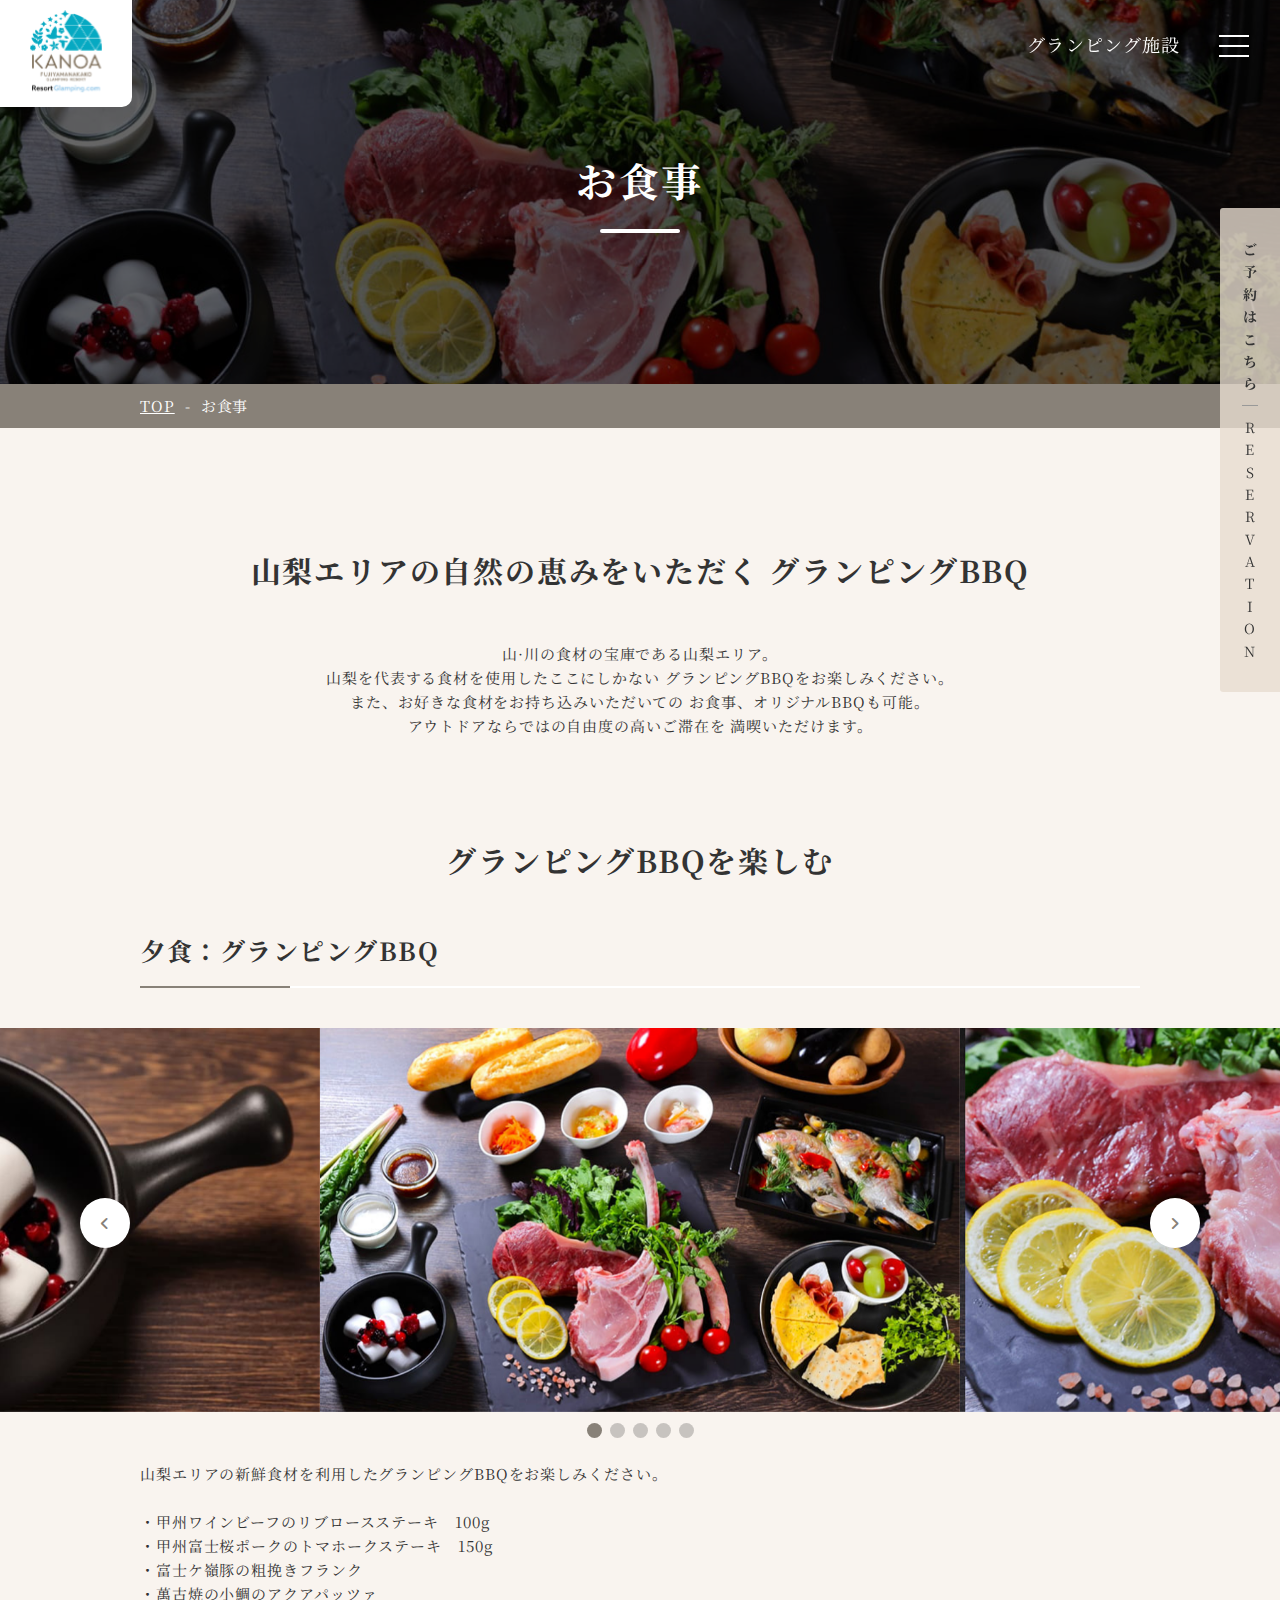
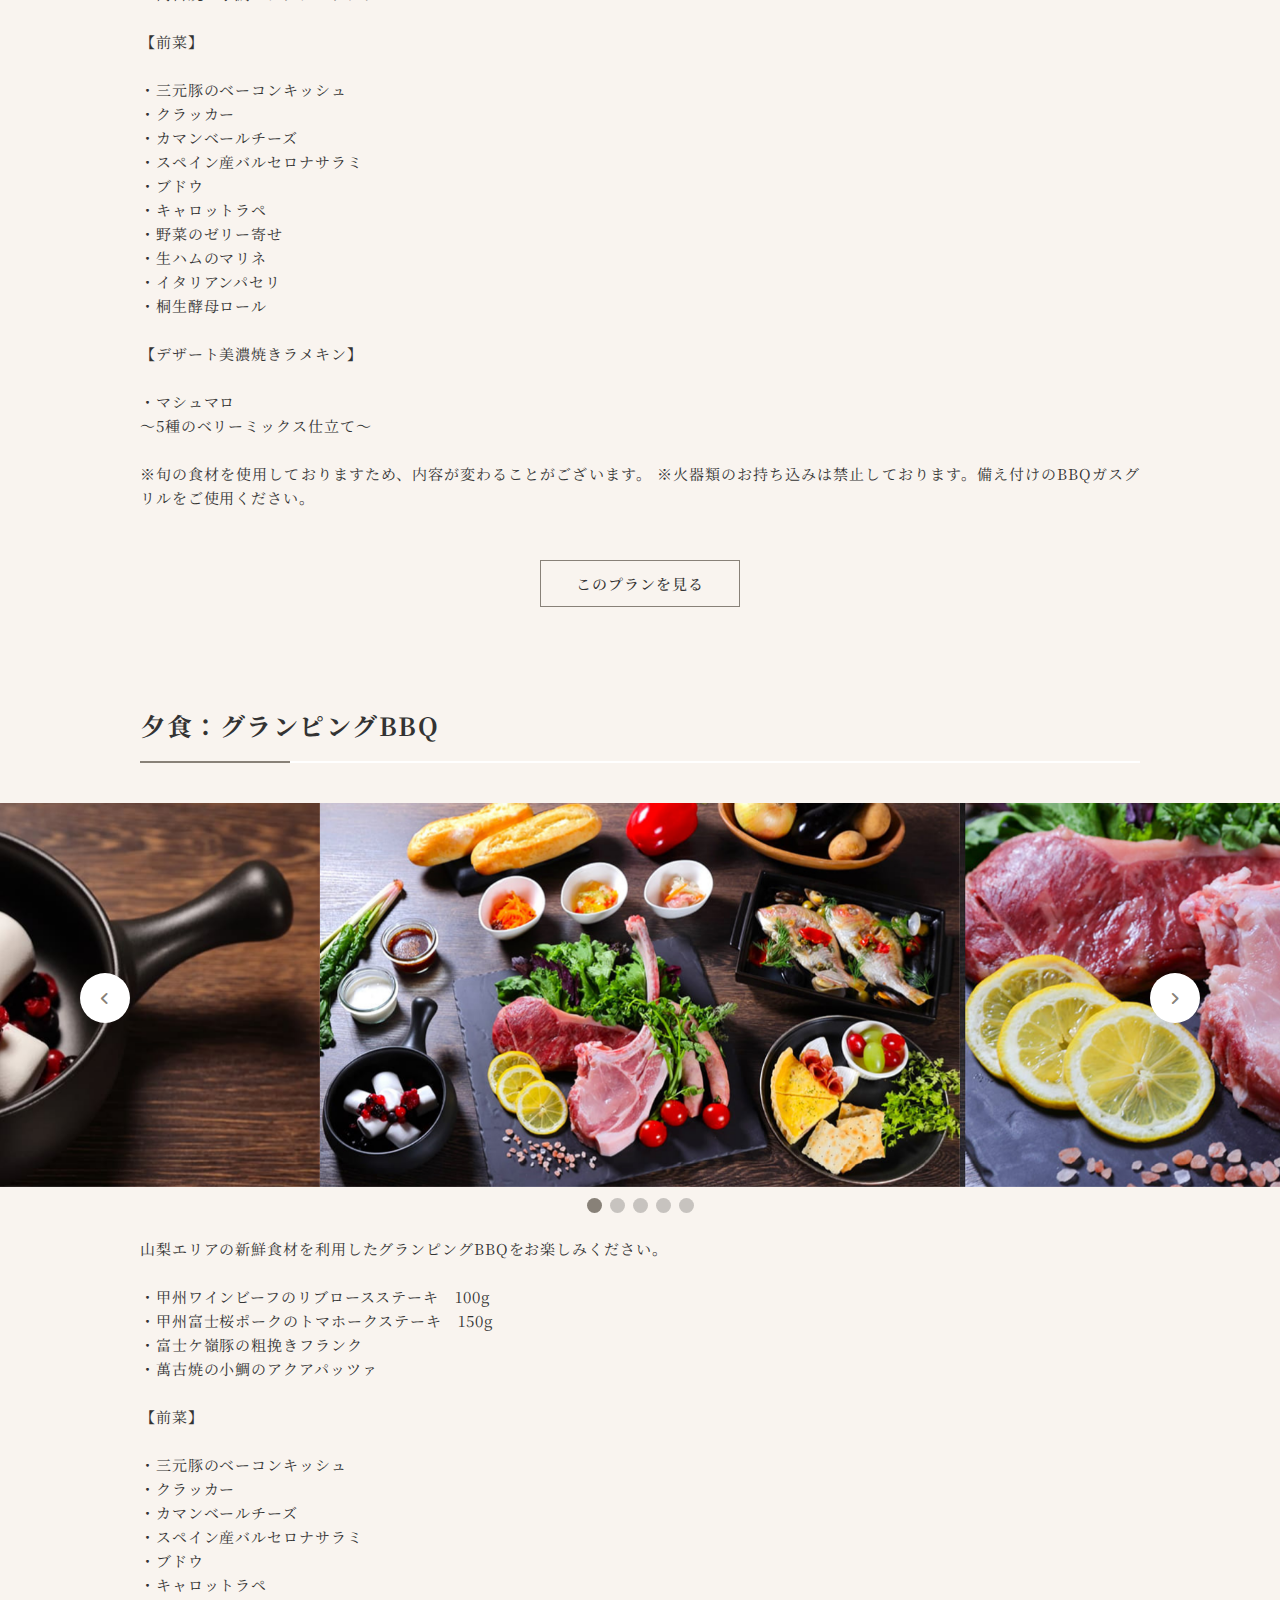
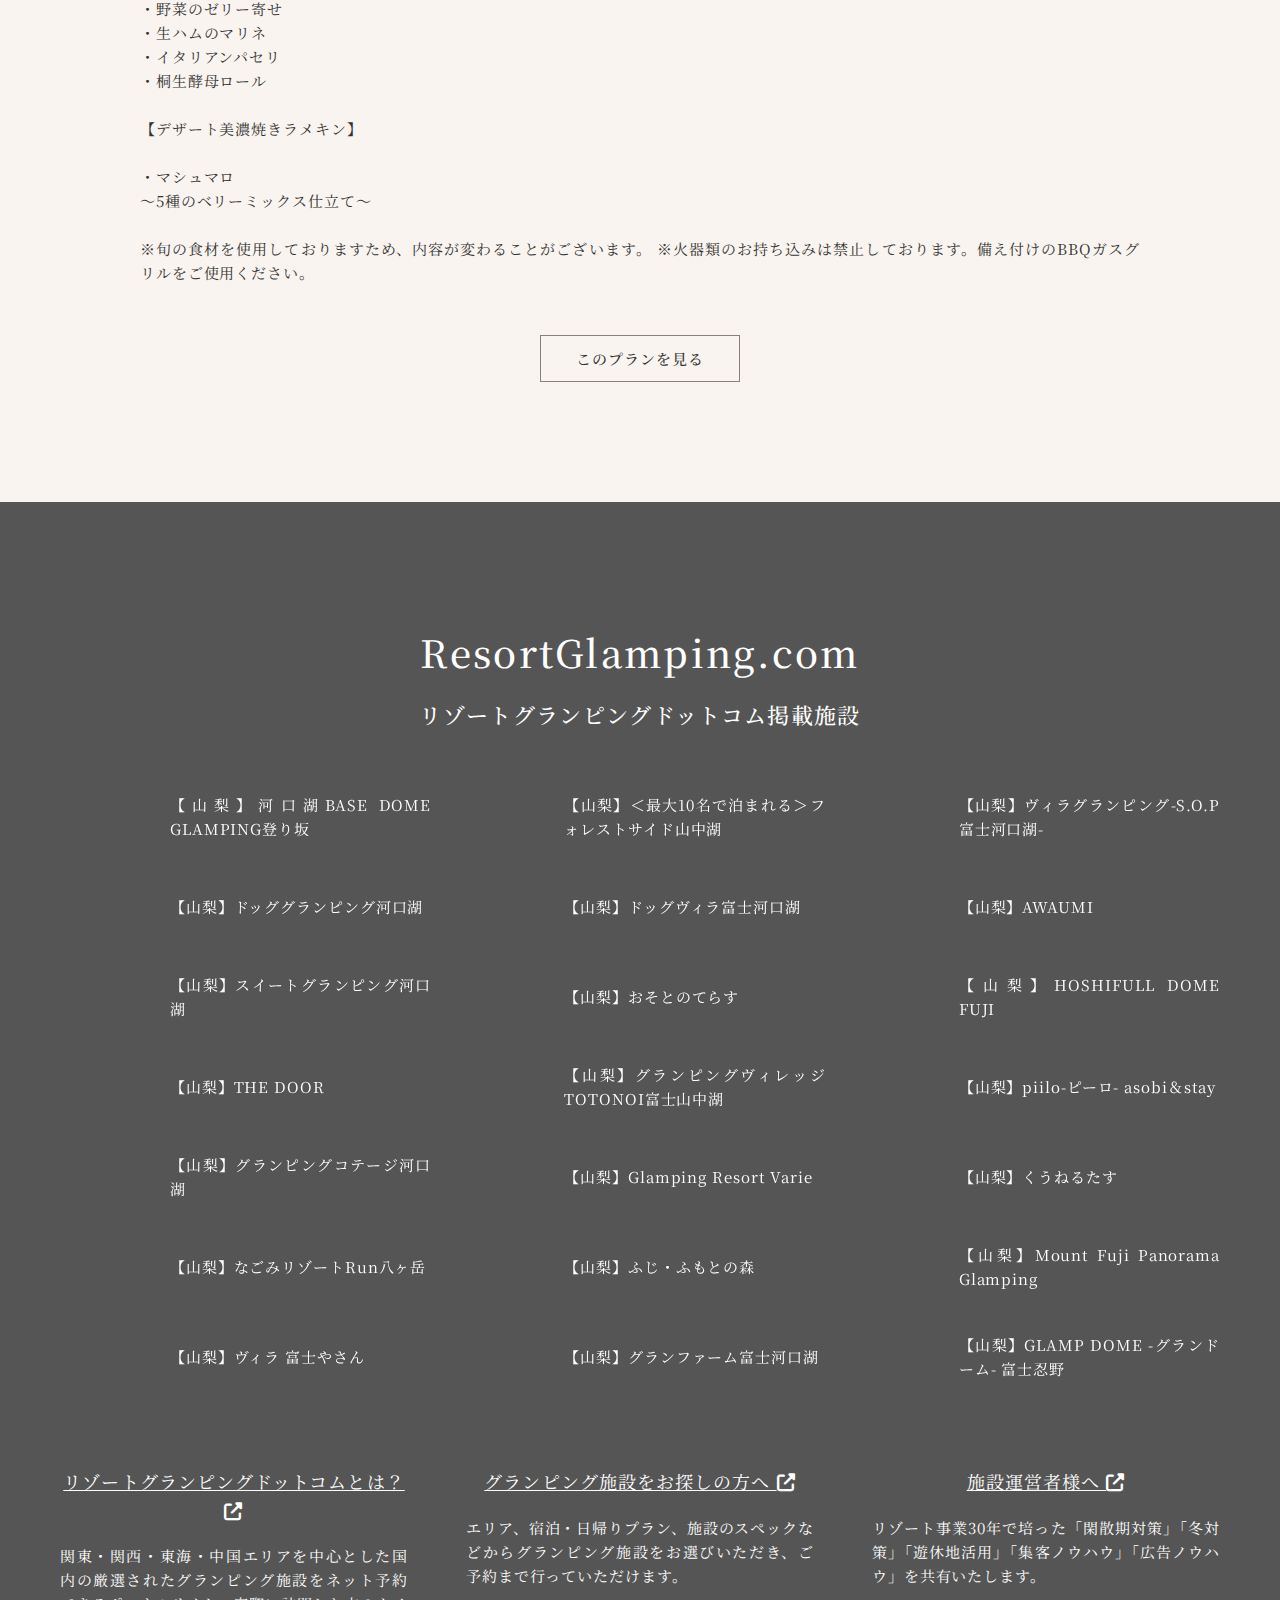
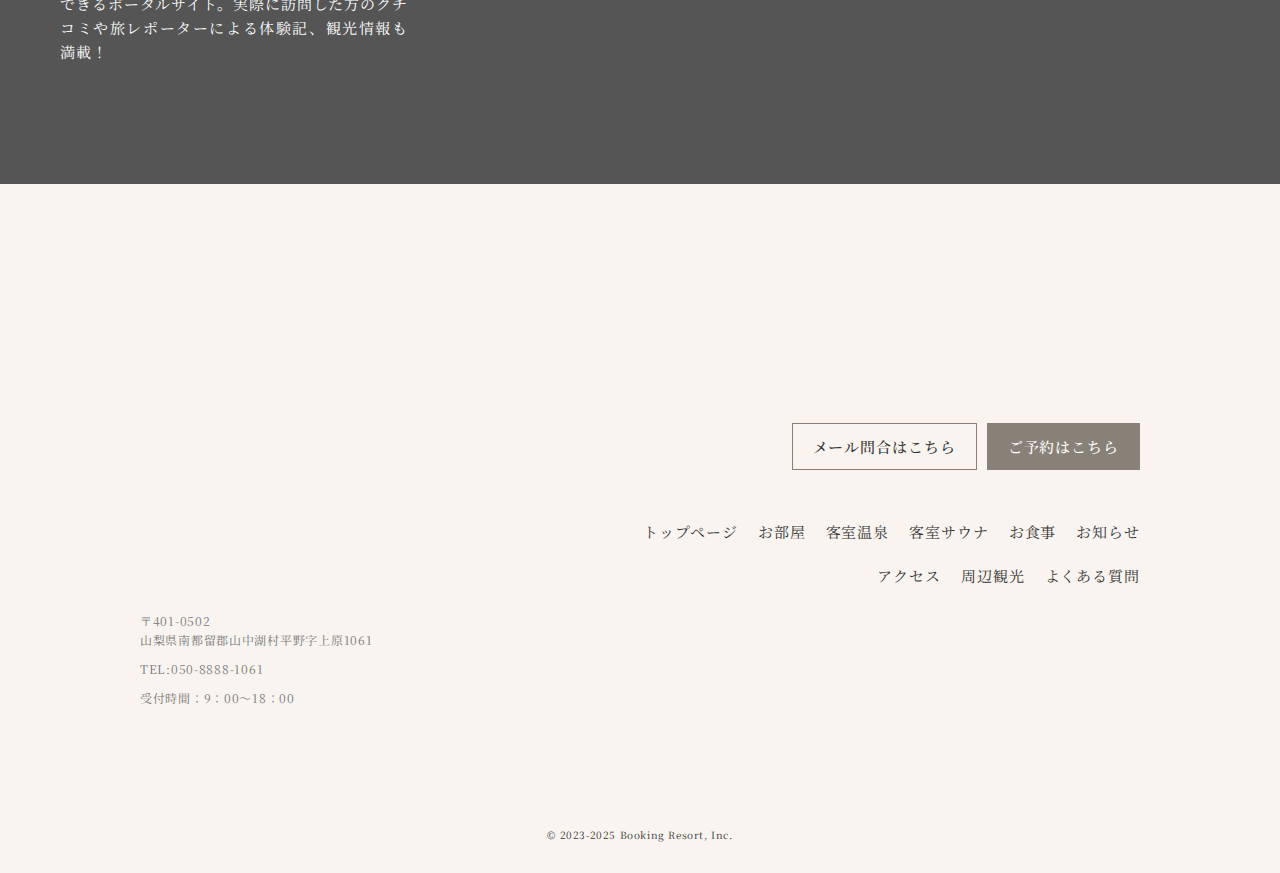
==== meal.html @ 6530b188 "カノアヴィラ" ====
<!DOCTYPE html>
<html lang="ja">
  <head prefix="og: https://ogp.me/ns# fb: https://ogp.me/ns/fb# website: https://ogp.me/ns/website#">
    <meta charset="UTF-8" />
    <title>カノアヴィラ</title>
    <!-- XSS保護 (現代のブラウザでは自動ですが念のため) -->
    <meta http-equiv="X-UA-Compatible" content="IE=edge" />
    <meta name="keywords" content="キーワード" />
    <meta name="viewport" content="width=device-width, initial-scale=1.0, minimum-scale=1.0" />
    <meta name="format-detection" content="email=no,telephone=no,address=no" />

    <link rel="preconnect" href="https://fonts.googleapis.com" />
    <link rel="preconnect" href="https://fonts.gstatic.com" crossorigin />
    <link href="https://fonts.googleapis.com/css2?family=Noto+Serif+JP:wght@200..900&display=swap" rel="stylesheet" />

    <link rel="stylesheet" href="css/aos.css" />
    <link rel="stylesheet" href="css/swiper-bundle.min.css" />
    <link rel="stylesheet" href="css/fontawesome-free/6.4.2/css/all.min.css" />
    <link rel="stylesheet" href="style.css" />
  </head>

  <body>
    <script src="js/jquery.min.js"></script>
    <script src="js/swiper-bundle.min.js"></script>
    <script src="js/aos.js"></script>
    <script src="js/common.js"></script>
    <script>
      AOS.init({
        offset: 200,
        duration: 1000,
        easing: "ease-in-sine",
        delay: 0,
        once: true,
      });
    </script>
    <header>
      <div class="h-wrap">
        <h1 class="logo-box">
          <a href="index.html" class="fade">
            <img src="img/common/logo01.png" alt="カノアヴィラ" />
          </a>
        </h1>
      </div>
      <div class="header-others-btn">
        <a href="https://www.yamanashi-spa-glamping.com/" target="_blank">グランピング施設</a>
      </div>
      <input type="checkbox" id="slide-menu-check" />
      <label for="slide-menu-check" class="slide-menu-btn">
        <div class="bdr-box">
          <span></span>
          <span></span>
          <span></span>
        </div>
      </label>
      <div class="slide-menu">
        <div class="logo-box">
          <div class="img-box">
            <a href="index.html" class="fade">
              <img src="img/common/logo02.png" alt="カノアヴィラ" />
            </a>
          </div>
        </div>
        <div class="lang-btn">
          <input type="checkbox" id="lang-btn" />
          <label for="lang-btn">
            <i class="fa-solid fa-globe"></i>
            <span>日本語</span>
          </label>
          <ul class="lang-list">
            <li><a href="https://en.chichibu-privatevilla-komura.com" lang="en" class="fade">English</a></li>
          </ul>
        </div>
        <div class="btn-box">
          <div class="item">
            <a href="mailto:kanoa.fujiyamanakako@gmail.com?subject=【カノア 富士山中湖 ヴィラ】お問い合わせ&amp;cc=k.tokunaga@kanoagp.com">メール問合はこちら</a>
          </div>
          <div class="item">
            <a href="https://reserve.489ban.net/client/gr-kanoa/0/plan/stay?planTags%5B21498%5D=1&amp;searchTagMode=0&amp;keepTags=2" class="reservation" target="_blank">ご予約はこちら</a>
          </div>
        </div>
        <nav class="nav-list">
          <div>
            <ul class="menu">
              <li>
                <a href="index.html">トップページ</a>
              </li>
              <li>
                <a href="room.html">お部屋</a>
              </li>
              <li>
                <a href="spa.html">客室温泉</a>
              </li>
              <li>
                <a href="sauna.html">客室サウナ</a>
              </li>
              <li>
                <a href="meal.html">お食事</a>
              </li>
              <li>
                <a href="news_index.html">お知らせ</a>
              </li>
              <li>
                <a href="index.html#access">アクセス</a>
              </li>
              <li>
                <a href="surrounding_index.html">周辺観光</a>
              </li>
              <li>
                <a href="qa.html">よくある質問</a>
              </li>
            </ul>
          </div>
        </nav>
      </div>
    </header>

    <div class="right-fixed-btn hover-all fade">
      <a href="https://reserve.489ban.net/client/gr-kanoa/0/plan/stay?planTags%5B21498%5D=1&amp;searchTagMode=0&amp;keepTags=2" target="_blank">ご予約はこちら</a>
      <p class="jp-txt">ご予約はこちら</p>
      <p class="en-txt">RESERVATION</p>
    </div>

    <div class="key-visual" data-aos="fade-zoom-in">
      <div class="key-img">
        <img src="img/page/meal/key.jpg" alt="サウナ" />
      </div>
      <div class="key-txt">
        <h2>お食事</h2>
      </div>
    </div>
    <div class="breadcrumbs" data-aos="fade-zoom-in">
      <div class="container">
        <ul class="breadcrumbs-list">
          <li>
            <a href="index.html">TOP</a>
          </li>
          <li>お食事</li>
        </ul>
      </div>
    </div>
    <main>
      <div class="container">
        <div class="mb100 mb80-tb">
          <h3>山梨エリアの自然の恵みをいただく グランピングBBQ</h3>
          <p class="center-text">
            山·川の食材の宝庫である山梨エリア。<br />
            山梨を代表する食材を使用したここにしかない グランピングBBQをお楽しみください。<br />
            また、お好きな食材をお持ち込みいただいての お食事、オリジナルBBQも可能。<br />
            アウトドアならではの自由度の高いご滞在を 満喫いただけます。
          </p>
        </div>
      </div>
      <div>
        <h3>グランピングBBQを楽しむ</h3>
        <div class="owl100 owl80-tb">
          <div class="meal-box">
            <div class="container">
              <h4>夕食：グランピングBBQ</h4>
            </div>
            <div class="img-content">
              <div class="swiper-wrapper">
                <div class="swiper-slide">
                  <div class="img-box">
                    <img src="img/page/meal/img01.jpg" alt="グランピングBBQを楽しむ1" />
                  </div>
                </div>
                <div class="swiper-slide">
                  <div class="img-box">
                    <img src="img/page/meal/img02.jpg" alt="グランピングBBQを楽しむ2" />
                  </div>
                </div>
                <div class="swiper-slide">
                  <div class="img-box">
                    <img src="img/page/meal/img03.jpg" alt="グランピングBBQを楽しむ3" />
                  </div>
                </div>
                <div class="swiper-slide">
                  <div class="img-box">
                    <img src="img/page/meal/img04.jpg" alt="グランピングBBQを楽しむ4" />
                  </div>
                </div>
                <div class="swiper-slide">
                  <div class="img-box">
                    <img src="img/page/meal/img05.jpg" alt="グランピングBBQを楽しむ5" />
                  </div>
                </div>
              </div>
              <div class="swiper-pagination"></div>

              <div class="swiper-button swiper-button-prev"></div>
              <div class="swiper-button swiper-button-next"></div>
            </div>
            <div class="container">
              <div class="txt-content">
                <p class="mb50 mb30-tb">
                  山梨エリアの新鮮食材を利用したグランピングBBQをお楽しみください。<br /><br />
                  ・甲州ワインビーフのリブロースステーキ　100g<br />
                  ・甲州富士桜ポークのトマホークステーキ　150g<br />
                  ・富士ケ嶺豚の粗挽きフランク<br />
                  ・萬古焼の小鯛のアクアパッツァ<br /><br />
                  【前菜】<br /><br />
                  ・三元豚のベーコンキッシュ<br />
                  ・クラッカー<br />
                  ・カマンベールチーズ<br />
                  ・スペイン産バルセロナサラミ<br />
                  ・ブドウ<br />
                  ・キャロットラペ<br />
                  ・野菜のゼリー寄せ<br />
                  ・生ハムのマリネ<br />
                  ・イタリアンパセリ<br />
                  ・桐生酵母ロール<br /><br />
                  【デザート美濃焼きラメキン】<br /><br />
                  ・マシュマロ<br />
                  ～5種のベリーミックス仕立て～<br /><br />
                  ※旬の食材を使用しておりますため、内容が変わることがございます。 ※火器類のお持ち込みは禁止しております。備え付けのBBQガスグリルをご使用ください。
                </p>
                <div class="center-text">
                  <a href="https://reserve.489ban.net/client/gr-kanoa/0/plan/stay?planTags%5B22670%5D=1&amp;searchTagMode=0&amp;keepTags=2&amp;redirect=0" class="button01" target="_blank"
                    >このプランを見る</a
                  >
                </div>
              </div>
            </div>
          </div>
          <div class="meal-box">
            <div class="container">
              <h4>夕食：グランピングBBQ</h4>
            </div>
            <div class="img-content">
              <div class="swiper-wrapper">
                <div class="swiper-slide">
                  <div class="img-box">
                    <img src="img/page/meal/img01.jpg" alt="グランピングBBQを楽しむ1" />
                  </div>
                </div>
                <div class="swiper-slide">
                  <div class="img-box">
                    <img src="img/page/meal/img02.jpg" alt="グランピングBBQを楽しむ2" />
                  </div>
                </div>
                <div class="swiper-slide">
                  <div class="img-box">
                    <img src="img/page/meal/img03.jpg" alt="グランピングBBQを楽しむ3" />
                  </div>
                </div>
                <div class="swiper-slide">
                  <div class="img-box">
                    <img src="img/page/meal/img04.jpg" alt="グランピングBBQを楽しむ4" />
                  </div>
                </div>
                <div class="swiper-slide">
                  <div class="img-box">
                    <img src="img/page/meal/img05.jpg" alt="グランピングBBQを楽しむ5" />
                  </div>
                </div>
              </div>
              <div class="swiper-pagination"></div>

              <div class="swiper-button swiper-button-prev"></div>
              <div class="swiper-button swiper-button-next"></div>
            </div>
            <div class="container">
              <div class="txt-content">
                <p class="mb50 mb30-tb">
                  山梨エリアの新鮮食材を利用したグランピングBBQをお楽しみください。<br /><br />
                  ・甲州ワインビーフのリブロースステーキ　100g<br />
                  ・甲州富士桜ポークのトマホークステーキ　150g<br />
                  ・富士ケ嶺豚の粗挽きフランク<br />
                  ・萬古焼の小鯛のアクアパッツァ<br /><br />
                  【前菜】<br /><br />
                  ・三元豚のベーコンキッシュ<br />
                  ・クラッカー<br />
                  ・カマンベールチーズ<br />
                  ・スペイン産バルセロナサラミ<br />
                  ・ブドウ<br />
                  ・キャロットラペ<br />
                  ・野菜のゼリー寄せ<br />
                  ・生ハムのマリネ<br />
                  ・イタリアンパセリ<br />
                  ・桐生酵母ロール<br /><br />
                  【デザート美濃焼きラメキン】<br /><br />
                  ・マシュマロ<br />
                  ～5種のベリーミックス仕立て～<br /><br />
                  ※旬の食材を使用しておりますため、内容が変わることがございます。 ※火器類のお持ち込みは禁止しております。備え付けのBBQガスグリルをご使用ください。
                </p>
                <div class="center-text">
                  <a href="https://reserve.489ban.net/client/gr-kanoa/0/plan/stay?planTags%5B22670%5D=1&amp;searchTagMode=0&amp;keepTags=2&amp;redirect=0" class="button01" target="_blank"
                    >このプランを見る</a
                  >
                </div>
              </div>
            </div>
          </div>
        </div>
      </div>
    </main>
    <div id="resort-rg">
      <div class="rg_group">
        <p class="en-ttl white-txt center-text">ResortGlamping.com</p>
        <h4 class="top white-txt center-text">リゾートグランピングドットコム掲載施設</h4>
        <div class="box">
          <ul>
            <li class="hover-all fade">
              <a href="https://www.fuji-kawaguchiko-glamping.com/" target="_blank"></a>
              <div class="photo">
                <section
                  style="width: 90px; height: 60px; background-size: cover; background-image: url('https://www.yamanashi-spa-glamping.com/wp-content/uploads/2024/12/rg-noborizaka.jpg')"
                  class="lazyloaded"
                  data-back="https://www.yamanashi-spa-glamping.com/wp-content/uploads/2024/12/rg-noborizaka.jpg"
                ></section>
              </div>
              <div class="txt">
                <p class="ttl">【山梨】河口湖BASE DOME GLAMPING登り坂</p>
              </div>
            </li>
            <li class="hover-all fade">
              <a href="https://www.forest-side-glamping.com/" target="_blank"></a>
              <div class="photo">
                <section
                  style="width: 90px; height: 60px; background-size: cover; background-image: url('https://www.yamanashi-spa-glamping.com/wp-content/uploads/2024/05/forest_ymnk.jpg')"
                  class="lazyloaded"
                  data-back="https://www.yamanashi-spa-glamping.com/wp-content/uploads/2024/05/forest_ymnk.jpg"
                ></section>
              </div>
              <div class="txt">
                <p class="ttl">【山梨】＜最大10名で泊まれる＞フォレストサイド山中湖</p>
              </div>
            </li>
            <li class="hover-all fade">
              <a href="https://www.kawaguchiko-glampingresort.com/" target="_blank"></a>
              <div class="photo">
                <section
                  style="width: 90px; height: 60px; background-size: cover; background-image: url('https://www.yamanashi-spa-glamping.com/wp-content/uploads/2024/02/sop.jpg')"
                  class="lazyloaded"
                  data-back="https://www.yamanashi-spa-glamping.com/wp-content/uploads/2024/02/sop.jpg"
                ></section>
              </div>
              <div class="txt">
                <p class="ttl">【山梨】ヴィラグランピング-S.O.P富士河口湖-</p>
              </div>
            </li>
            <li class="hover-all fade">
              <a href="https://www.yamanashi-dogglamping.com/" target="_blank"></a>
              <div class="photo">
                <section
                  style="width: 90px; height: 60px; background-size: cover; background-image: url('https://www.yamanashi-spa-glamping.com/wp-content/uploads/2024/02/dog_gl_kawaguchiko.jpg')"
                  class="lazyloaded"
                  data-back="https://www.yamanashi-spa-glamping.com/wp-content/uploads/2024/02/dog_gl_kawaguchiko.jpg"
                ></section>
              </div>
              <div class="txt">
                <p class="ttl">【山梨】ドッググランピング河口湖</p>
              </div>
            </li>
            <li class="hover-all fade">
              <a href="https://www.yamanashi-dogresort.com/" target="_blank"></a>
              <div class="photo">
                <section
                  style="width: 90px; height: 60px; background-size: cover; background-image: url('https://www.yamanashi-spa-glamping.com/wp-content/uploads/2024/02/dog_villa_fujikawaguchiko.jpg')"
                  class="lazyloaded"
                  data-back="https://www.yamanashi-spa-glamping.com/wp-content/uploads/2024/02/dog_villa_fujikawaguchiko.jpg"
                ></section>
              </div>
              <div class="txt">
                <p class="ttl">【山梨】ドッグヴィラ富士河口湖</p>
              </div>
            </li>
            <li class="hover-all fade">
              <a href="https://www.fuji-yamanashi-glamping.com/" target="_blank"></a>
              <div class="photo">
                <section
                  style="width: 90px; height: 60px; background-size: cover; background-image: url('https://www.yamanashi-spa-glamping.com/wp-content/uploads/2023/09/awaumi.jpg')"
                  class="lazyloaded"
                  data-back="https://www.yamanashi-spa-glamping.com/wp-content/uploads/2023/09/awaumi.jpg"
                ></section>
              </div>
              <div class="txt">
                <p class="ttl">【山梨】AWAUMI</p>
              </div>
            </li>
            <li class="hover-all fade">
              <a href="https://www.suiteglamping-kawaguchiko.com/" target="_blank"></a>
              <div class="photo">
                <section
                  style="width: 90px; height: 60px; background-size: cover; background-image: url('https://www.yamanashi-spa-glamping.com/wp-content/uploads/2023/09/suiteglampingkawagutiko.jpg')"
                  class="lazyloaded"
                  data-back="https://www.yamanashi-spa-glamping.com/wp-content/uploads/2023/09/suiteglampingkawagutiko.jpg"
                ></section>
              </div>
              <div class="txt">
                <p class="ttl">【山梨】スイートグランピング河口湖</p>
              </div>
            </li>
            <li class="hover-all fade">
              <a href="https://www.minamialps-glamping.com/" target="_blank"></a>
              <div class="photo">
                <section
                  style="width: 90px; height: 60px; background-size: cover; background-image: url('https://www.yamanashi-spa-glamping.com/wp-content/uploads/2023/09/osotonoterasu.jpg')"
                  class="lazyloaded"
                  data-back="https://www.yamanashi-spa-glamping.com/wp-content/uploads/2023/09/osotonoterasu.jpg"
                ></section>
              </div>
              <div class="txt">
                <p class="ttl">【山梨】おそとのてらす</p>
              </div>
            </li>
            <li class="hover-all fade">
              <a href="https://www.glamping-fujikawaguchiko.com/" target="_blank"></a>
              <div class="photo">
                <section
                  style="width: 90px; height: 60px; background-size: cover; background-image: url('https://www.yamanashi-spa-glamping.com/wp-content/uploads/2023/09/hoshifulldome.jpg')"
                  class="lazyloaded"
                  data-back="https://www.yamanashi-spa-glamping.com/wp-content/uploads/2023/09/hoshifulldome.jpg"
                ></section>
              </div>
              <div class="txt">
                <p class="ttl">【山梨】HOSHIFULL DOME FUJI</p>
              </div>
            </li>
            <li class="hover-all fade">
              <a href="https://www.glamping-fujiyamanashi.com/" target="_blank"></a>
              <div class="photo">
                <section
                  style="width: 90px; height: 60px; background-size: cover; background-image: url('https://www.yamanashi-spa-glamping.com/wp-content/uploads/2023/09/thedoor.jpg')"
                  class="lazyloaded"
                  data-back="https://www.yamanashi-spa-glamping.com/wp-content/uploads/2023/09/thedoor.jpg"
                ></section>
              </div>
              <div class="txt">
                <p class="ttl">【山梨】THE DOOR</p>
              </div>
            </li>
            <li class="hover-all fade">
              <a href="https://www.yamanashi-sauna-glamping.com/" target="_blank"></a>
              <div class="photo">
                <section
                  style="width: 90px; height: 60px; background-size: cover; background-image: url('https://www.yamanashi-spa-glamping.com/wp-content/uploads/2023/09/totonoi.jpg')"
                  class="lazyloaded"
                  data-back="https://www.yamanashi-spa-glamping.com/wp-content/uploads/2023/09/totonoi.jpg"
                ></section>
              </div>
              <div class="txt">
                <p class="ttl">【山梨】グランピングヴィレッジTOTONOI富士山中湖</p>
              </div>
            </li>
            <li class="hover-all fade">
              <a href="https://www.yamanakako-glamping.com/" target="_blank"></a>
              <div class="photo">
                <section
                  style="width: 90px; height: 60px; background-size: cover; background-image: url('https://www.yamanashi-spa-glamping.com/wp-content/uploads/2023/09/piilo.jpg')"
                  class="lazyloaded"
                  data-back="https://www.yamanashi-spa-glamping.com/wp-content/uploads/2023/09/piilo.jpg"
                ></section>
              </div>
              <div class="txt">
                <p class="ttl">【山梨】piilo-ピーロ- asobi＆stay</p>
              </div>
            </li>
            <li class="hover-all fade">
              <a href="https://www.fuji-privatevilla.com/" target="_blank"></a>
              <div class="photo">
                <section
                  style="width: 90px; height: 60px; background-size: cover; background-image: url('https://www.yamanashi-spa-glamping.com/wp-content/uploads/2023/09/suitevillas.jpg')"
                  class="lazyloaded"
                  data-back="https://www.yamanashi-spa-glamping.com/wp-content/uploads/2023/09/suitevillas.jpg"
                ></section>
              </div>
              <div class="txt">
                <p class="ttl">【山梨】グランピングコテージ河口湖</p>
              </div>
            </li>
            <li class="hover-all fade">
              <a href="https://www.fuji-resortglamping.com/" target="_blank"></a>
              <div class="photo">
                <section
                  style="width: 90px; height: 60px; background-size: cover; background-image: url('https://www.yamanashi-spa-glamping.com/wp-content/uploads/2023/09/varie.jpg')"
                  class="lazyloaded"
                  data-back="https://www.yamanashi-spa-glamping.com/wp-content/uploads/2023/09/varie.jpg"
                ></section>
              </div>
              <div class="txt">
                <p class="ttl">【山梨】Glamping Resort Varie</p>
              </div>
            </li>
            <li class="hover-all fade">
              <a href="https://www.fuji-trailer-glamping.com/" target="_blank"></a>
              <div class="photo">
                <section
                  style="width: 90px; height: 60px; background-size: cover; background-image: url('https://www.yamanashi-spa-glamping.com/wp-content/uploads/2023/09/kunerutasu.jpg')"
                  class="lazyloaded"
                  data-back="https://www.yamanashi-spa-glamping.com/wp-content/uploads/2023/09/kunerutasu.jpg"
                ></section>
              </div>
              <div class="txt">
                <p class="ttl">【山梨】くうねるたす</p>
              </div>
            </li>
            <li class="hover-all fade">
              <a href="https://www.glamping-yatsugatake.com/" target="_blank"></a>
              <div class="photo">
                <section
                  style="width: 90px; height: 60px; background-size: cover; background-image: url('https://www.yamanashi-spa-glamping.com/wp-content/uploads/2023/09/runyatsugatake.jpg')"
                  class="lazyloaded"
                  data-back="https://www.yamanashi-spa-glamping.com/wp-content/uploads/2023/09/runyatsugatake.jpg"
                ></section>
              </div>
              <div class="txt">
                <p class="ttl">【山梨】なごみリゾートRun八ヶ岳</p>
              </div>
            </li>
            <li class="hover-all fade">
              <a href="https://www.glamping-fuji-trailer.com/" target="_blank"></a>
              <div class="photo">
                <section
                  style="width: 90px; height: 60px; background-size: cover; background-image: url('https://www.yamanashi-spa-glamping.com/wp-content/uploads/2023/09/fujifumoto.jpg')"
                  class="lazyloaded"
                  data-back="https://www.yamanashi-spa-glamping.com/wp-content/uploads/2023/09/fujifumoto.jpg"
                ></section>
              </div>
              <div class="txt">
                <p class="ttl">【山梨】ふじ・ふもとの森</p>
              </div>
            </li>
            <li class="hover-all fade">
              <a href="https://www.mt-fuji-glamping.com/" target="_blank"></a>
              <div class="photo">
                <section
                  style="width: 90px; height: 60px; background-size: cover; background-image: url('https://www.yamanashi-spa-glamping.com/wp-content/uploads/2023/09/fujipanorama.jpg')"
                  class="lazyloaded"
                  data-back="https://www.yamanashi-spa-glamping.com/wp-content/uploads/2023/09/fujipanorama.jpg"
                ></section>
              </div>
              <div class="txt">
                <p class="ttl">【山梨】Mount Fuji Panorama Glamping</p>
              </div>
            </li>
            <li class="hover-all fade">
              <a href="https://www.privatevilla-fuji.com/" target="_blank"></a>
              <div class="photo">
                <section
                  style="width: 90px; height: 60px; background-size: cover; background-image: url('https://www.yamanashi-spa-glamping.com/wp-content/uploads/2023/09/fujiyasan.jpg')"
                  class="lazyloaded"
                  data-back="https://www.yamanashi-spa-glamping.com/wp-content/uploads/2023/09/fujiyasan.jpg"
                ></section>
              </div>
              <div class="txt">
                <p class="ttl">【山梨】ヴィラ 富士やさん</p>
              </div>
            </li>
            <li class="hover-all fade">
              <a href="https://www.fuji-farm-glamping.com/" target="_blank"></a>
              <div class="photo">
                <section
                  style="width: 90px; height: 60px; background-size: cover; background-image: url('https://www.yamanashi-spa-glamping.com/wp-content/uploads/2023/09/farmfuji.jpg')"
                  class="lazyloaded"
                  data-back="https://www.yamanashi-spa-glamping.com/wp-content/uploads/2023/09/farmfuji.jpg"
                ></section>
              </div>
              <div class="txt">
                <p class="ttl">【山梨】グランファーム富士河口湖</p>
              </div>
            </li>
            <li class="hover-all fade">
              <a href="https://www.glamping-oshino.com/" target="_blank"></a>
              <div class="photo">
                <section
                  style="width: 90px; height: 60px; background-size: cover; background-image: url('https://www.yamanashi-spa-glamping.com/wp-content/uploads/2023/09/oshino.jpg')"
                  class="lazyloaded"
                  data-back="https://www.yamanashi-spa-glamping.com/wp-content/uploads/2023/09/oshino.jpg"
                ></section>
              </div>
              <div class="txt">
                <p class="ttl">【山梨】GLAMP DOME -グランドーム- 富士忍野</p>
              </div>
            </li>
          </ul>
        </div>
        <div class="rg_details">
          <div class="item">
            <p class="ttl">
              <a href="https://www.resort-glamping.com/" target="_blank"> リゾートグランピングドットコムとは？ <i class="fas fa-external-link-alt"></i> </a>
            </p>
            <p class="txt">
              関東・関西・東海・中国エリアを中心とした国内の厳選されたグランピング施設をネット予約できるポータルサイト。実際に訪問した方のクチコミや旅レポーターによる体験記、観光情報も満載！
            </p>
          </div>
          <div class="item">
            <p class="ttl">
              <a href="https://www.resort-glamping.com/" target="_blank">グランピング施設をお探しの方へ <i class="fas fa-external-link-alt"></i> </a>
            </p>
            <p class="txt">エリア、宿泊・日帰りプラン、施設のスペックなどからグランピング施設をお選びいただき、ご予約まで行っていただけます。</p>
          </div>
          <div class="item">
            <p class="ttl">
              <a href="https://www.resort-glamping.com/participation/" target="_blank"> 施設運営者様へ <i class="fas fa-external-link-alt"></i> </a>
            </p>
            <p class="txt">リゾート事業30年で培った「閑散期対策」「冬対策」「遊休地活用」「集客ノウハウ」「広告ノウハウ」を共有いたします。</p>
          </div>
        </div>
      </div>
    </div>
    <footer>
      <div class="container">
        <div class="f-wrap">
          <div class="l-box">
            <div class="logo-box">
              <a href="index.html" class="fade">
                <img src="img/common/logo01.png" alt="カノアヴィラ" />
              </a>
            </div>
            <p class="address-txt">
              〒401-0502<br />
              山梨県南都留郡山中湖村平野字上原1061
            </p>
            <p class="tel-txt">TEL:<a href="tel:05088881061">050-8888-1061</a></p>
            <p class="reception-txt">受付時間：9：00～18：00</p>
          </div>
          <div class="r-box">
            <div class="btn-box">
              <div class="item">
                <a href="mailto:kanoa.fujiyamanakako@gmail.com?subject=【カノア 富士山中湖 ヴィラ】お問い合わせ&amp;cc=k.tokunaga@kanoagp.com" class="button01">メール問合はこちら</a>
              </div>
              <div class="item">
                <a href="https://reserve.489ban.net/client/gr-kanoa/0/plan/stay?planTags%5B21498%5D=1&amp;searchTagMode=0&amp;keepTags=2" class="button02" target="_blank">ご予約はこちら</a>
              </div>
            </div>
            <nav class="nav-list">
              <div>
                <ul class="menu">
                  <li>
                    <a href="index.html">トップページ</a>
                  </li>
                  <li>
                    <a href="room.html">お部屋</a>
                  </li>
                  <li>
                    <a href="spa.html">客室温泉</a>
                  </li>
                  <li>
                    <a href="sauna.html">客室サウナ</a>
                  </li>
                  <li>
                    <a href="meal.html">お食事</a>
                  </li>
                  <li>
                    <a href="news_index.html">お知らせ</a>
                  </li>
                  <li>
                    <a href="index.html#access">アクセス</a>
                  </li>
                  <li>
                    <a href="surrounding_index.html">周辺観光</a>
                  </li>
                  <li>
                    <a href="qa.html">よくある質問</a>
                  </li>
                </ul>
              </div>
            </nav>
          </div>
        </div>
      </div>
      <p class="copy">© 2023-2025 Booking Resort, Inc.</p>
    </footer>
    <script>
      const mySwiper = new Swiper(".img-content", {
        loop: true,
        slidesPerView: 1.3,
        centeredSlides: true,

        autoplay: {
          delay: 8000,
          disableOnInteraction: false,
          waitForTransition: false,
        },

        pagination: {
          el: ".swiper-pagination",
          clickable: true,
        },
        breakpoints: {
          869: {
            slidesPerView: 2,
          },
        },
        navigation: {
          nextEl: ".swiper-button-next",
          prevEl: ".swiper-button-prev",
        },
      });
    </script>
  </body>
</html>
---- style.css ----
/*
Theme Name: kanoa-villa
Author: bookingresort
Description: This is kanoa-villa site original theme.
Version: 1.0
*/
*,
::before,
::after {
  box-sizing: border-box;
  margin: 0;
  padding: 0;
}

* {
  font-size: inherit;
  line-height: inherit;
  letter-spacing: 0.06em;
  scroll-margin-top: 110px;
}
@media only screen and (max-width: 868px) {
  * {
    scroll-margin-top: 85px;
  }
}

::before,
::after {
  display: inline-block;
  text-decoration: inherit;
  vertical-align: inherit;
}

html {
  font-size: 62.5%;
  font-family: sans-serif;
  -ms-text-size-adjust: 100%;
  -webkit-text-size-adjust: 100%;
  scroll-behavior: smooth;
}

body {
  background: #fff;
  margin: 0;
  padding: 0;
  color: #333;
  font-size: 1.5rem;
  font-family: "Noto Serif JP", serif;
  font-weight: 400;
  overflow-x: hidden;
}
@media only screen and (max-width: 868px) {
  body {
    font-size: 1.3rem;
  }
}

.container {
  width: 100%;
  max-width: 1080px;
  margin-right: auto;
  margin-left: auto;
  padding: 0 40px;
}
.container:before, .container:after {
  content: " ";
  display: table;
}
.container:after {
  clear: both;
}

p,
dt,
dd,
li,
th,
td {
  line-height: 1.6;
}

img {
  border: 0;
  vertical-align: bottom;
  max-width: 100%;
}

li {
  list-style-type: none;
}

table {
  border-collapse: collapse;
  border-spacing: 0;
}

button {
  overflow: visible;
  background-color: transparent;
  border-radius: 0;
  border: none;
}

button,
select {
  text-transform: none;
}

button,
input[type=button],
input[type=reset],
input[type=submit] {
  cursor: pointer;
}

button[disabled],
input[disabled] {
  cursor: default;
}

a {
  text-decoration: underline;
  color: #888178;
}
a:hover {
  text-decoration: none;
}
a[href^="tel:"] {
  color: #333;
  text-decoration: underline;
}
@media only screen and (min-width: 869px) {
  a[href^="tel:"] {
    text-decoration: none;
    pointer-events: none;
  }
}

.float:before, .float:after {
  content: " ";
  display: table;
}
.float:after {
  clear: both;
}
.float .left-box,
.float .left-sp {
  float: left !important;
}
.float .right-box,
.float .right-sp {
  float: right !important;
}
@media only screen and (max-width: 868px) {
  .float > .left-box {
    float: none !important;
    width: 100% !important;
  }
  .float > .right-box {
    float: none !important;
    width: 100% !important;
  }
}
@media only screen and (max-width: 480px) {
  .float > .left-sp {
    float: none !important;
    width: 100% !important;
  }
  .float > .right-sp {
    float: none !important;
    width: 100% !important;
  }
}

.w100 {
  width: 100% !important;
}

@media only screen and (max-width: 868px) {
  .pc {
    display: none !important;
  }
}

@media only screen and (max-width: 480px) {
  .pctb {
    display: none !important;
  }
}

@media only screen and (min-width: 869px) {
  .tb {
    display: none !important;
  }
}

@media only screen and (min-width: 481px) {
  .sp {
    display: none !important;
  }
}

.fade {
  transition: opacity 0.3s;
  opacity: 1;
  backface-visibility: hidden;
}
.fade:hover {
  opacity: 0.7;
}

.hover-all {
  position: relative;
}
.hover-all > a {
  display: block;
  height: 100%;
  width: 100%;
  position: absolute;
  z-index: 9;
  top: 0;
  left: 0;
  font-size: 0;
}

.left-text {
  text-align: left !important;
}

.right-text {
  text-align: right !important;
}

.center-text {
  text-align: center !important;
}

.f8px {
  font-size: 8px !important;
}

.f9px {
  font-size: 9px !important;
}

.f10px {
  font-size: 10px !important;
}

.f11px {
  font-size: 11px !important;
}

.f12px {
  font-size: 12px !important;
}

.f13px {
  font-size: 13px !important;
}

.f14px {
  font-size: 14px !important;
}

.f15px {
  font-size: 15px !important;
}

.f16px {
  font-size: 16px !important;
}

.f17px {
  font-size: 17px !important;
}

.f18px {
  font-size: 18px !important;
}

.f19px {
  font-size: 19px !important;
}

.f20px {
  font-size: 20px !important;
}

.f21px {
  font-size: 21px !important;
}

.f22px {
  font-size: 22px !important;
}

.f23px {
  font-size: 23px !important;
}

.f24px {
  font-size: 24px !important;
}

.f25px {
  font-size: 25px !important;
}

.f26px {
  font-size: 26px !important;
}

.f27px {
  font-size: 27px !important;
}

.f28px {
  font-size: 28px !important;
}

.f29px {
  font-size: 29px !important;
}

.f30px {
  font-size: 30px !important;
}

.f31px {
  font-size: 31px !important;
}

.f32px {
  font-size: 32px !important;
}

.f33px {
  font-size: 33px !important;
}

.f34px {
  font-size: 34px !important;
}

.f35px {
  font-size: 35px !important;
}

.f36px {
  font-size: 36px !important;
}

.f37px {
  font-size: 37px !important;
}

.f38px {
  font-size: 38px !important;
}

.f39px {
  font-size: 39px !important;
}

.f40px {
  font-size: 40px !important;
}

.mt0 {
  margin-top: 0px !important;
}

.mr0 {
  margin-right: 0px !important;
}

.mb0 {
  margin-bottom: 0px !important;
}

.ml0 {
  margin-left: 0px !important;
}

.pt0 {
  padding-top: 0px !important;
}

.pr0 {
  padding-right: 0px !important;
}

.pb0 {
  padding-bottom: 0px !important;
}

.pl0 {
  padding-left: 0px !important;
}

.mt1 {
  margin-top: 1px !important;
}

.mr1 {
  margin-right: 1px !important;
}

.mb1 {
  margin-bottom: 1px !important;
}

.ml1 {
  margin-left: 1px !important;
}

.pt1 {
  padding-top: 1px !important;
}

.pr1 {
  padding-right: 1px !important;
}

.pb1 {
  padding-bottom: 1px !important;
}

.pl1 {
  padding-left: 1px !important;
}

.mt2 {
  margin-top: 2px !important;
}

.mr2 {
  margin-right: 2px !important;
}

.mb2 {
  margin-bottom: 2px !important;
}

.ml2 {
  margin-left: 2px !important;
}

.pt2 {
  padding-top: 2px !important;
}

.pr2 {
  padding-right: 2px !important;
}

.pb2 {
  padding-bottom: 2px !important;
}

.pl2 {
  padding-left: 2px !important;
}

.mt3 {
  margin-top: 3px !important;
}

.mr3 {
  margin-right: 3px !important;
}

.mb3 {
  margin-bottom: 3px !important;
}

.ml3 {
  margin-left: 3px !important;
}

.pt3 {
  padding-top: 3px !important;
}

.pr3 {
  padding-right: 3px !important;
}

.pb3 {
  padding-bottom: 3px !important;
}

.pl3 {
  padding-left: 3px !important;
}

.mt4 {
  margin-top: 4px !important;
}

.mr4 {
  margin-right: 4px !important;
}

.mb4 {
  margin-bottom: 4px !important;
}

.ml4 {
  margin-left: 4px !important;
}

.pt4 {
  padding-top: 4px !important;
}

.pr4 {
  padding-right: 4px !important;
}

.pb4 {
  padding-bottom: 4px !important;
}

.pl4 {
  padding-left: 4px !important;
}

.mt5 {
  margin-top: 5px !important;
}

.mr5 {
  margin-right: 5px !important;
}

.mb5 {
  margin-bottom: 5px !important;
}

.ml5 {
  margin-left: 5px !important;
}

.pt5 {
  padding-top: 5px !important;
}

.pr5 {
  padding-right: 5px !important;
}

.pb5 {
  padding-bottom: 5px !important;
}

.pl5 {
  padding-left: 5px !important;
}

.mt6 {
  margin-top: 6px !important;
}

.mr6 {
  margin-right: 6px !important;
}

.mb6 {
  margin-bottom: 6px !important;
}

.ml6 {
  margin-left: 6px !important;
}

.pt6 {
  padding-top: 6px !important;
}

.pr6 {
  padding-right: 6px !important;
}

.pb6 {
  padding-bottom: 6px !important;
}

.pl6 {
  padding-left: 6px !important;
}

.mt7 {
  margin-top: 7px !important;
}

.mr7 {
  margin-right: 7px !important;
}

.mb7 {
  margin-bottom: 7px !important;
}

.ml7 {
  margin-left: 7px !important;
}

.pt7 {
  padding-top: 7px !important;
}

.pr7 {
  padding-right: 7px !important;
}

.pb7 {
  padding-bottom: 7px !important;
}

.pl7 {
  padding-left: 7px !important;
}

.mt8 {
  margin-top: 8px !important;
}

.mr8 {
  margin-right: 8px !important;
}

.mb8 {
  margin-bottom: 8px !important;
}

.ml8 {
  margin-left: 8px !important;
}

.pt8 {
  padding-top: 8px !important;
}

.pr8 {
  padding-right: 8px !important;
}

.pb8 {
  padding-bottom: 8px !important;
}

.pl8 {
  padding-left: 8px !important;
}

.mt9 {
  margin-top: 9px !important;
}

.mr9 {
  margin-right: 9px !important;
}

.mb9 {
  margin-bottom: 9px !important;
}

.ml9 {
  margin-left: 9px !important;
}

.pt9 {
  padding-top: 9px !important;
}

.pr9 {
  padding-right: 9px !important;
}

.pb9 {
  padding-bottom: 9px !important;
}

.pl9 {
  padding-left: 9px !important;
}

.mt10 {
  margin-top: 10px !important;
}

.mr10 {
  margin-right: 10px !important;
}

.mb10 {
  margin-bottom: 10px !important;
}

.ml10 {
  margin-left: 10px !important;
}

.pt10 {
  padding-top: 10px !important;
}

.pr10 {
  padding-right: 10px !important;
}

.pb10 {
  padding-bottom: 10px !important;
}

.pl10 {
  padding-left: 10px !important;
}

.mt11 {
  margin-top: 11px !important;
}

.mr11 {
  margin-right: 11px !important;
}

.mb11 {
  margin-bottom: 11px !important;
}

.ml11 {
  margin-left: 11px !important;
}

.pt11 {
  padding-top: 11px !important;
}

.pr11 {
  padding-right: 11px !important;
}

.pb11 {
  padding-bottom: 11px !important;
}

.pl11 {
  padding-left: 11px !important;
}

.mt12 {
  margin-top: 12px !important;
}

.mr12 {
  margin-right: 12px !important;
}

.mb12 {
  margin-bottom: 12px !important;
}

.ml12 {
  margin-left: 12px !important;
}

.pt12 {
  padding-top: 12px !important;
}

.pr12 {
  padding-right: 12px !important;
}

.pb12 {
  padding-bottom: 12px !important;
}

.pl12 {
  padding-left: 12px !important;
}

.mt13 {
  margin-top: 13px !important;
}

.mr13 {
  margin-right: 13px !important;
}

.mb13 {
  margin-bottom: 13px !important;
}

.ml13 {
  margin-left: 13px !important;
}

.pt13 {
  padding-top: 13px !important;
}

.pr13 {
  padding-right: 13px !important;
}

.pb13 {
  padding-bottom: 13px !important;
}

.pl13 {
  padding-left: 13px !important;
}

.mt14 {
  margin-top: 14px !important;
}

.mr14 {
  margin-right: 14px !important;
}

.mb14 {
  margin-bottom: 14px !important;
}

.ml14 {
  margin-left: 14px !important;
}

.pt14 {
  padding-top: 14px !important;
}

.pr14 {
  padding-right: 14px !important;
}

.pb14 {
  padding-bottom: 14px !important;
}

.pl14 {
  padding-left: 14px !important;
}

.mt15 {
  margin-top: 15px !important;
}

.mr15 {
  margin-right: 15px !important;
}

.mb15 {
  margin-bottom: 15px !important;
}

.ml15 {
  margin-left: 15px !important;
}

.pt15 {
  padding-top: 15px !important;
}

.pr15 {
  padding-right: 15px !important;
}

.pb15 {
  padding-bottom: 15px !important;
}

.pl15 {
  padding-left: 15px !important;
}

.mt16 {
  margin-top: 16px !important;
}

.mr16 {
  margin-right: 16px !important;
}

.mb16 {
  margin-bottom: 16px !important;
}

.ml16 {
  margin-left: 16px !important;
}

.pt16 {
  padding-top: 16px !important;
}

.pr16 {
  padding-right: 16px !important;
}

.pb16 {
  padding-bottom: 16px !important;
}

.pl16 {
  padding-left: 16px !important;
}

.mt17 {
  margin-top: 17px !important;
}

.mr17 {
  margin-right: 17px !important;
}

.mb17 {
  margin-bottom: 17px !important;
}

.ml17 {
  margin-left: 17px !important;
}

.pt17 {
  padding-top: 17px !important;
}

.pr17 {
  padding-right: 17px !important;
}

.pb17 {
  padding-bottom: 17px !important;
}

.pl17 {
  padding-left: 17px !important;
}

.mt18 {
  margin-top: 18px !important;
}

.mr18 {
  margin-right: 18px !important;
}

.mb18 {
  margin-bottom: 18px !important;
}

.ml18 {
  margin-left: 18px !important;
}

.pt18 {
  padding-top: 18px !important;
}

.pr18 {
  padding-right: 18px !important;
}

.pb18 {
  padding-bottom: 18px !important;
}

.pl18 {
  padding-left: 18px !important;
}

.mt19 {
  margin-top: 19px !important;
}

.mr19 {
  margin-right: 19px !important;
}

.mb19 {
  margin-bottom: 19px !important;
}

.ml19 {
  margin-left: 19px !important;
}

.pt19 {
  padding-top: 19px !important;
}

.pr19 {
  padding-right: 19px !important;
}

.pb19 {
  padding-bottom: 19px !important;
}

.pl19 {
  padding-left: 19px !important;
}

.mt20 {
  margin-top: 20px !important;
}

.mr20 {
  margin-right: 20px !important;
}

.mb20 {
  margin-bottom: 20px !important;
}

.ml20 {
  margin-left: 20px !important;
}

.pt20 {
  padding-top: 20px !important;
}

.pr20 {
  padding-right: 20px !important;
}

.pb20 {
  padding-bottom: 20px !important;
}

.pl20 {
  padding-left: 20px !important;
}

.mt25 {
  margin-top: 25px !important;
}

.mr25 {
  margin-right: 25px !important;
}

.mb25 {
  margin-bottom: 25px !important;
}

.ml25 {
  margin-left: 25px !important;
}

.pt25 {
  padding-top: 25px !important;
}

.pr25 {
  padding-right: 25px !important;
}

.pb25 {
  padding-bottom: 25px !important;
}

.pl25 {
  padding-left: 25px !important;
}

.mt30 {
  margin-top: 30px !important;
}

.mr30 {
  margin-right: 30px !important;
}

.mb30 {
  margin-bottom: 30px !important;
}

.ml30 {
  margin-left: 30px !important;
}

.pt30 {
  padding-top: 30px !important;
}

.pr30 {
  padding-right: 30px !important;
}

.pb30 {
  padding-bottom: 30px !important;
}

.pl30 {
  padding-left: 30px !important;
}

.mt35 {
  margin-top: 35px !important;
}

.mr35 {
  margin-right: 35px !important;
}

.mb35 {
  margin-bottom: 35px !important;
}

.ml35 {
  margin-left: 35px !important;
}

.pt35 {
  padding-top: 35px !important;
}

.pr35 {
  padding-right: 35px !important;
}

.pb35 {
  padding-bottom: 35px !important;
}

.pl35 {
  padding-left: 35px !important;
}

.mt40 {
  margin-top: 40px !important;
}

.mr40 {
  margin-right: 40px !important;
}

.mb40 {
  margin-bottom: 40px !important;
}

.ml40 {
  margin-left: 40px !important;
}

.pt40 {
  padding-top: 40px !important;
}

.pr40 {
  padding-right: 40px !important;
}

.pb40 {
  padding-bottom: 40px !important;
}

.pl40 {
  padding-left: 40px !important;
}

.mt45 {
  margin-top: 45px !important;
}

.mr45 {
  margin-right: 45px !important;
}

.mb45 {
  margin-bottom: 45px !important;
}

.ml45 {
  margin-left: 45px !important;
}

.pt45 {
  padding-top: 45px !important;
}

.pr45 {
  padding-right: 45px !important;
}

.pb45 {
  padding-bottom: 45px !important;
}

.pl45 {
  padding-left: 45px !important;
}

.mt50 {
  margin-top: 50px !important;
}

.mr50 {
  margin-right: 50px !important;
}

.mb50 {
  margin-bottom: 50px !important;
}

.ml50 {
  margin-left: 50px !important;
}

.pt50 {
  padding-top: 50px !important;
}

.pr50 {
  padding-right: 50px !important;
}

.pb50 {
  padding-bottom: 50px !important;
}

.pl50 {
  padding-left: 50px !important;
}

.mt55 {
  margin-top: 55px !important;
}

.mr55 {
  margin-right: 55px !important;
}

.mb55 {
  margin-bottom: 55px !important;
}

.ml55 {
  margin-left: 55px !important;
}

.pt55 {
  padding-top: 55px !important;
}

.pr55 {
  padding-right: 55px !important;
}

.pb55 {
  padding-bottom: 55px !important;
}

.pl55 {
  padding-left: 55px !important;
}

.mt60 {
  margin-top: 60px !important;
}

.mr60 {
  margin-right: 60px !important;
}

.mb60 {
  margin-bottom: 60px !important;
}

.ml60 {
  margin-left: 60px !important;
}

.pt60 {
  padding-top: 60px !important;
}

.pr60 {
  padding-right: 60px !important;
}

.pb60 {
  padding-bottom: 60px !important;
}

.pl60 {
  padding-left: 60px !important;
}

.mt65 {
  margin-top: 65px !important;
}

.mr65 {
  margin-right: 65px !important;
}

.mb65 {
  margin-bottom: 65px !important;
}

.ml65 {
  margin-left: 65px !important;
}

.pt65 {
  padding-top: 65px !important;
}

.pr65 {
  padding-right: 65px !important;
}

.pb65 {
  padding-bottom: 65px !important;
}

.pl65 {
  padding-left: 65px !important;
}

.mt70 {
  margin-top: 70px !important;
}

.mr70 {
  margin-right: 70px !important;
}

.mb70 {
  margin-bottom: 70px !important;
}

.ml70 {
  margin-left: 70px !important;
}

.pt70 {
  padding-top: 70px !important;
}

.pr70 {
  padding-right: 70px !important;
}

.pb70 {
  padding-bottom: 70px !important;
}

.pl70 {
  padding-left: 70px !important;
}

.mt75 {
  margin-top: 75px !important;
}

.mr75 {
  margin-right: 75px !important;
}

.mb75 {
  margin-bottom: 75px !important;
}

.ml75 {
  margin-left: 75px !important;
}

.pt75 {
  padding-top: 75px !important;
}

.pr75 {
  padding-right: 75px !important;
}

.pb75 {
  padding-bottom: 75px !important;
}

.pl75 {
  padding-left: 75px !important;
}

.mt80 {
  margin-top: 80px !important;
}

.mr80 {
  margin-right: 80px !important;
}

.mb80 {
  margin-bottom: 80px !important;
}

.ml80 {
  margin-left: 80px !important;
}

.pt80 {
  padding-top: 80px !important;
}

.pr80 {
  padding-right: 80px !important;
}

.pb80 {
  padding-bottom: 80px !important;
}

.pl80 {
  padding-left: 80px !important;
}

.mt85 {
  margin-top: 85px !important;
}

.mr85 {
  margin-right: 85px !important;
}

.mb85 {
  margin-bottom: 85px !important;
}

.ml85 {
  margin-left: 85px !important;
}

.pt85 {
  padding-top: 85px !important;
}

.pr85 {
  padding-right: 85px !important;
}

.pb85 {
  padding-bottom: 85px !important;
}

.pl85 {
  padding-left: 85px !important;
}

.mt90 {
  margin-top: 90px !important;
}

.mr90 {
  margin-right: 90px !important;
}

.mb90 {
  margin-bottom: 90px !important;
}

.ml90 {
  margin-left: 90px !important;
}

.pt90 {
  padding-top: 90px !important;
}

.pr90 {
  padding-right: 90px !important;
}

.pb90 {
  padding-bottom: 90px !important;
}

.pl90 {
  padding-left: 90px !important;
}

.mt95 {
  margin-top: 95px !important;
}

.mr95 {
  margin-right: 95px !important;
}

.mb95 {
  margin-bottom: 95px !important;
}

.ml95 {
  margin-left: 95px !important;
}

.pt95 {
  padding-top: 95px !important;
}

.pr95 {
  padding-right: 95px !important;
}

.pb95 {
  padding-bottom: 95px !important;
}

.pl95 {
  padding-left: 95px !important;
}

.mt100 {
  margin-top: 100px !important;
}

.mr100 {
  margin-right: 100px !important;
}

.mb100 {
  margin-bottom: 100px !important;
}

.ml100 {
  margin-left: 100px !important;
}

.pt100 {
  padding-top: 100px !important;
}

.pr100 {
  padding-right: 100px !important;
}

.pb100 {
  padding-bottom: 100px !important;
}

.pl100 {
  padding-left: 100px !important;
}

.mt105 {
  margin-top: 105px !important;
}

.mr105 {
  margin-right: 105px !important;
}

.mb105 {
  margin-bottom: 105px !important;
}

.ml105 {
  margin-left: 105px !important;
}

.pt105 {
  padding-top: 105px !important;
}

.pr105 {
  padding-right: 105px !important;
}

.pb105 {
  padding-bottom: 105px !important;
}

.pl105 {
  padding-left: 105px !important;
}

.mt110 {
  margin-top: 110px !important;
}

.mr110 {
  margin-right: 110px !important;
}

.mb110 {
  margin-bottom: 110px !important;
}

.ml110 {
  margin-left: 110px !important;
}

.pt110 {
  padding-top: 110px !important;
}

.pr110 {
  padding-right: 110px !important;
}

.pb110 {
  padding-bottom: 110px !important;
}

.pl110 {
  padding-left: 110px !important;
}

.mt115 {
  margin-top: 115px !important;
}

.mr115 {
  margin-right: 115px !important;
}

.mb115 {
  margin-bottom: 115px !important;
}

.ml115 {
  margin-left: 115px !important;
}

.pt115 {
  padding-top: 115px !important;
}

.pr115 {
  padding-right: 115px !important;
}

.pb115 {
  padding-bottom: 115px !important;
}

.pl115 {
  padding-left: 115px !important;
}

.mt120 {
  margin-top: 120px !important;
}

.mr120 {
  margin-right: 120px !important;
}

.mb120 {
  margin-bottom: 120px !important;
}

.ml120 {
  margin-left: 120px !important;
}

.pt120 {
  padding-top: 120px !important;
}

.pr120 {
  padding-right: 120px !important;
}

.pb120 {
  padding-bottom: 120px !important;
}

.pl120 {
  padding-left: 120px !important;
}

.mt125 {
  margin-top: 125px !important;
}

.mr125 {
  margin-right: 125px !important;
}

.mb125 {
  margin-bottom: 125px !important;
}

.ml125 {
  margin-left: 125px !important;
}

.pt125 {
  padding-top: 125px !important;
}

.pr125 {
  padding-right: 125px !important;
}

.pb125 {
  padding-bottom: 125px !important;
}

.pl125 {
  padding-left: 125px !important;
}

.mt130 {
  margin-top: 130px !important;
}

.mr130 {
  margin-right: 130px !important;
}

.mb130 {
  margin-bottom: 130px !important;
}

.ml130 {
  margin-left: 130px !important;
}

.pt130 {
  padding-top: 130px !important;
}

.pr130 {
  padding-right: 130px !important;
}

.pb130 {
  padding-bottom: 130px !important;
}

.pl130 {
  padding-left: 130px !important;
}

.mt135 {
  margin-top: 135px !important;
}

.mr135 {
  margin-right: 135px !important;
}

.mb135 {
  margin-bottom: 135px !important;
}

.ml135 {
  margin-left: 135px !important;
}

.pt135 {
  padding-top: 135px !important;
}

.pr135 {
  padding-right: 135px !important;
}

.pb135 {
  padding-bottom: 135px !important;
}

.pl135 {
  padding-left: 135px !important;
}

.mt140 {
  margin-top: 140px !important;
}

.mr140 {
  margin-right: 140px !important;
}

.mb140 {
  margin-bottom: 140px !important;
}

.ml140 {
  margin-left: 140px !important;
}

.pt140 {
  padding-top: 140px !important;
}

.pr140 {
  padding-right: 140px !important;
}

.pb140 {
  padding-bottom: 140px !important;
}

.pl140 {
  padding-left: 140px !important;
}

.mt145 {
  margin-top: 145px !important;
}

.mr145 {
  margin-right: 145px !important;
}

.mb145 {
  margin-bottom: 145px !important;
}

.ml145 {
  margin-left: 145px !important;
}

.pt145 {
  padding-top: 145px !important;
}

.pr145 {
  padding-right: 145px !important;
}

.pb145 {
  padding-bottom: 145px !important;
}

.pl145 {
  padding-left: 145px !important;
}

.mt150 {
  margin-top: 150px !important;
}

.mr150 {
  margin-right: 150px !important;
}

.mb150 {
  margin-bottom: 150px !important;
}

.ml150 {
  margin-left: 150px !important;
}

.pt150 {
  padding-top: 150px !important;
}

.pr150 {
  padding-right: 150px !important;
}

.pb150 {
  padding-bottom: 150px !important;
}

.pl150 {
  padding-left: 150px !important;
}

.mt155 {
  margin-top: 155px !important;
}

.mr155 {
  margin-right: 155px !important;
}

.mb155 {
  margin-bottom: 155px !important;
}

.ml155 {
  margin-left: 155px !important;
}

.pt155 {
  padding-top: 155px !important;
}

.pr155 {
  padding-right: 155px !important;
}

.pb155 {
  padding-bottom: 155px !important;
}

.pl155 {
  padding-left: 155px !important;
}

.mt160 {
  margin-top: 160px !important;
}

.mr160 {
  margin-right: 160px !important;
}

.mb160 {
  margin-bottom: 160px !important;
}

.ml160 {
  margin-left: 160px !important;
}

.pt160 {
  padding-top: 160px !important;
}

.pr160 {
  padding-right: 160px !important;
}

.pb160 {
  padding-bottom: 160px !important;
}

.pl160 {
  padding-left: 160px !important;
}

.mt165 {
  margin-top: 165px !important;
}

.mr165 {
  margin-right: 165px !important;
}

.mb165 {
  margin-bottom: 165px !important;
}

.ml165 {
  margin-left: 165px !important;
}

.pt165 {
  padding-top: 165px !important;
}

.pr165 {
  padding-right: 165px !important;
}

.pb165 {
  padding-bottom: 165px !important;
}

.pl165 {
  padding-left: 165px !important;
}

.mt170 {
  margin-top: 170px !important;
}

.mr170 {
  margin-right: 170px !important;
}

.mb170 {
  margin-bottom: 170px !important;
}

.ml170 {
  margin-left: 170px !important;
}

.pt170 {
  padding-top: 170px !important;
}

.pr170 {
  padding-right: 170px !important;
}

.pb170 {
  padding-bottom: 170px !important;
}

.pl170 {
  padding-left: 170px !important;
}

.mt175 {
  margin-top: 175px !important;
}

.mr175 {
  margin-right: 175px !important;
}

.mb175 {
  margin-bottom: 175px !important;
}

.ml175 {
  margin-left: 175px !important;
}

.pt175 {
  padding-top: 175px !important;
}

.pr175 {
  padding-right: 175px !important;
}

.pb175 {
  padding-bottom: 175px !important;
}

.pl175 {
  padding-left: 175px !important;
}

.mt180 {
  margin-top: 180px !important;
}

.mr180 {
  margin-right: 180px !important;
}

.mb180 {
  margin-bottom: 180px !important;
}

.ml180 {
  margin-left: 180px !important;
}

.pt180 {
  padding-top: 180px !important;
}

.pr180 {
  padding-right: 180px !important;
}

.pb180 {
  padding-bottom: 180px !important;
}

.pl180 {
  padding-left: 180px !important;
}

.mt185 {
  margin-top: 185px !important;
}

.mr185 {
  margin-right: 185px !important;
}

.mb185 {
  margin-bottom: 185px !important;
}

.ml185 {
  margin-left: 185px !important;
}

.pt185 {
  padding-top: 185px !important;
}

.pr185 {
  padding-right: 185px !important;
}

.pb185 {
  padding-bottom: 185px !important;
}

.pl185 {
  padding-left: 185px !important;
}

.mt190 {
  margin-top: 190px !important;
}

.mr190 {
  margin-right: 190px !important;
}

.mb190 {
  margin-bottom: 190px !important;
}

.ml190 {
  margin-left: 190px !important;
}

.pt190 {
  padding-top: 190px !important;
}

.pr190 {
  padding-right: 190px !important;
}

.pb190 {
  padding-bottom: 190px !important;
}

.pl190 {
  padding-left: 190px !important;
}

.mt195 {
  margin-top: 195px !important;
}

.mr195 {
  margin-right: 195px !important;
}

.mb195 {
  margin-bottom: 195px !important;
}

.ml195 {
  margin-left: 195px !important;
}

.pt195 {
  padding-top: 195px !important;
}

.pr195 {
  padding-right: 195px !important;
}

.pb195 {
  padding-bottom: 195px !important;
}

.pl195 {
  padding-left: 195px !important;
}

.mt200 {
  margin-top: 200px !important;
}

.mr200 {
  margin-right: 200px !important;
}

.mb200 {
  margin-bottom: 200px !important;
}

.ml200 {
  margin-left: 200px !important;
}

.pt200 {
  padding-top: 200px !important;
}

.pr200 {
  padding-right: 200px !important;
}

.pb200 {
  padding-bottom: 200px !important;
}

.pl200 {
  padding-left: 200px !important;
}

.owl5 > * + * {
  margin-top: 5px;
}

.owl10 > * + * {
  margin-top: 10px;
}

.owl15 > * + * {
  margin-top: 15px;
}

.owl20 > * + * {
  margin-top: 20px;
}

.owl25 > * + * {
  margin-top: 25px;
}

.owl30 > * + * {
  margin-top: 30px;
}

.owl35 > * + * {
  margin-top: 35px;
}

.owl40 > * + * {
  margin-top: 40px;
}

.owl45 > * + * {
  margin-top: 45px;
}

.owl50 > * + * {
  margin-top: 50px;
}

.owl55 > * + * {
  margin-top: 55px;
}

.owl60 > * + * {
  margin-top: 60px;
}

.owl65 > * + * {
  margin-top: 65px;
}

.owl70 > * + * {
  margin-top: 70px;
}

.owl75 > * + * {
  margin-top: 75px;
}

.owl80 > * + * {
  margin-top: 80px;
}

.owl85 > * + * {
  margin-top: 85px;
}

.owl90 > * + * {
  margin-top: 90px;
}

.owl95 > * + * {
  margin-top: 95px;
}

.owl100 > * + * {
  margin-top: 100px;
}

@media only screen and (max-width: 868px) {
  .left-text-tb {
    text-align: left !important;
  }
  .right-text-tb {
    text-align: right !important;
  }
  .center-text-tb {
    text-align: center !important;
  }
  .mt0-tb {
    margin-top: 0px !important;
  }
  .mr0-tb {
    margin-right: 0px !important;
  }
  .mb0-tb {
    margin-bottom: 0px !important;
  }
  .ml0-tb {
    margin-left: 0px !important;
  }
  .pt0-tb {
    padding-top: 0px !important;
  }
  .pr0-tb {
    padding-right: 0px !important;
  }
  .pb0-tb {
    padding-bottom: 0px !important;
  }
  .pl0-tb {
    padding-left: 0px !important;
  }
  .mt1-tb {
    margin-top: 1px !important;
  }
  .mr1-tb {
    margin-right: 1px !important;
  }
  .mb1-tb {
    margin-bottom: 1px !important;
  }
  .ml1-tb {
    margin-left: 1px !important;
  }
  .pt1-tb {
    padding-top: 1px !important;
  }
  .pr1-tb {
    padding-right: 1px !important;
  }
  .pb1-tb {
    padding-bottom: 1px !important;
  }
  .pl1-tb {
    padding-left: 1px !important;
  }
  .mt2-tb {
    margin-top: 2px !important;
  }
  .mr2-tb {
    margin-right: 2px !important;
  }
  .mb2-tb {
    margin-bottom: 2px !important;
  }
  .ml2-tb {
    margin-left: 2px !important;
  }
  .pt2-tb {
    padding-top: 2px !important;
  }
  .pr2-tb {
    padding-right: 2px !important;
  }
  .pb2-tb {
    padding-bottom: 2px !important;
  }
  .pl2-tb {
    padding-left: 2px !important;
  }
  .mt3-tb {
    margin-top: 3px !important;
  }
  .mr3-tb {
    margin-right: 3px !important;
  }
  .mb3-tb {
    margin-bottom: 3px !important;
  }
  .ml3-tb {
    margin-left: 3px !important;
  }
  .pt3-tb {
    padding-top: 3px !important;
  }
  .pr3-tb {
    padding-right: 3px !important;
  }
  .pb3-tb {
    padding-bottom: 3px !important;
  }
  .pl3-tb {
    padding-left: 3px !important;
  }
  .mt4-tb {
    margin-top: 4px !important;
  }
  .mr4-tb {
    margin-right: 4px !important;
  }
  .mb4-tb {
    margin-bottom: 4px !important;
  }
  .ml4-tb {
    margin-left: 4px !important;
  }
  .pt4-tb {
    padding-top: 4px !important;
  }
  .pr4-tb {
    padding-right: 4px !important;
  }
  .pb4-tb {
    padding-bottom: 4px !important;
  }
  .pl4-tb {
    padding-left: 4px !important;
  }
  .mt5-tb {
    margin-top: 5px !important;
  }
  .mr5-tb {
    margin-right: 5px !important;
  }
  .mb5-tb {
    margin-bottom: 5px !important;
  }
  .ml5-tb {
    margin-left: 5px !important;
  }
  .pt5-tb {
    padding-top: 5px !important;
  }
  .pr5-tb {
    padding-right: 5px !important;
  }
  .pb5-tb {
    padding-bottom: 5px !important;
  }
  .pl5-tb {
    padding-left: 5px !important;
  }
  .mt6-tb {
    margin-top: 6px !important;
  }
  .mr6-tb {
    margin-right: 6px !important;
  }
  .mb6-tb {
    margin-bottom: 6px !important;
  }
  .ml6-tb {
    margin-left: 6px !important;
  }
  .pt6-tb {
    padding-top: 6px !important;
  }
  .pr6-tb {
    padding-right: 6px !important;
  }
  .pb6-tb {
    padding-bottom: 6px !important;
  }
  .pl6-tb {
    padding-left: 6px !important;
  }
  .mt7-tb {
    margin-top: 7px !important;
  }
  .mr7-tb {
    margin-right: 7px !important;
  }
  .mb7-tb {
    margin-bottom: 7px !important;
  }
  .ml7-tb {
    margin-left: 7px !important;
  }
  .pt7-tb {
    padding-top: 7px !important;
  }
  .pr7-tb {
    padding-right: 7px !important;
  }
  .pb7-tb {
    padding-bottom: 7px !important;
  }
  .pl7-tb {
    padding-left: 7px !important;
  }
  .mt8-tb {
    margin-top: 8px !important;
  }
  .mr8-tb {
    margin-right: 8px !important;
  }
  .mb8-tb {
    margin-bottom: 8px !important;
  }
  .ml8-tb {
    margin-left: 8px !important;
  }
  .pt8-tb {
    padding-top: 8px !important;
  }
  .pr8-tb {
    padding-right: 8px !important;
  }
  .pb8-tb {
    padding-bottom: 8px !important;
  }
  .pl8-tb {
    padding-left: 8px !important;
  }
  .mt9-tb {
    margin-top: 9px !important;
  }
  .mr9-tb {
    margin-right: 9px !important;
  }
  .mb9-tb {
    margin-bottom: 9px !important;
  }
  .ml9-tb {
    margin-left: 9px !important;
  }
  .pt9-tb {
    padding-top: 9px !important;
  }
  .pr9-tb {
    padding-right: 9px !important;
  }
  .pb9-tb {
    padding-bottom: 9px !important;
  }
  .pl9-tb {
    padding-left: 9px !important;
  }
  .mt10-tb {
    margin-top: 10px !important;
  }
  .mr10-tb {
    margin-right: 10px !important;
  }
  .mb10-tb {
    margin-bottom: 10px !important;
  }
  .ml10-tb {
    margin-left: 10px !important;
  }
  .pt10-tb {
    padding-top: 10px !important;
  }
  .pr10-tb {
    padding-right: 10px !important;
  }
  .pb10-tb {
    padding-bottom: 10px !important;
  }
  .pl10-tb {
    padding-left: 10px !important;
  }
  .mt11-tb {
    margin-top: 11px !important;
  }
  .mr11-tb {
    margin-right: 11px !important;
  }
  .mb11-tb {
    margin-bottom: 11px !important;
  }
  .ml11-tb {
    margin-left: 11px !important;
  }
  .pt11-tb {
    padding-top: 11px !important;
  }
  .pr11-tb {
    padding-right: 11px !important;
  }
  .pb11-tb {
    padding-bottom: 11px !important;
  }
  .pl11-tb {
    padding-left: 11px !important;
  }
  .mt12-tb {
    margin-top: 12px !important;
  }
  .mr12-tb {
    margin-right: 12px !important;
  }
  .mb12-tb {
    margin-bottom: 12px !important;
  }
  .ml12-tb {
    margin-left: 12px !important;
  }
  .pt12-tb {
    padding-top: 12px !important;
  }
  .pr12-tb {
    padding-right: 12px !important;
  }
  .pb12-tb {
    padding-bottom: 12px !important;
  }
  .pl12-tb {
    padding-left: 12px !important;
  }
  .mt13-tb {
    margin-top: 13px !important;
  }
  .mr13-tb {
    margin-right: 13px !important;
  }
  .mb13-tb {
    margin-bottom: 13px !important;
  }
  .ml13-tb {
    margin-left: 13px !important;
  }
  .pt13-tb {
    padding-top: 13px !important;
  }
  .pr13-tb {
    padding-right: 13px !important;
  }
  .pb13-tb {
    padding-bottom: 13px !important;
  }
  .pl13-tb {
    padding-left: 13px !important;
  }
  .mt14-tb {
    margin-top: 14px !important;
  }
  .mr14-tb {
    margin-right: 14px !important;
  }
  .mb14-tb {
    margin-bottom: 14px !important;
  }
  .ml14-tb {
    margin-left: 14px !important;
  }
  .pt14-tb {
    padding-top: 14px !important;
  }
  .pr14-tb {
    padding-right: 14px !important;
  }
  .pb14-tb {
    padding-bottom: 14px !important;
  }
  .pl14-tb {
    padding-left: 14px !important;
  }
  .mt15-tb {
    margin-top: 15px !important;
  }
  .mr15-tb {
    margin-right: 15px !important;
  }
  .mb15-tb {
    margin-bottom: 15px !important;
  }
  .ml15-tb {
    margin-left: 15px !important;
  }
  .pt15-tb {
    padding-top: 15px !important;
  }
  .pr15-tb {
    padding-right: 15px !important;
  }
  .pb15-tb {
    padding-bottom: 15px !important;
  }
  .pl15-tb {
    padding-left: 15px !important;
  }
  .mt16-tb {
    margin-top: 16px !important;
  }
  .mr16-tb {
    margin-right: 16px !important;
  }
  .mb16-tb {
    margin-bottom: 16px !important;
  }
  .ml16-tb {
    margin-left: 16px !important;
  }
  .pt16-tb {
    padding-top: 16px !important;
  }
  .pr16-tb {
    padding-right: 16px !important;
  }
  .pb16-tb {
    padding-bottom: 16px !important;
  }
  .pl16-tb {
    padding-left: 16px !important;
  }
  .mt17-tb {
    margin-top: 17px !important;
  }
  .mr17-tb {
    margin-right: 17px !important;
  }
  .mb17-tb {
    margin-bottom: 17px !important;
  }
  .ml17-tb {
    margin-left: 17px !important;
  }
  .pt17-tb {
    padding-top: 17px !important;
  }
  .pr17-tb {
    padding-right: 17px !important;
  }
  .pb17-tb {
    padding-bottom: 17px !important;
  }
  .pl17-tb {
    padding-left: 17px !important;
  }
  .mt18-tb {
    margin-top: 18px !important;
  }
  .mr18-tb {
    margin-right: 18px !important;
  }
  .mb18-tb {
    margin-bottom: 18px !important;
  }
  .ml18-tb {
    margin-left: 18px !important;
  }
  .pt18-tb {
    padding-top: 18px !important;
  }
  .pr18-tb {
    padding-right: 18px !important;
  }
  .pb18-tb {
    padding-bottom: 18px !important;
  }
  .pl18-tb {
    padding-left: 18px !important;
  }
  .mt19-tb {
    margin-top: 19px !important;
  }
  .mr19-tb {
    margin-right: 19px !important;
  }
  .mb19-tb {
    margin-bottom: 19px !important;
  }
  .ml19-tb {
    margin-left: 19px !important;
  }
  .pt19-tb {
    padding-top: 19px !important;
  }
  .pr19-tb {
    padding-right: 19px !important;
  }
  .pb19-tb {
    padding-bottom: 19px !important;
  }
  .pl19-tb {
    padding-left: 19px !important;
  }
  .mt20-tb {
    margin-top: 20px !important;
  }
  .mr20-tb {
    margin-right: 20px !important;
  }
  .mb20-tb {
    margin-bottom: 20px !important;
  }
  .ml20-tb {
    margin-left: 20px !important;
  }
  .pt20-tb {
    padding-top: 20px !important;
  }
  .pr20-tb {
    padding-right: 20px !important;
  }
  .pb20-tb {
    padding-bottom: 20px !important;
  }
  .pl20-tb {
    padding-left: 20px !important;
  }
  .mt25-tb {
    margin-top: 25px !important;
  }
  .mr25-tb {
    margin-right: 25px !important;
  }
  .mb25-tb {
    margin-bottom: 25px !important;
  }
  .ml25-tb {
    margin-left: 25px !important;
  }
  .pt25-tb {
    padding-top: 25px !important;
  }
  .pr25-tb {
    padding-right: 25px !important;
  }
  .pb25-tb {
    padding-bottom: 25px !important;
  }
  .pl25-tb {
    padding-left: 25px !important;
  }
  .mt30-tb {
    margin-top: 30px !important;
  }
  .mr30-tb {
    margin-right: 30px !important;
  }
  .mb30-tb {
    margin-bottom: 30px !important;
  }
  .ml30-tb {
    margin-left: 30px !important;
  }
  .pt30-tb {
    padding-top: 30px !important;
  }
  .pr30-tb {
    padding-right: 30px !important;
  }
  .pb30-tb {
    padding-bottom: 30px !important;
  }
  .pl30-tb {
    padding-left: 30px !important;
  }
  .mt35-tb {
    margin-top: 35px !important;
  }
  .mr35-tb {
    margin-right: 35px !important;
  }
  .mb35-tb {
    margin-bottom: 35px !important;
  }
  .ml35-tb {
    margin-left: 35px !important;
  }
  .pt35-tb {
    padding-top: 35px !important;
  }
  .pr35-tb {
    padding-right: 35px !important;
  }
  .pb35-tb {
    padding-bottom: 35px !important;
  }
  .pl35-tb {
    padding-left: 35px !important;
  }
  .mt40-tb {
    margin-top: 40px !important;
  }
  .mr40-tb {
    margin-right: 40px !important;
  }
  .mb40-tb {
    margin-bottom: 40px !important;
  }
  .ml40-tb {
    margin-left: 40px !important;
  }
  .pt40-tb {
    padding-top: 40px !important;
  }
  .pr40-tb {
    padding-right: 40px !important;
  }
  .pb40-tb {
    padding-bottom: 40px !important;
  }
  .pl40-tb {
    padding-left: 40px !important;
  }
  .mt45-tb {
    margin-top: 45px !important;
  }
  .mr45-tb {
    margin-right: 45px !important;
  }
  .mb45-tb {
    margin-bottom: 45px !important;
  }
  .ml45-tb {
    margin-left: 45px !important;
  }
  .pt45-tb {
    padding-top: 45px !important;
  }
  .pr45-tb {
    padding-right: 45px !important;
  }
  .pb45-tb {
    padding-bottom: 45px !important;
  }
  .pl45-tb {
    padding-left: 45px !important;
  }
  .mt50-tb {
    margin-top: 50px !important;
  }
  .mr50-tb {
    margin-right: 50px !important;
  }
  .mb50-tb {
    margin-bottom: 50px !important;
  }
  .ml50-tb {
    margin-left: 50px !important;
  }
  .pt50-tb {
    padding-top: 50px !important;
  }
  .pr50-tb {
    padding-right: 50px !important;
  }
  .pb50-tb {
    padding-bottom: 50px !important;
  }
  .pl50-tb {
    padding-left: 50px !important;
  }
  .mt55-tb {
    margin-top: 55px !important;
  }
  .mr55-tb {
    margin-right: 55px !important;
  }
  .mb55-tb {
    margin-bottom: 55px !important;
  }
  .ml55-tb {
    margin-left: 55px !important;
  }
  .pt55-tb {
    padding-top: 55px !important;
  }
  .pr55-tb {
    padding-right: 55px !important;
  }
  .pb55-tb {
    padding-bottom: 55px !important;
  }
  .pl55-tb {
    padding-left: 55px !important;
  }
  .mt60-tb {
    margin-top: 60px !important;
  }
  .mr60-tb {
    margin-right: 60px !important;
  }
  .mb60-tb {
    margin-bottom: 60px !important;
  }
  .ml60-tb {
    margin-left: 60px !important;
  }
  .pt60-tb {
    padding-top: 60px !important;
  }
  .pr60-tb {
    padding-right: 60px !important;
  }
  .pb60-tb {
    padding-bottom: 60px !important;
  }
  .pl60-tb {
    padding-left: 60px !important;
  }
  .mt65-tb {
    margin-top: 65px !important;
  }
  .mr65-tb {
    margin-right: 65px !important;
  }
  .mb65-tb {
    margin-bottom: 65px !important;
  }
  .ml65-tb {
    margin-left: 65px !important;
  }
  .pt65-tb {
    padding-top: 65px !important;
  }
  .pr65-tb {
    padding-right: 65px !important;
  }
  .pb65-tb {
    padding-bottom: 65px !important;
  }
  .pl65-tb {
    padding-left: 65px !important;
  }
  .mt70-tb {
    margin-top: 70px !important;
  }
  .mr70-tb {
    margin-right: 70px !important;
  }
  .mb70-tb {
    margin-bottom: 70px !important;
  }
  .ml70-tb {
    margin-left: 70px !important;
  }
  .pt70-tb {
    padding-top: 70px !important;
  }
  .pr70-tb {
    padding-right: 70px !important;
  }
  .pb70-tb {
    padding-bottom: 70px !important;
  }
  .pl70-tb {
    padding-left: 70px !important;
  }
  .mt75-tb {
    margin-top: 75px !important;
  }
  .mr75-tb {
    margin-right: 75px !important;
  }
  .mb75-tb {
    margin-bottom: 75px !important;
  }
  .ml75-tb {
    margin-left: 75px !important;
  }
  .pt75-tb {
    padding-top: 75px !important;
  }
  .pr75-tb {
    padding-right: 75px !important;
  }
  .pb75-tb {
    padding-bottom: 75px !important;
  }
  .pl75-tb {
    padding-left: 75px !important;
  }
  .mt80-tb {
    margin-top: 80px !important;
  }
  .mr80-tb {
    margin-right: 80px !important;
  }
  .mb80-tb {
    margin-bottom: 80px !important;
  }
  .ml80-tb {
    margin-left: 80px !important;
  }
  .pt80-tb {
    padding-top: 80px !important;
  }
  .pr80-tb {
    padding-right: 80px !important;
  }
  .pb80-tb {
    padding-bottom: 80px !important;
  }
  .pl80-tb {
    padding-left: 80px !important;
  }
  .mt85-tb {
    margin-top: 85px !important;
  }
  .mr85-tb {
    margin-right: 85px !important;
  }
  .mb85-tb {
    margin-bottom: 85px !important;
  }
  .ml85-tb {
    margin-left: 85px !important;
  }
  .pt85-tb {
    padding-top: 85px !important;
  }
  .pr85-tb {
    padding-right: 85px !important;
  }
  .pb85-tb {
    padding-bottom: 85px !important;
  }
  .pl85-tb {
    padding-left: 85px !important;
  }
  .mt90-tb {
    margin-top: 90px !important;
  }
  .mr90-tb {
    margin-right: 90px !important;
  }
  .mb90-tb {
    margin-bottom: 90px !important;
  }
  .ml90-tb {
    margin-left: 90px !important;
  }
  .pt90-tb {
    padding-top: 90px !important;
  }
  .pr90-tb {
    padding-right: 90px !important;
  }
  .pb90-tb {
    padding-bottom: 90px !important;
  }
  .pl90-tb {
    padding-left: 90px !important;
  }
  .mt95-tb {
    margin-top: 95px !important;
  }
  .mr95-tb {
    margin-right: 95px !important;
  }
  .mb95-tb {
    margin-bottom: 95px !important;
  }
  .ml95-tb {
    margin-left: 95px !important;
  }
  .pt95-tb {
    padding-top: 95px !important;
  }
  .pr95-tb {
    padding-right: 95px !important;
  }
  .pb95-tb {
    padding-bottom: 95px !important;
  }
  .pl95-tb {
    padding-left: 95px !important;
  }
  .mt100-tb {
    margin-top: 100px !important;
  }
  .mr100-tb {
    margin-right: 100px !important;
  }
  .mb100-tb {
    margin-bottom: 100px !important;
  }
  .ml100-tb {
    margin-left: 100px !important;
  }
  .pt100-tb {
    padding-top: 100px !important;
  }
  .pr100-tb {
    padding-right: 100px !important;
  }
  .pb100-tb {
    padding-bottom: 100px !important;
  }
  .pl100-tb {
    padding-left: 100px !important;
  }
  .mt105-tb {
    margin-top: 105px !important;
  }
  .mr105-tb {
    margin-right: 105px !important;
  }
  .mb105-tb {
    margin-bottom: 105px !important;
  }
  .ml105-tb {
    margin-left: 105px !important;
  }
  .pt105-tb {
    padding-top: 105px !important;
  }
  .pr105-tb {
    padding-right: 105px !important;
  }
  .pb105-tb {
    padding-bottom: 105px !important;
  }
  .pl105-tb {
    padding-left: 105px !important;
  }
  .mt110-tb {
    margin-top: 110px !important;
  }
  .mr110-tb {
    margin-right: 110px !important;
  }
  .mb110-tb {
    margin-bottom: 110px !important;
  }
  .ml110-tb {
    margin-left: 110px !important;
  }
  .pt110-tb {
    padding-top: 110px !important;
  }
  .pr110-tb {
    padding-right: 110px !important;
  }
  .pb110-tb {
    padding-bottom: 110px !important;
  }
  .pl110-tb {
    padding-left: 110px !important;
  }
  .mt115-tb {
    margin-top: 115px !important;
  }
  .mr115-tb {
    margin-right: 115px !important;
  }
  .mb115-tb {
    margin-bottom: 115px !important;
  }
  .ml115-tb {
    margin-left: 115px !important;
  }
  .pt115-tb {
    padding-top: 115px !important;
  }
  .pr115-tb {
    padding-right: 115px !important;
  }
  .pb115-tb {
    padding-bottom: 115px !important;
  }
  .pl115-tb {
    padding-left: 115px !important;
  }
  .mt120-tb {
    margin-top: 120px !important;
  }
  .mr120-tb {
    margin-right: 120px !important;
  }
  .mb120-tb {
    margin-bottom: 120px !important;
  }
  .ml120-tb {
    margin-left: 120px !important;
  }
  .pt120-tb {
    padding-top: 120px !important;
  }
  .pr120-tb {
    padding-right: 120px !important;
  }
  .pb120-tb {
    padding-bottom: 120px !important;
  }
  .pl120-tb {
    padding-left: 120px !important;
  }
  .mt125-tb {
    margin-top: 125px !important;
  }
  .mr125-tb {
    margin-right: 125px !important;
  }
  .mb125-tb {
    margin-bottom: 125px !important;
  }
  .ml125-tb {
    margin-left: 125px !important;
  }
  .pt125-tb {
    padding-top: 125px !important;
  }
  .pr125-tb {
    padding-right: 125px !important;
  }
  .pb125-tb {
    padding-bottom: 125px !important;
  }
  .pl125-tb {
    padding-left: 125px !important;
  }
  .mt130-tb {
    margin-top: 130px !important;
  }
  .mr130-tb {
    margin-right: 130px !important;
  }
  .mb130-tb {
    margin-bottom: 130px !important;
  }
  .ml130-tb {
    margin-left: 130px !important;
  }
  .pt130-tb {
    padding-top: 130px !important;
  }
  .pr130-tb {
    padding-right: 130px !important;
  }
  .pb130-tb {
    padding-bottom: 130px !important;
  }
  .pl130-tb {
    padding-left: 130px !important;
  }
  .mt135-tb {
    margin-top: 135px !important;
  }
  .mr135-tb {
    margin-right: 135px !important;
  }
  .mb135-tb {
    margin-bottom: 135px !important;
  }
  .ml135-tb {
    margin-left: 135px !important;
  }
  .pt135-tb {
    padding-top: 135px !important;
  }
  .pr135-tb {
    padding-right: 135px !important;
  }
  .pb135-tb {
    padding-bottom: 135px !important;
  }
  .pl135-tb {
    padding-left: 135px !important;
  }
  .mt140-tb {
    margin-top: 140px !important;
  }
  .mr140-tb {
    margin-right: 140px !important;
  }
  .mb140-tb {
    margin-bottom: 140px !important;
  }
  .ml140-tb {
    margin-left: 140px !important;
  }
  .pt140-tb {
    padding-top: 140px !important;
  }
  .pr140-tb {
    padding-right: 140px !important;
  }
  .pb140-tb {
    padding-bottom: 140px !important;
  }
  .pl140-tb {
    padding-left: 140px !important;
  }
  .mt145-tb {
    margin-top: 145px !important;
  }
  .mr145-tb {
    margin-right: 145px !important;
  }
  .mb145-tb {
    margin-bottom: 145px !important;
  }
  .ml145-tb {
    margin-left: 145px !important;
  }
  .pt145-tb {
    padding-top: 145px !important;
  }
  .pr145-tb {
    padding-right: 145px !important;
  }
  .pb145-tb {
    padding-bottom: 145px !important;
  }
  .pl145-tb {
    padding-left: 145px !important;
  }
  .mt150-tb {
    margin-top: 150px !important;
  }
  .mr150-tb {
    margin-right: 150px !important;
  }
  .mb150-tb {
    margin-bottom: 150px !important;
  }
  .ml150-tb {
    margin-left: 150px !important;
  }
  .pt150-tb {
    padding-top: 150px !important;
  }
  .pr150-tb {
    padding-right: 150px !important;
  }
  .pb150-tb {
    padding-bottom: 150px !important;
  }
  .pl150-tb {
    padding-left: 150px !important;
  }
  .mt155-tb {
    margin-top: 155px !important;
  }
  .mr155-tb {
    margin-right: 155px !important;
  }
  .mb155-tb {
    margin-bottom: 155px !important;
  }
  .ml155-tb {
    margin-left: 155px !important;
  }
  .pt155-tb {
    padding-top: 155px !important;
  }
  .pr155-tb {
    padding-right: 155px !important;
  }
  .pb155-tb {
    padding-bottom: 155px !important;
  }
  .pl155-tb {
    padding-left: 155px !important;
  }
  .mt160-tb {
    margin-top: 160px !important;
  }
  .mr160-tb {
    margin-right: 160px !important;
  }
  .mb160-tb {
    margin-bottom: 160px !important;
  }
  .ml160-tb {
    margin-left: 160px !important;
  }
  .pt160-tb {
    padding-top: 160px !important;
  }
  .pr160-tb {
    padding-right: 160px !important;
  }
  .pb160-tb {
    padding-bottom: 160px !important;
  }
  .pl160-tb {
    padding-left: 160px !important;
  }
  .mt165-tb {
    margin-top: 165px !important;
  }
  .mr165-tb {
    margin-right: 165px !important;
  }
  .mb165-tb {
    margin-bottom: 165px !important;
  }
  .ml165-tb {
    margin-left: 165px !important;
  }
  .pt165-tb {
    padding-top: 165px !important;
  }
  .pr165-tb {
    padding-right: 165px !important;
  }
  .pb165-tb {
    padding-bottom: 165px !important;
  }
  .pl165-tb {
    padding-left: 165px !important;
  }
  .mt170-tb {
    margin-top: 170px !important;
  }
  .mr170-tb {
    margin-right: 170px !important;
  }
  .mb170-tb {
    margin-bottom: 170px !important;
  }
  .ml170-tb {
    margin-left: 170px !important;
  }
  .pt170-tb {
    padding-top: 170px !important;
  }
  .pr170-tb {
    padding-right: 170px !important;
  }
  .pb170-tb {
    padding-bottom: 170px !important;
  }
  .pl170-tb {
    padding-left: 170px !important;
  }
  .mt175-tb {
    margin-top: 175px !important;
  }
  .mr175-tb {
    margin-right: 175px !important;
  }
  .mb175-tb {
    margin-bottom: 175px !important;
  }
  .ml175-tb {
    margin-left: 175px !important;
  }
  .pt175-tb {
    padding-top: 175px !important;
  }
  .pr175-tb {
    padding-right: 175px !important;
  }
  .pb175-tb {
    padding-bottom: 175px !important;
  }
  .pl175-tb {
    padding-left: 175px !important;
  }
  .mt180-tb {
    margin-top: 180px !important;
  }
  .mr180-tb {
    margin-right: 180px !important;
  }
  .mb180-tb {
    margin-bottom: 180px !important;
  }
  .ml180-tb {
    margin-left: 180px !important;
  }
  .pt180-tb {
    padding-top: 180px !important;
  }
  .pr180-tb {
    padding-right: 180px !important;
  }
  .pb180-tb {
    padding-bottom: 180px !important;
  }
  .pl180-tb {
    padding-left: 180px !important;
  }
  .mt185-tb {
    margin-top: 185px !important;
  }
  .mr185-tb {
    margin-right: 185px !important;
  }
  .mb185-tb {
    margin-bottom: 185px !important;
  }
  .ml185-tb {
    margin-left: 185px !important;
  }
  .pt185-tb {
    padding-top: 185px !important;
  }
  .pr185-tb {
    padding-right: 185px !important;
  }
  .pb185-tb {
    padding-bottom: 185px !important;
  }
  .pl185-tb {
    padding-left: 185px !important;
  }
  .mt190-tb {
    margin-top: 190px !important;
  }
  .mr190-tb {
    margin-right: 190px !important;
  }
  .mb190-tb {
    margin-bottom: 190px !important;
  }
  .ml190-tb {
    margin-left: 190px !important;
  }
  .pt190-tb {
    padding-top: 190px !important;
  }
  .pr190-tb {
    padding-right: 190px !important;
  }
  .pb190-tb {
    padding-bottom: 190px !important;
  }
  .pl190-tb {
    padding-left: 190px !important;
  }
  .mt195-tb {
    margin-top: 195px !important;
  }
  .mr195-tb {
    margin-right: 195px !important;
  }
  .mb195-tb {
    margin-bottom: 195px !important;
  }
  .ml195-tb {
    margin-left: 195px !important;
  }
  .pt195-tb {
    padding-top: 195px !important;
  }
  .pr195-tb {
    padding-right: 195px !important;
  }
  .pb195-tb {
    padding-bottom: 195px !important;
  }
  .pl195-tb {
    padding-left: 195px !important;
  }
  .mt200-tb {
    margin-top: 200px !important;
  }
  .mr200-tb {
    margin-right: 200px !important;
  }
  .mb200-tb {
    margin-bottom: 200px !important;
  }
  .ml200-tb {
    margin-left: 200px !important;
  }
  .pt200-tb {
    padding-top: 200px !important;
  }
  .pr200-tb {
    padding-right: 200px !important;
  }
  .pb200-tb {
    padding-bottom: 200px !important;
  }
  .pl200-tb {
    padding-left: 200px !important;
  }
  .f8px-tb {
    font-size: 8px !important;
  }
  .f9px-tb {
    font-size: 9px !important;
  }
  .f10px-tb {
    font-size: 10px !important;
  }
  .f11px-tb {
    font-size: 11px !important;
  }
  .f12px-tb {
    font-size: 12px !important;
  }
  .f13px-tb {
    font-size: 13px !important;
  }
  .f14px-tb {
    font-size: 14px !important;
  }
  .f15px-tb {
    font-size: 15px !important;
  }
  .f16px-tb {
    font-size: 16px !important;
  }
  .f17px-tb {
    font-size: 17px !important;
  }
  .f18px-tb {
    font-size: 18px !important;
  }
  .f19px-tb {
    font-size: 19px !important;
  }
  .f20px-tb {
    font-size: 20px !important;
  }
  .f21px-tb {
    font-size: 21px !important;
  }
  .f22px-tb {
    font-size: 22px !important;
  }
  .f23px-tb {
    font-size: 23px !important;
  }
  .f24px-tb {
    font-size: 24px !important;
  }
  .f25px-tb {
    font-size: 25px !important;
  }
  .f26px-tb {
    font-size: 26px !important;
  }
  .f27px-tb {
    font-size: 27px !important;
  }
  .f28px-tb {
    font-size: 28px !important;
  }
  .f29px-tb {
    font-size: 29px !important;
  }
  .f30px-tb {
    font-size: 30px !important;
  }
  .f31px-tb {
    font-size: 31px !important;
  }
  .f32px-tb {
    font-size: 32px !important;
  }
  .f33px-tb {
    font-size: 33px !important;
  }
  .f34px-tb {
    font-size: 34px !important;
  }
  .f35px-tb {
    font-size: 35px !important;
  }
  .f36px-tb {
    font-size: 36px !important;
  }
  .f37px-tb {
    font-size: 37px !important;
  }
  .f38px-tb {
    font-size: 38px !important;
  }
  .f39px-tb {
    font-size: 39px !important;
  }
  .f40px-tb {
    font-size: 40px !important;
  }
  .owl5-tb > * + * {
    margin-top: 5px;
  }
  .owl10-tb > * + * {
    margin-top: 10px;
  }
  .owl15-tb > * + * {
    margin-top: 15px;
  }
  .owl20-tb > * + * {
    margin-top: 20px;
  }
  .owl25-tb > * + * {
    margin-top: 25px;
  }
  .owl30-tb > * + * {
    margin-top: 30px;
  }
  .owl35-tb > * + * {
    margin-top: 35px;
  }
  .owl40-tb > * + * {
    margin-top: 40px;
  }
  .owl45-tb > * + * {
    margin-top: 45px;
  }
  .owl50-tb > * + * {
    margin-top: 50px;
  }
  .owl55-tb > * + * {
    margin-top: 55px;
  }
  .owl60-tb > * + * {
    margin-top: 60px;
  }
  .owl65-tb > * + * {
    margin-top: 65px;
  }
  .owl70-tb > * + * {
    margin-top: 70px;
  }
  .owl75-tb > * + * {
    margin-top: 75px;
  }
  .owl80-tb > * + * {
    margin-top: 80px;
  }
  .owl85-tb > * + * {
    margin-top: 85px;
  }
  .owl90-tb > * + * {
    margin-top: 90px;
  }
  .owl95-tb > * + * {
    margin-top: 95px;
  }
  .owl100-tb > * + * {
    margin-top: 100px;
  }
}
@media only screen and (max-width: 480px) {
  .left-text-sp {
    text-align: left !important;
  }
  .right-text-sp {
    text-align: right !important;
  }
  .center-text-sp {
    text-align: center !important;
  }
  .mt0-sp {
    margin-top: 0px !important;
  }
  .mr0-sp {
    margin-right: 0px !important;
  }
  .mb0-sp {
    margin-bottom: 0px !important;
  }
  .ml0-sp {
    margin-left: 0px !important;
  }
  .pt0-sp {
    padding-top: 0px !important;
  }
  .pr0-sp {
    padding-right: 0px !important;
  }
  .pb0-sp {
    padding-bottom: 0px !important;
  }
  .pl0-sp {
    padding-left: 0px !important;
  }
  .mt1-sp {
    margin-top: 1px !important;
  }
  .mr1-sp {
    margin-right: 1px !important;
  }
  .mb1-sp {
    margin-bottom: 1px !important;
  }
  .ml1-sp {
    margin-left: 1px !important;
  }
  .pt1-sp {
    padding-top: 1px !important;
  }
  .pr1-sp {
    padding-right: 1px !important;
  }
  .pb1-sp {
    padding-bottom: 1px !important;
  }
  .pl1-sp {
    padding-left: 1px !important;
  }
  .mt2-sp {
    margin-top: 2px !important;
  }
  .mr2-sp {
    margin-right: 2px !important;
  }
  .mb2-sp {
    margin-bottom: 2px !important;
  }
  .ml2-sp {
    margin-left: 2px !important;
  }
  .pt2-sp {
    padding-top: 2px !important;
  }
  .pr2-sp {
    padding-right: 2px !important;
  }
  .pb2-sp {
    padding-bottom: 2px !important;
  }
  .pl2-sp {
    padding-left: 2px !important;
  }
  .mt3-sp {
    margin-top: 3px !important;
  }
  .mr3-sp {
    margin-right: 3px !important;
  }
  .mb3-sp {
    margin-bottom: 3px !important;
  }
  .ml3-sp {
    margin-left: 3px !important;
  }
  .pt3-sp {
    padding-top: 3px !important;
  }
  .pr3-sp {
    padding-right: 3px !important;
  }
  .pb3-sp {
    padding-bottom: 3px !important;
  }
  .pl3-sp {
    padding-left: 3px !important;
  }
  .mt4-sp {
    margin-top: 4px !important;
  }
  .mr4-sp {
    margin-right: 4px !important;
  }
  .mb4-sp {
    margin-bottom: 4px !important;
  }
  .ml4-sp {
    margin-left: 4px !important;
  }
  .pt4-sp {
    padding-top: 4px !important;
  }
  .pr4-sp {
    padding-right: 4px !important;
  }
  .pb4-sp {
    padding-bottom: 4px !important;
  }
  .pl4-sp {
    padding-left: 4px !important;
  }
  .mt5-sp {
    margin-top: 5px !important;
  }
  .mr5-sp {
    margin-right: 5px !important;
  }
  .mb5-sp {
    margin-bottom: 5px !important;
  }
  .ml5-sp {
    margin-left: 5px !important;
  }
  .pt5-sp {
    padding-top: 5px !important;
  }
  .pr5-sp {
    padding-right: 5px !important;
  }
  .pb5-sp {
    padding-bottom: 5px !important;
  }
  .pl5-sp {
    padding-left: 5px !important;
  }
  .mt6-sp {
    margin-top: 6px !important;
  }
  .mr6-sp {
    margin-right: 6px !important;
  }
  .mb6-sp {
    margin-bottom: 6px !important;
  }
  .ml6-sp {
    margin-left: 6px !important;
  }
  .pt6-sp {
    padding-top: 6px !important;
  }
  .pr6-sp {
    padding-right: 6px !important;
  }
  .pb6-sp {
    padding-bottom: 6px !important;
  }
  .pl6-sp {
    padding-left: 6px !important;
  }
  .mt7-sp {
    margin-top: 7px !important;
  }
  .mr7-sp {
    margin-right: 7px !important;
  }
  .mb7-sp {
    margin-bottom: 7px !important;
  }
  .ml7-sp {
    margin-left: 7px !important;
  }
  .pt7-sp {
    padding-top: 7px !important;
  }
  .pr7-sp {
    padding-right: 7px !important;
  }
  .pb7-sp {
    padding-bottom: 7px !important;
  }
  .pl7-sp {
    padding-left: 7px !important;
  }
  .mt8-sp {
    margin-top: 8px !important;
  }
  .mr8-sp {
    margin-right: 8px !important;
  }
  .mb8-sp {
    margin-bottom: 8px !important;
  }
  .ml8-sp {
    margin-left: 8px !important;
  }
  .pt8-sp {
    padding-top: 8px !important;
  }
  .pr8-sp {
    padding-right: 8px !important;
  }
  .pb8-sp {
    padding-bottom: 8px !important;
  }
  .pl8-sp {
    padding-left: 8px !important;
  }
  .mt9-sp {
    margin-top: 9px !important;
  }
  .mr9-sp {
    margin-right: 9px !important;
  }
  .mb9-sp {
    margin-bottom: 9px !important;
  }
  .ml9-sp {
    margin-left: 9px !important;
  }
  .pt9-sp {
    padding-top: 9px !important;
  }
  .pr9-sp {
    padding-right: 9px !important;
  }
  .pb9-sp {
    padding-bottom: 9px !important;
  }
  .pl9-sp {
    padding-left: 9px !important;
  }
  .mt10-sp {
    margin-top: 10px !important;
  }
  .mr10-sp {
    margin-right: 10px !important;
  }
  .mb10-sp {
    margin-bottom: 10px !important;
  }
  .ml10-sp {
    margin-left: 10px !important;
  }
  .pt10-sp {
    padding-top: 10px !important;
  }
  .pr10-sp {
    padding-right: 10px !important;
  }
  .pb10-sp {
    padding-bottom: 10px !important;
  }
  .pl10-sp {
    padding-left: 10px !important;
  }
  .mt11-sp {
    margin-top: 11px !important;
  }
  .mr11-sp {
    margin-right: 11px !important;
  }
  .mb11-sp {
    margin-bottom: 11px !important;
  }
  .ml11-sp {
    margin-left: 11px !important;
  }
  .pt11-sp {
    padding-top: 11px !important;
  }
  .pr11-sp {
    padding-right: 11px !important;
  }
  .pb11-sp {
    padding-bottom: 11px !important;
  }
  .pl11-sp {
    padding-left: 11px !important;
  }
  .mt12-sp {
    margin-top: 12px !important;
  }
  .mr12-sp {
    margin-right: 12px !important;
  }
  .mb12-sp {
    margin-bottom: 12px !important;
  }
  .ml12-sp {
    margin-left: 12px !important;
  }
  .pt12-sp {
    padding-top: 12px !important;
  }
  .pr12-sp {
    padding-right: 12px !important;
  }
  .pb12-sp {
    padding-bottom: 12px !important;
  }
  .pl12-sp {
    padding-left: 12px !important;
  }
  .mt13-sp {
    margin-top: 13px !important;
  }
  .mr13-sp {
    margin-right: 13px !important;
  }
  .mb13-sp {
    margin-bottom: 13px !important;
  }
  .ml13-sp {
    margin-left: 13px !important;
  }
  .pt13-sp {
    padding-top: 13px !important;
  }
  .pr13-sp {
    padding-right: 13px !important;
  }
  .pb13-sp {
    padding-bottom: 13px !important;
  }
  .pl13-sp {
    padding-left: 13px !important;
  }
  .mt14-sp {
    margin-top: 14px !important;
  }
  .mr14-sp {
    margin-right: 14px !important;
  }
  .mb14-sp {
    margin-bottom: 14px !important;
  }
  .ml14-sp {
    margin-left: 14px !important;
  }
  .pt14-sp {
    padding-top: 14px !important;
  }
  .pr14-sp {
    padding-right: 14px !important;
  }
  .pb14-sp {
    padding-bottom: 14px !important;
  }
  .pl14-sp {
    padding-left: 14px !important;
  }
  .mt15-sp {
    margin-top: 15px !important;
  }
  .mr15-sp {
    margin-right: 15px !important;
  }
  .mb15-sp {
    margin-bottom: 15px !important;
  }
  .ml15-sp {
    margin-left: 15px !important;
  }
  .pt15-sp {
    padding-top: 15px !important;
  }
  .pr15-sp {
    padding-right: 15px !important;
  }
  .pb15-sp {
    padding-bottom: 15px !important;
  }
  .pl15-sp {
    padding-left: 15px !important;
  }
  .mt16-sp {
    margin-top: 16px !important;
  }
  .mr16-sp {
    margin-right: 16px !important;
  }
  .mb16-sp {
    margin-bottom: 16px !important;
  }
  .ml16-sp {
    margin-left: 16px !important;
  }
  .pt16-sp {
    padding-top: 16px !important;
  }
  .pr16-sp {
    padding-right: 16px !important;
  }
  .pb16-sp {
    padding-bottom: 16px !important;
  }
  .pl16-sp {
    padding-left: 16px !important;
  }
  .mt17-sp {
    margin-top: 17px !important;
  }
  .mr17-sp {
    margin-right: 17px !important;
  }
  .mb17-sp {
    margin-bottom: 17px !important;
  }
  .ml17-sp {
    margin-left: 17px !important;
  }
  .pt17-sp {
    padding-top: 17px !important;
  }
  .pr17-sp {
    padding-right: 17px !important;
  }
  .pb17-sp {
    padding-bottom: 17px !important;
  }
  .pl17-sp {
    padding-left: 17px !important;
  }
  .mt18-sp {
    margin-top: 18px !important;
  }
  .mr18-sp {
    margin-right: 18px !important;
  }
  .mb18-sp {
    margin-bottom: 18px !important;
  }
  .ml18-sp {
    margin-left: 18px !important;
  }
  .pt18-sp {
    padding-top: 18px !important;
  }
  .pr18-sp {
    padding-right: 18px !important;
  }
  .pb18-sp {
    padding-bottom: 18px !important;
  }
  .pl18-sp {
    padding-left: 18px !important;
  }
  .mt19-sp {
    margin-top: 19px !important;
  }
  .mr19-sp {
    margin-right: 19px !important;
  }
  .mb19-sp {
    margin-bottom: 19px !important;
  }
  .ml19-sp {
    margin-left: 19px !important;
  }
  .pt19-sp {
    padding-top: 19px !important;
  }
  .pr19-sp {
    padding-right: 19px !important;
  }
  .pb19-sp {
    padding-bottom: 19px !important;
  }
  .pl19-sp {
    padding-left: 19px !important;
  }
  .mt20-sp {
    margin-top: 20px !important;
  }
  .mr20-sp {
    margin-right: 20px !important;
  }
  .mb20-sp {
    margin-bottom: 20px !important;
  }
  .ml20-sp {
    margin-left: 20px !important;
  }
  .pt20-sp {
    padding-top: 20px !important;
  }
  .pr20-sp {
    padding-right: 20px !important;
  }
  .pb20-sp {
    padding-bottom: 20px !important;
  }
  .pl20-sp {
    padding-left: 20px !important;
  }
  .mt25-sp {
    margin-top: 25px !important;
  }
  .mr25-sp {
    margin-right: 25px !important;
  }
  .mb25-sp {
    margin-bottom: 25px !important;
  }
  .ml25-sp {
    margin-left: 25px !important;
  }
  .pt25-sp {
    padding-top: 25px !important;
  }
  .pr25-sp {
    padding-right: 25px !important;
  }
  .pb25-sp {
    padding-bottom: 25px !important;
  }
  .pl25-sp {
    padding-left: 25px !important;
  }
  .mt30-sp {
    margin-top: 30px !important;
  }
  .mr30-sp {
    margin-right: 30px !important;
  }
  .mb30-sp {
    margin-bottom: 30px !important;
  }
  .ml30-sp {
    margin-left: 30px !important;
  }
  .pt30-sp {
    padding-top: 30px !important;
  }
  .pr30-sp {
    padding-right: 30px !important;
  }
  .pb30-sp {
    padding-bottom: 30px !important;
  }
  .pl30-sp {
    padding-left: 30px !important;
  }
  .mt35-sp {
    margin-top: 35px !important;
  }
  .mr35-sp {
    margin-right: 35px !important;
  }
  .mb35-sp {
    margin-bottom: 35px !important;
  }
  .ml35-sp {
    margin-left: 35px !important;
  }
  .pt35-sp {
    padding-top: 35px !important;
  }
  .pr35-sp {
    padding-right: 35px !important;
  }
  .pb35-sp {
    padding-bottom: 35px !important;
  }
  .pl35-sp {
    padding-left: 35px !important;
  }
  .mt40-sp {
    margin-top: 40px !important;
  }
  .mr40-sp {
    margin-right: 40px !important;
  }
  .mb40-sp {
    margin-bottom: 40px !important;
  }
  .ml40-sp {
    margin-left: 40px !important;
  }
  .pt40-sp {
    padding-top: 40px !important;
  }
  .pr40-sp {
    padding-right: 40px !important;
  }
  .pb40-sp {
    padding-bottom: 40px !important;
  }
  .pl40-sp {
    padding-left: 40px !important;
  }
  .mt45-sp {
    margin-top: 45px !important;
  }
  .mr45-sp {
    margin-right: 45px !important;
  }
  .mb45-sp {
    margin-bottom: 45px !important;
  }
  .ml45-sp {
    margin-left: 45px !important;
  }
  .pt45-sp {
    padding-top: 45px !important;
  }
  .pr45-sp {
    padding-right: 45px !important;
  }
  .pb45-sp {
    padding-bottom: 45px !important;
  }
  .pl45-sp {
    padding-left: 45px !important;
  }
  .mt50-sp {
    margin-top: 50px !important;
  }
  .mr50-sp {
    margin-right: 50px !important;
  }
  .mb50-sp {
    margin-bottom: 50px !important;
  }
  .ml50-sp {
    margin-left: 50px !important;
  }
  .pt50-sp {
    padding-top: 50px !important;
  }
  .pr50-sp {
    padding-right: 50px !important;
  }
  .pb50-sp {
    padding-bottom: 50px !important;
  }
  .pl50-sp {
    padding-left: 50px !important;
  }
  .mt55-sp {
    margin-top: 55px !important;
  }
  .mr55-sp {
    margin-right: 55px !important;
  }
  .mb55-sp {
    margin-bottom: 55px !important;
  }
  .ml55-sp {
    margin-left: 55px !important;
  }
  .pt55-sp {
    padding-top: 55px !important;
  }
  .pr55-sp {
    padding-right: 55px !important;
  }
  .pb55-sp {
    padding-bottom: 55px !important;
  }
  .pl55-sp {
    padding-left: 55px !important;
  }
  .mt60-sp {
    margin-top: 60px !important;
  }
  .mr60-sp {
    margin-right: 60px !important;
  }
  .mb60-sp {
    margin-bottom: 60px !important;
  }
  .ml60-sp {
    margin-left: 60px !important;
  }
  .pt60-sp {
    padding-top: 60px !important;
  }
  .pr60-sp {
    padding-right: 60px !important;
  }
  .pb60-sp {
    padding-bottom: 60px !important;
  }
  .pl60-sp {
    padding-left: 60px !important;
  }
  .mt65-sp {
    margin-top: 65px !important;
  }
  .mr65-sp {
    margin-right: 65px !important;
  }
  .mb65-sp {
    margin-bottom: 65px !important;
  }
  .ml65-sp {
    margin-left: 65px !important;
  }
  .pt65-sp {
    padding-top: 65px !important;
  }
  .pr65-sp {
    padding-right: 65px !important;
  }
  .pb65-sp {
    padding-bottom: 65px !important;
  }
  .pl65-sp {
    padding-left: 65px !important;
  }
  .mt70-sp {
    margin-top: 70px !important;
  }
  .mr70-sp {
    margin-right: 70px !important;
  }
  .mb70-sp {
    margin-bottom: 70px !important;
  }
  .ml70-sp {
    margin-left: 70px !important;
  }
  .pt70-sp {
    padding-top: 70px !important;
  }
  .pr70-sp {
    padding-right: 70px !important;
  }
  .pb70-sp {
    padding-bottom: 70px !important;
  }
  .pl70-sp {
    padding-left: 70px !important;
  }
  .mt75-sp {
    margin-top: 75px !important;
  }
  .mr75-sp {
    margin-right: 75px !important;
  }
  .mb75-sp {
    margin-bottom: 75px !important;
  }
  .ml75-sp {
    margin-left: 75px !important;
  }
  .pt75-sp {
    padding-top: 75px !important;
  }
  .pr75-sp {
    padding-right: 75px !important;
  }
  .pb75-sp {
    padding-bottom: 75px !important;
  }
  .pl75-sp {
    padding-left: 75px !important;
  }
  .mt80-sp {
    margin-top: 80px !important;
  }
  .mr80-sp {
    margin-right: 80px !important;
  }
  .mb80-sp {
    margin-bottom: 80px !important;
  }
  .ml80-sp {
    margin-left: 80px !important;
  }
  .pt80-sp {
    padding-top: 80px !important;
  }
  .pr80-sp {
    padding-right: 80px !important;
  }
  .pb80-sp {
    padding-bottom: 80px !important;
  }
  .pl80-sp {
    padding-left: 80px !important;
  }
  .mt85-sp {
    margin-top: 85px !important;
  }
  .mr85-sp {
    margin-right: 85px !important;
  }
  .mb85-sp {
    margin-bottom: 85px !important;
  }
  .ml85-sp {
    margin-left: 85px !important;
  }
  .pt85-sp {
    padding-top: 85px !important;
  }
  .pr85-sp {
    padding-right: 85px !important;
  }
  .pb85-sp {
    padding-bottom: 85px !important;
  }
  .pl85-sp {
    padding-left: 85px !important;
  }
  .mt90-sp {
    margin-top: 90px !important;
  }
  .mr90-sp {
    margin-right: 90px !important;
  }
  .mb90-sp {
    margin-bottom: 90px !important;
  }
  .ml90-sp {
    margin-left: 90px !important;
  }
  .pt90-sp {
    padding-top: 90px !important;
  }
  .pr90-sp {
    padding-right: 90px !important;
  }
  .pb90-sp {
    padding-bottom: 90px !important;
  }
  .pl90-sp {
    padding-left: 90px !important;
  }
  .mt95-sp {
    margin-top: 95px !important;
  }
  .mr95-sp {
    margin-right: 95px !important;
  }
  .mb95-sp {
    margin-bottom: 95px !important;
  }
  .ml95-sp {
    margin-left: 95px !important;
  }
  .pt95-sp {
    padding-top: 95px !important;
  }
  .pr95-sp {
    padding-right: 95px !important;
  }
  .pb95-sp {
    padding-bottom: 95px !important;
  }
  .pl95-sp {
    padding-left: 95px !important;
  }
  .mt100-sp {
    margin-top: 100px !important;
  }
  .mr100-sp {
    margin-right: 100px !important;
  }
  .mb100-sp {
    margin-bottom: 100px !important;
  }
  .ml100-sp {
    margin-left: 100px !important;
  }
  .pt100-sp {
    padding-top: 100px !important;
  }
  .pr100-sp {
    padding-right: 100px !important;
  }
  .pb100-sp {
    padding-bottom: 100px !important;
  }
  .pl100-sp {
    padding-left: 100px !important;
  }
  .mt105-sp {
    margin-top: 105px !important;
  }
  .mr105-sp {
    margin-right: 105px !important;
  }
  .mb105-sp {
    margin-bottom: 105px !important;
  }
  .ml105-sp {
    margin-left: 105px !important;
  }
  .pt105-sp {
    padding-top: 105px !important;
  }
  .pr105-sp {
    padding-right: 105px !important;
  }
  .pb105-sp {
    padding-bottom: 105px !important;
  }
  .pl105-sp {
    padding-left: 105px !important;
  }
  .mt110-sp {
    margin-top: 110px !important;
  }
  .mr110-sp {
    margin-right: 110px !important;
  }
  .mb110-sp {
    margin-bottom: 110px !important;
  }
  .ml110-sp {
    margin-left: 110px !important;
  }
  .pt110-sp {
    padding-top: 110px !important;
  }
  .pr110-sp {
    padding-right: 110px !important;
  }
  .pb110-sp {
    padding-bottom: 110px !important;
  }
  .pl110-sp {
    padding-left: 110px !important;
  }
  .mt115-sp {
    margin-top: 115px !important;
  }
  .mr115-sp {
    margin-right: 115px !important;
  }
  .mb115-sp {
    margin-bottom: 115px !important;
  }
  .ml115-sp {
    margin-left: 115px !important;
  }
  .pt115-sp {
    padding-top: 115px !important;
  }
  .pr115-sp {
    padding-right: 115px !important;
  }
  .pb115-sp {
    padding-bottom: 115px !important;
  }
  .pl115-sp {
    padding-left: 115px !important;
  }
  .mt120-sp {
    margin-top: 120px !important;
  }
  .mr120-sp {
    margin-right: 120px !important;
  }
  .mb120-sp {
    margin-bottom: 120px !important;
  }
  .ml120-sp {
    margin-left: 120px !important;
  }
  .pt120-sp {
    padding-top: 120px !important;
  }
  .pr120-sp {
    padding-right: 120px !important;
  }
  .pb120-sp {
    padding-bottom: 120px !important;
  }
  .pl120-sp {
    padding-left: 120px !important;
  }
  .mt125-sp {
    margin-top: 125px !important;
  }
  .mr125-sp {
    margin-right: 125px !important;
  }
  .mb125-sp {
    margin-bottom: 125px !important;
  }
  .ml125-sp {
    margin-left: 125px !important;
  }
  .pt125-sp {
    padding-top: 125px !important;
  }
  .pr125-sp {
    padding-right: 125px !important;
  }
  .pb125-sp {
    padding-bottom: 125px !important;
  }
  .pl125-sp {
    padding-left: 125px !important;
  }
  .mt130-sp {
    margin-top: 130px !important;
  }
  .mr130-sp {
    margin-right: 130px !important;
  }
  .mb130-sp {
    margin-bottom: 130px !important;
  }
  .ml130-sp {
    margin-left: 130px !important;
  }
  .pt130-sp {
    padding-top: 130px !important;
  }
  .pr130-sp {
    padding-right: 130px !important;
  }
  .pb130-sp {
    padding-bottom: 130px !important;
  }
  .pl130-sp {
    padding-left: 130px !important;
  }
  .mt135-sp {
    margin-top: 135px !important;
  }
  .mr135-sp {
    margin-right: 135px !important;
  }
  .mb135-sp {
    margin-bottom: 135px !important;
  }
  .ml135-sp {
    margin-left: 135px !important;
  }
  .pt135-sp {
    padding-top: 135px !important;
  }
  .pr135-sp {
    padding-right: 135px !important;
  }
  .pb135-sp {
    padding-bottom: 135px !important;
  }
  .pl135-sp {
    padding-left: 135px !important;
  }
  .mt140-sp {
    margin-top: 140px !important;
  }
  .mr140-sp {
    margin-right: 140px !important;
  }
  .mb140-sp {
    margin-bottom: 140px !important;
  }
  .ml140-sp {
    margin-left: 140px !important;
  }
  .pt140-sp {
    padding-top: 140px !important;
  }
  .pr140-sp {
    padding-right: 140px !important;
  }
  .pb140-sp {
    padding-bottom: 140px !important;
  }
  .pl140-sp {
    padding-left: 140px !important;
  }
  .mt145-sp {
    margin-top: 145px !important;
  }
  .mr145-sp {
    margin-right: 145px !important;
  }
  .mb145-sp {
    margin-bottom: 145px !important;
  }
  .ml145-sp {
    margin-left: 145px !important;
  }
  .pt145-sp {
    padding-top: 145px !important;
  }
  .pr145-sp {
    padding-right: 145px !important;
  }
  .pb145-sp {
    padding-bottom: 145px !important;
  }
  .pl145-sp {
    padding-left: 145px !important;
  }
  .mt150-sp {
    margin-top: 150px !important;
  }
  .mr150-sp {
    margin-right: 150px !important;
  }
  .mb150-sp {
    margin-bottom: 150px !important;
  }
  .ml150-sp {
    margin-left: 150px !important;
  }
  .pt150-sp {
    padding-top: 150px !important;
  }
  .pr150-sp {
    padding-right: 150px !important;
  }
  .pb150-sp {
    padding-bottom: 150px !important;
  }
  .pl150-sp {
    padding-left: 150px !important;
  }
  .mt155-sp {
    margin-top: 155px !important;
  }
  .mr155-sp {
    margin-right: 155px !important;
  }
  .mb155-sp {
    margin-bottom: 155px !important;
  }
  .ml155-sp {
    margin-left: 155px !important;
  }
  .pt155-sp {
    padding-top: 155px !important;
  }
  .pr155-sp {
    padding-right: 155px !important;
  }
  .pb155-sp {
    padding-bottom: 155px !important;
  }
  .pl155-sp {
    padding-left: 155px !important;
  }
  .mt160-sp {
    margin-top: 160px !important;
  }
  .mr160-sp {
    margin-right: 160px !important;
  }
  .mb160-sp {
    margin-bottom: 160px !important;
  }
  .ml160-sp {
    margin-left: 160px !important;
  }
  .pt160-sp {
    padding-top: 160px !important;
  }
  .pr160-sp {
    padding-right: 160px !important;
  }
  .pb160-sp {
    padding-bottom: 160px !important;
  }
  .pl160-sp {
    padding-left: 160px !important;
  }
  .mt165-sp {
    margin-top: 165px !important;
  }
  .mr165-sp {
    margin-right: 165px !important;
  }
  .mb165-sp {
    margin-bottom: 165px !important;
  }
  .ml165-sp {
    margin-left: 165px !important;
  }
  .pt165-sp {
    padding-top: 165px !important;
  }
  .pr165-sp {
    padding-right: 165px !important;
  }
  .pb165-sp {
    padding-bottom: 165px !important;
  }
  .pl165-sp {
    padding-left: 165px !important;
  }
  .mt170-sp {
    margin-top: 170px !important;
  }
  .mr170-sp {
    margin-right: 170px !important;
  }
  .mb170-sp {
    margin-bottom: 170px !important;
  }
  .ml170-sp {
    margin-left: 170px !important;
  }
  .pt170-sp {
    padding-top: 170px !important;
  }
  .pr170-sp {
    padding-right: 170px !important;
  }
  .pb170-sp {
    padding-bottom: 170px !important;
  }
  .pl170-sp {
    padding-left: 170px !important;
  }
  .mt175-sp {
    margin-top: 175px !important;
  }
  .mr175-sp {
    margin-right: 175px !important;
  }
  .mb175-sp {
    margin-bottom: 175px !important;
  }
  .ml175-sp {
    margin-left: 175px !important;
  }
  .pt175-sp {
    padding-top: 175px !important;
  }
  .pr175-sp {
    padding-right: 175px !important;
  }
  .pb175-sp {
    padding-bottom: 175px !important;
  }
  .pl175-sp {
    padding-left: 175px !important;
  }
  .mt180-sp {
    margin-top: 180px !important;
  }
  .mr180-sp {
    margin-right: 180px !important;
  }
  .mb180-sp {
    margin-bottom: 180px !important;
  }
  .ml180-sp {
    margin-left: 180px !important;
  }
  .pt180-sp {
    padding-top: 180px !important;
  }
  .pr180-sp {
    padding-right: 180px !important;
  }
  .pb180-sp {
    padding-bottom: 180px !important;
  }
  .pl180-sp {
    padding-left: 180px !important;
  }
  .mt185-sp {
    margin-top: 185px !important;
  }
  .mr185-sp {
    margin-right: 185px !important;
  }
  .mb185-sp {
    margin-bottom: 185px !important;
  }
  .ml185-sp {
    margin-left: 185px !important;
  }
  .pt185-sp {
    padding-top: 185px !important;
  }
  .pr185-sp {
    padding-right: 185px !important;
  }
  .pb185-sp {
    padding-bottom: 185px !important;
  }
  .pl185-sp {
    padding-left: 185px !important;
  }
  .mt190-sp {
    margin-top: 190px !important;
  }
  .mr190-sp {
    margin-right: 190px !important;
  }
  .mb190-sp {
    margin-bottom: 190px !important;
  }
  .ml190-sp {
    margin-left: 190px !important;
  }
  .pt190-sp {
    padding-top: 190px !important;
  }
  .pr190-sp {
    padding-right: 190px !important;
  }
  .pb190-sp {
    padding-bottom: 190px !important;
  }
  .pl190-sp {
    padding-left: 190px !important;
  }
  .mt195-sp {
    margin-top: 195px !important;
  }
  .mr195-sp {
    margin-right: 195px !important;
  }
  .mb195-sp {
    margin-bottom: 195px !important;
  }
  .ml195-sp {
    margin-left: 195px !important;
  }
  .pt195-sp {
    padding-top: 195px !important;
  }
  .pr195-sp {
    padding-right: 195px !important;
  }
  .pb195-sp {
    padding-bottom: 195px !important;
  }
  .pl195-sp {
    padding-left: 195px !important;
  }
  .mt200-sp {
    margin-top: 200px !important;
  }
  .mr200-sp {
    margin-right: 200px !important;
  }
  .mb200-sp {
    margin-bottom: 200px !important;
  }
  .ml200-sp {
    margin-left: 200px !important;
  }
  .pt200-sp {
    padding-top: 200px !important;
  }
  .pr200-sp {
    padding-right: 200px !important;
  }
  .pb200-sp {
    padding-bottom: 200px !important;
  }
  .pl200-sp {
    padding-left: 200px !important;
  }
  .f8px-sp {
    font-size: 8px !important;
  }
  .f9px-sp {
    font-size: 9px !important;
  }
  .f10px-sp {
    font-size: 10px !important;
  }
  .f11px-sp {
    font-size: 11px !important;
  }
  .f12px-sp {
    font-size: 12px !important;
  }
  .f13px-sp {
    font-size: 13px !important;
  }
  .f14px-sp {
    font-size: 14px !important;
  }
  .f15px-sp {
    font-size: 15px !important;
  }
  .f16px-sp {
    font-size: 16px !important;
  }
  .f17px-sp {
    font-size: 17px !important;
  }
  .f18px-sp {
    font-size: 18px !important;
  }
  .f19px-sp {
    font-size: 19px !important;
  }
  .f20px-sp {
    font-size: 20px !important;
  }
  .f21px-sp {
    font-size: 21px !important;
  }
  .f22px-sp {
    font-size: 22px !important;
  }
  .f23px-sp {
    font-size: 23px !important;
  }
  .f24px-sp {
    font-size: 24px !important;
  }
  .f25px-sp {
    font-size: 25px !important;
  }
  .f26px-sp {
    font-size: 26px !important;
  }
  .f27px-sp {
    font-size: 27px !important;
  }
  .f28px-sp {
    font-size: 28px !important;
  }
  .f29px-sp {
    font-size: 29px !important;
  }
  .f30px-sp {
    font-size: 30px !important;
  }
  .f31px-sp {
    font-size: 31px !important;
  }
  .f32px-sp {
    font-size: 32px !important;
  }
  .f33px-sp {
    font-size: 33px !important;
  }
  .f34px-sp {
    font-size: 34px !important;
  }
  .f35px-sp {
    font-size: 35px !important;
  }
  .f36px-sp {
    font-size: 36px !important;
  }
  .f37px-sp {
    font-size: 37px !important;
  }
  .f38px-sp {
    font-size: 38px !important;
  }
  .f39px-sp {
    font-size: 39px !important;
  }
  .f40px-sp {
    font-size: 40px !important;
  }
  .owl5-sp > * + * {
    margin-top: 5px;
  }
  .owl10-sp > * + * {
    margin-top: 10px;
  }
  .owl15-sp > * + * {
    margin-top: 15px;
  }
  .owl20-sp > * + * {
    margin-top: 20px;
  }
  .owl25-sp > * + * {
    margin-top: 25px;
  }
  .owl30-sp > * + * {
    margin-top: 30px;
  }
  .owl35-sp > * + * {
    margin-top: 35px;
  }
  .owl40-sp > * + * {
    margin-top: 40px;
  }
  .owl45-sp > * + * {
    margin-top: 45px;
  }
  .owl50-sp > * + * {
    margin-top: 50px;
  }
  .owl55-sp > * + * {
    margin-top: 55px;
  }
  .owl60-sp > * + * {
    margin-top: 60px;
  }
  .owl65-sp > * + * {
    margin-top: 65px;
  }
  .owl70-sp > * + * {
    margin-top: 70px;
  }
  .owl75-sp > * + * {
    margin-top: 75px;
  }
  .owl80-sp > * + * {
    margin-top: 80px;
  }
  .owl85-sp > * + * {
    margin-top: 85px;
  }
  .owl90-sp > * + * {
    margin-top: 90px;
  }
  .owl95-sp > * + * {
    margin-top: 95px;
  }
  .owl100-sp > * + * {
    margin-top: 100px;
  }
}
.button01, .button02,
.wp-block-button.is-style-outline > .wp-block-button__link,
.wp-block-button .wp-block-button__link {
  font-weight: 500;
  text-align: center;
  text-decoration: none;
  color: #333;
  display: inline-block;
  width: 100%;
  max-width: 200px;
  border: 1px solid #888178;
  padding: 12px 20px;
  transition: 0.3s;
}
.button01:hover, .button02:hover,
.wp-block-button .wp-block-button__link:hover {
  background: #888178;
  color: #fff;
}
.button01.-white, .-white.button02,
.wp-block-button .wp-block-button__link.-white {
  color: #fff;
  border-color: #fff;
}
.button01.-white:hover, .-white.button02:hover,
.wp-block-button .wp-block-button__link.-white:hover {
  color: #888178;
  background: #fff;
}

.button02,
.wp-block-button.is-style-outline > .wp-block-button__link {
  background: #888178;
  color: #fff;
}
.button02:hover,
.wp-block-button.is-style-outline > .wp-block-button__link:hover {
  color: #888178;
  background: rgba(136, 129, 120, 0);
}

.button03 {
  text-decoration: none;
  color: #333;
  display: inline-block;
  padding: 15px 60px 15px 0;
  position: relative;
}
.button03:after {
  content: "\f105";
  font-weight: 900;
  font-family: "Font Awesome 6 Free";
  text-align: center;
  line-height: 50px;
  color: #888178;
  width: 50px;
  height: 50px;
  background: #fff;
  position: absolute;
  top: 50%;
  right: 0;
  transform: translateY(-50%);
  border-radius: 50%;
  transition: 0.3s;
}
.button03:hover:after {
  transform: translateY(-50%) scale(1.1);
}

.table01,
.wp-block-table > .has-fixed-layout {
  width: 100%;
}
.table01 tbody tr th,
.table01 tbody tr td,
.wp-block-table > .has-fixed-layout tbody tr th,
.wp-block-table > .has-fixed-layout tbody tr td {
  vertical-align: top;
  border: 1px solid #fff;
  padding: 20px 20px;
}
.table01 tbody tr th,
.wp-block-table > .has-fixed-layout tbody tr th {
  font-weight: 500;
  background: #888178;
  color: #fff;
}
@media only screen and (max-width: 868px) {
  .table01,
  .wp-block-table > .has-fixed-layout {
    border-bottom: 1px solid #fff;
  }
  .table01 tbody tr th,
  .table01 tbody tr td,
  .wp-block-table > .has-fixed-layout tbody tr th,
  .wp-block-table > .has-fixed-layout tbody tr td {
    display: block;
    width: 100% !important;
    border-bottom: 0;
    padding: 10px 15px;
  }
}

.table02,
.wp-block-table.is-style-stripes > .has-fixed-layout {
  width: 100%;
}
.table02 tbody tr th,
.table02 tbody tr td,
.wp-block-table.is-style-stripes > .has-fixed-layout tbody tr th,
.wp-block-table.is-style-stripes > .has-fixed-layout tbody tr td {
  vertical-align: top;
  border-top: 1px solid #ccc;
  border-bottom: 1px solid #ccc;
  padding: 30px 10px;
}
@media only screen and (max-width: 868px) {
  .table02,
  .wp-block-table.is-style-stripes > .has-fixed-layout {
    border-bottom: 1px solid #ccc;
  }
  .table02 tbody tr th,
  .table02 tbody tr td,
  .wp-block-table.is-style-stripes > .has-fixed-layout tbody tr th,
  .wp-block-table.is-style-stripes > .has-fixed-layout tbody tr td {
    width: 100% !important;
    display: block;
    border-bottom: 0;
    padding: 20px 10px;
  }
  .table02 tbody tr th,
  .wp-block-table.is-style-stripes > .has-fixed-layout tbody tr th {
    padding-bottom: 3px;
  }
  .table02 tbody tr td,
  .wp-block-table.is-style-stripes > .has-fixed-layout tbody tr td {
    border-top: 0;
    padding-top: 3px;
  }
}

h3.top {
  font-size: 2.6rem;
  font-weight: 500;
  line-height: 2;
  writing-mode: vertical-rl;
}
@media only screen and (max-width: 868px) {
  h3.top {
    font-size: 2rem;
    writing-mode: unset;
  }
}
h3:not(.top) {
  font-size: 3rem;
  text-align: center;
  margin-bottom: 50px;
}
@media only screen and (max-width: 868px) {
  h3:not(.top) {
    font-size: 2.7rem;
    margin-bottom: 30px;
  }
}

h4.top {
  font-size: 2.2rem;
  font-weight: 500;
  margin-bottom: 50px;
  line-height: 2;
}
@media only screen and (max-width: 868px) {
  h4.top {
    font-size: 1.9rem;
    margin-bottom: 20px;
  }
}
h4:not(.top) {
  font-size: 2.5rem;
  padding-bottom: 20px;
  position: relative;
  margin-bottom: 40px;
}
h4:not(.top):before, h4:not(.top):after {
  content: "";
  height: 2px;
  position: absolute;
  bottom: 0;
}
h4:not(.top):before {
  width: 150px;
  background: #888178;
  left: 0;
}
h4:not(.top):after {
  width: calc(100% - 150px);
  background: #fff;
  right: 0;
}
@media only screen and (max-width: 868px) {
  h4:not(.top) {
    font-size: 2.2rem;
    margin-bottom: 20px;
  }
  h4:not(.top):before {
    width: 100px;
  }
  h4:not(.top):after {
    width: calc(100% - 100px);
  }
}

h5 {
  font-size: 2rem;
  margin-bottom: 20px;
}
@media only screen and (max-width: 868px) {
  h5 {
    font-size: 1.8rem;
    margin-bottom: 15px;
  }
}

.en-ttl {
  font-size: 3.8rem;
  font-weight: 500;
  margin-bottom: 10px;
}
@media only screen and (max-width: 868px) {
  .en-ttl {
    font-size: 2rem;
  }
}

.dot-list > * + *,
ul.wp-block-list > * + * {
  margin-top: 10px;
}
.dot-list > li,
ul.wp-block-list > li {
  padding-left: 25px;
  position: relative;
}
.dot-list > li:before,
ul.wp-block-list > li:before {
  content: "\f111";
  font-weight: 900;
  font-family: "Font Awesome 6 Free";
  position: absolute;
  top: 1px;
  left: 0;
  color: #888178;
}

.num-list,
ol.wp-block-list {
  counter-reset: section;
}
.num-list > * + *,
ol.wp-block-list > * + * {
  margin-top: 10px;
}
.num-list > li,
ol.wp-block-list > li {
  padding-left: 35px;
  position: relative;
}
.num-list > li:before,
ol.wp-block-list > li:before {
  counter-increment: section;
  content: counter(section) ".";
  position: absolute;
  top: 0;
  left: 0;
  color: #888178;
}

.news-list {
  border-top: 1px solid #ccc;
}
.news-list > li {
  border-bottom: 1px solid #ccc;
  padding: 25px 0;
}
.news-list > li > time {
  width: 100px;
  display: inline-block;
}
.news-list > li > a {
  color: #333;
  display: inline-block;
}
@media only screen and (max-width: 868px) {
  .news-list > li > time {
    margin-bottom: 5px;
  }
  .news-list > li > a {
    display: block;
  }
}

.sightseeing-list {
  display: flex;
  flex-wrap: wrap;
  gap: 20px 2%;
}
.sightseeing-list > li {
  width: 32%;
  background: #fff;
  box-shadow: 0 3px 6px rgba(0, 0, 0, 0.16);
}
.sightseeing-list > li .img-box {
  width: 100%;
  padding-bottom: 66%;
  position: relative;
}
.sightseeing-list > li .img-box > img {
  position: absolute;
  width: 100%;
  height: 100%;
  top: 0;
  left: 0;
}
.sightseeing-list > li .txt-box {
  padding: 20px;
}
.sightseeing-list > li .txt-box > .ttl {
  font-size: 1.8rem;
  font-weight: 700;
  margin-bottom: 10px;
}
@media only screen and (max-width: 868px) {
  .sightseeing-list > li {
    width: 49%;
  }
}
@media only screen and (max-width: 480px) {
  .sightseeing-list > li {
    width: 100%;
  }
}

.qa-list > * + * {
  margin-top: 50px;
}
.qa-list > li > p {
  padding-left: 40px;
  position: relative;
}
.qa-list > li > p:before {
  font-size: 2.2rem;
  line-height: 1;
  font-weight: 700;
  position: absolute;
  top: 0;
  left: 0;
}
@media only screen and (max-width: 868px) {
  .qa-list > li > p:before {
    font-size: 2rem;
  }
}
.qa-list > li > p.q-txt {
  font-weight: 700;
  margin-bottom: 15px;
}
.qa-list > li > p.q-txt:before {
  content: "Q";
  color: #888178;
}
.qa-list > li > p.a-txt:before {
  content: "A";
}

.anchor-list {
  display: flex;
  flex-wrap: wrap;
  gap: 20px 4%;
  margin-bottom: 80px;
}
.anchor-list > li {
  width: 22%;
  display: table;
}
.anchor-list > li > a {
  text-align: center;
  text-decoration: none;
  color: #fff;
  display: table-cell;
  vertical-align: middle;
  background: #888178;
  border-radius: 35px;
  position: relative;
  padding: 12px 30px;
  border: 1px solid #888178;
  transition: 0.3s;
}
.anchor-list > li > a:after {
  content: "\f107";
  font-weight: 900;
  font-family: "Font Awesome 6 Free";
  margin-left: 10px;
  position: absolute;
  top: 50%;
  right: 10px;
  transform: translateY(-50%);
}
.anchor-list > li > a:hover {
  color: #888178;
  background: #fff;
}
@media only screen and (max-width: 868px) {
  .anchor-list {
    gap: 10px 2%;
  }
  .anchor-list > li {
    width: 100%;
  }
}

.page-numbers {
  display: flex;
  justify-content: center;
  align-items: center;
  gap: 0 10px;
}
.page-numbers > li > .page-numbers {
  font-weight: 700;
  text-decoration: none;
  text-align: center;
  line-height: 28px;
  color: #888178;
  display: block;
  width: 30px;
  height: 30px;
  border: 1px solid #888178;
  border-radius: 3px;
  transition: 0.3s;
}
.page-numbers > li > .page-numbers.dots {
  border: unset;
  margin: 0 -5px;
}
.page-numbers > li > .page-numbers.current, .page-numbers > li > .page-numbers:hover {
  background: #888178;
  color: #fff;
}
.page-numbers > li > .page-numbers.next, .page-numbers > li > .page-numbers.prev {
  line-height: 40px;
  width: 40px;
  height: 40px;
  border-radius: 50%;
}

.g-map {
  position: relative;
  width: 100%;
  padding-bottom: 50%;
}
.g-map > iframe {
  position: absolute;
  width: 100%;
  height: 100%;
  top: 0;
  left: 0;
}
@media only screen and (max-width: 868px) {
  .g-map {
    padding-bottom: 70%;
  }
}

.white-txt {
  color: #fff;
}

header {
  position: fixed;
  top: 0;
  left: 0;
  z-index: 100;
  background: #fff;
  padding: 10px 30px 15px;
  border-radius: 0 0 10px 0;
}
header .logo-box > a {
  display: inline-block;
}
header .logo-box > a img {
  width: 72px;
}
@media only screen and (max-width: 868px) {
  header {
    left: 0;
    padding: 5px 20px 10px;
  }
  header .logo-box > a > img {
    width: 60px;
  }
}

.header-others-btn {
  position: fixed;
  top: 31px;
  right: 100px;
  z-index: 100;
}
.header-others-btn > a {
  font-size: 1.8rem;
  text-decoration: none;
  color: #fff;
  display: inline-block;
  position: relative;
  transition: 0.3s;
}
.header-others-btn > a:before {
  content: "";
  width: 0;
  height: 1px;
  background: #fff;
  position: absolute;
  right: 0;
  bottom: 0;
  transition: 0.3s;
}
.header-others-btn > a:hover:before {
  width: 100%;
  left: 0;
}
.header-others-btn.-scroll > a {
  color: #333;
}
@media only screen and (max-width: 868px) {
  .header-others-btn {
    top: 26px;
    right: 80px;
  }
  .header-others-btn > a {
    font-size: 1.4rem;
  }
}

#slide-menu-check {
  display: none;
}
#slide-menu-check:checked + .slide-menu-btn .bdr-box > span:nth-of-type(1) {
  transform: rotate(45deg);
}
#slide-menu-check:checked + .slide-menu-btn .bdr-box > span:nth-of-type(2) {
  opacity: 0;
}
#slide-menu-check:checked + .slide-menu-btn .bdr-box > span:nth-of-type(3) {
  transform: rotate(-45deg);
}
#slide-menu-check:checked + .slide-menu-btn + .slide-menu {
  opacity: 1;
  visibility: visible;
}

.slide-menu-btn {
  position: fixed;
  width: 52px;
  height: 52px;
  top: 20px;
  right: 20px;
  cursor: pointer;
  z-index: 100;
}
.slide-menu-btn .bdr-box {
  width: 30px;
  height: 30px;
  position: absolute;
  top: 50%;
  left: 50%;
  transform: translate(-50%, -50%);
}
.slide-menu-btn .bdr-box > span {
  display: block;
  width: 100%;
  height: 2px;
  background: #fff;
  position: absolute;
  top: 0;
  left: 0;
  bottom: 0;
  right: 0;
  margin: auto;
  transition: 0.3s;
}
.slide-menu-btn .bdr-box > span:nth-of-type(1) {
  transform: translateY(-10px);
}
.slide-menu-btn .bdr-box > span:nth-of-type(3) {
  transform: translateY(10px);
}
.slide-menu-btn.-scroll .bdr-box > span {
  background: #333;
}
@media only screen and (max-width: 868px) {
  .slide-menu-btn {
    top: 10px;
    right: 10px;
  }
}

.right-fixed-btn {
  font-size: 1.4rem;
  text-align: center;
  position: fixed;
  top: 50%;
  right: 0;
  transform: translateY(-50%);
  z-index: 10;
  width: 60px;
  background: rgba(231, 220, 208, 0.8);
  padding: 30px 22px;
  border-radius: 3px 0 0 3px;
  z-index: 30;
}
.right-fixed-btn > .jp-txt {
  font-weight: 700;
  margin-bottom: 10px;
  padding-bottom: 10px;
  border-bottom: 1px solid #999;
}
.right-fixed-btn > .en-txt {
  word-wrap: break-word;
}
@media only screen and (max-width: 868px) {
  .right-fixed-btn {
    width: 30px;
    padding: 25px 10px;
    top: 100px;
    transform: translateY(0);
  }
  .right-fixed-btn > .jp-txt {
    margin-bottom: 0;
    padding-bottom: 0;
    border-bottom: 0;
  }
  .right-fixed-btn > .en-txt {
    display: none;
  }
}

.slide-menu {
  position: fixed;
  top: 0;
  right: 0;
  bottom: 0;
  opacity: 0;
  visibility: hidden;
  transition: 0.3s;
  width: 50%;
  background: rgba(0, 0, 0, 0.6);
  -webkit-backdrop-filter: blur(10px);
          backdrop-filter: blur(10px);
  overflow: auto;
  padding: 92px 40px;
  z-index: 99;
}
.slide-menu .logo-box {
  width: 100%;
  max-width: 130px;
  margin: 0 auto 30px;
}
.slide-menu .lang-btn {
  top: 25px;
  left: 20px;
  position: absolute;
}
.slide-menu .lang-btn #lang-btn {
  display: none;
}
.slide-menu .lang-btn #lang-btn:checked + label:after {
  content: "\f106";
}
.slide-menu .lang-btn #lang-btn:checked + label + .lang-list {
  opacity: 1;
  visibility: visible;
}
.slide-menu .lang-btn > label {
  font-size: 1.6rem;
  color: #333;
  background: #fff;
  width: 125px;
  display: inline-block;
  border-radius: 2px;
  padding: 5px 10px;
  cursor: pointer;
  position: relative;
}
.slide-menu .lang-btn > label:after {
  content: "\f107";
  font-size: 1.2rem;
  font-weight: 900;
  font-family: "Font Awesome 6 Free";
  position: absolute;
  top: 50%;
  right: 5px;
  transform: translateY(-50%);
  transition: 0.3s;
}
.slide-menu .lang-btn .lang-list {
  position: absolute;
  top: 34px;
  background: #fff;
  width: 100%;
  border-radius: 0 0 2px 2px;
  padding: 15px 10px;
  visibility: hidden;
  opacity: 0;
  transition: 0.3s;
}
.slide-menu .lang-btn .lang-list > li > a {
  font-size: 1.4rem;
  text-decoration: none;
  color: #000;
  display: inline-block;
}
.slide-menu .lang-btn .lang-list > li > a:before {
  content: "\f105";
  font-weight: 900;
  font-family: "Font Awesome 6 Free";
  margin-right: 5px;
}
.slide-menu .btn-box {
  display: flex;
  width: 100%;
  max-width: 400px;
  gap: 0 4%;
  margin: 0 auto 20px;
}
.slide-menu .btn-box > .item {
  width: 48%;
}
.slide-menu .btn-box > .item > a {
  font-weight: 500;
  text-align: center;
  text-decoration: none;
  color: #fff;
  display: block;
  border: 1px solid #fff;
  border-radius: 2px;
  padding: 12px 10px;
  transition: 0.3s;
}
.slide-menu .btn-box > .item > a:hover {
  background: #fff;
  color: #333;
}
.slide-menu .btn-box > .item > a.reservation {
  color: #333;
  background: #fff;
}
.slide-menu .btn-box > .item > a.reservation:hover {
  background: rgba(0, 0, 0, 0);
  color: #fff;
}
.slide-menu .nav-list > div > .menu {
  display: flex;
  flex-wrap: wrap;
}
.slide-menu .nav-list > div > .menu > li {
  width: 50%;
}
.slide-menu .nav-list > div > .menu > li > a {
  font-size: 1.6rem;
  text-align: center;
  text-decoration: none;
  color: #fff;
  display: block;
  padding: 40px 0;
  position: relative;
  transition: 0.3s;
}
.slide-menu .nav-list > div > .menu > li > a:before {
  content: "";
  width: 20px;
  height: 1px;
  background: #fff;
  position: absolute;
  left: 50%;
  bottom: 0;
  transform: translateX(-50%);
}
.slide-menu .nav-list > div > .menu > li > a:hover {
  background: rgba(255, 255, 255, 0.4);
}
.slide-menu .nav-list > div > .menu > li:nth-of-type(2n - 1) > a:after {
  content: "";
  width: 1px;
  height: 20px;
  background: #fff;
  position: absolute;
  top: 50%;
  right: 0;
  transform: translateY(-50%);
}
.slide-menu .nav-list > div > .menu > li:nth-last-of-type(1) > a:before {
  display: none;
}
@media only screen and (max-width: 868px) {
  .slide-menu {
    width: 100%;
    padding: 92px 20px 30px;
  }
  .slide-menu .lang-btn {
    top: 20px;
    left: 10px;
  }
}

@keyframes zoomUp {
  0% {
    transform: scale(1);
  }
  100% {
    transform: scale(1.15);
  }
}
.key-visual.-top {
  width: 100%;
  height: 100svh;
  overflow: hidden;
  position: relative;
  background: #000;
}
.key-visual.-top:before {
  content: "";
  width: 100%;
  height: 100%;
  background: rgba(0, 0, 0, 0.2);
  position: absolute;
  top: 0;
  left: 0;
  z-index: 2;
}
.key-visual.-top .key-img .swiper-slide-active .img-box,
.key-visual.-top .key-img .swiper-slide-duplicate-active .img-box,
.key-visual.-top .key-img .swiper-slide-prev .img-box {
  animation: zoomUp 7s linear 0s normal both;
}
.key-visual.-top .key-img .swiper-slide img {
  height: 100svh;
  width: 100%;
  -o-object-fit: cover;
     object-fit: cover;
}
.key-visual.-top .key-txt {
  position: absolute;
  width: 100%;
  top: 50%;
  left: 50%;
  transform: translate(-50%, -50%);
  z-index: 3;
}
.key-visual.-top .key-txt .logo-box {
  text-align: center;
  margin-bottom: 20px;
}
.key-visual.-top .key-txt .logo-box > img {
  width: 220px;
}
.key-visual.-top .key-txt h2 {
  font-size: 3.5rem;
  line-height: 1.8;
  text-align: center;
  color: #fff;
  text-shadow: #4d4d4d 1px 1px 6px, #4d4d4d -1px 1px 6px;
}
@media only screen and (max-width: 868px) {
  .key-visual.-top .key-txt .logo-box {
    margin-bottom: 15px;
  }
  .key-visual.-top .key-txt .logo-box > img {
    width: 130px;
  }
  .key-visual.-top .key-txt h2 {
    font-size: 2.2rem;
  }
}
.key-visual:not(.-top) {
  position: relative;
}
.key-visual:not(.-top) .key-img {
  width: 100%;
  padding-bottom: 30%;
  position: relative;
}
.key-visual:not(.-top) .key-img:after {
  content: "";
  width: 100%;
  height: 100%;
  position: absolute;
  left: 0;
  top: 0;
  background: rgba(0, 0, 0, 0.6);
}
.key-visual:not(.-top) .key-img > img {
  position: absolute;
  width: 100%;
  height: 100%;
  top: 0;
  left: 0;
  -o-object-fit: cover;
     object-fit: cover;
}
.key-visual:not(.-top) .key-txt {
  text-align: center;
  position: absolute;
  top: 50%;
  left: 50%;
  transform: translate(-50%, -50%);
  width: 100%;
  z-index: 2;
}
.key-visual:not(.-top) .key-txt h2 {
  font-size: 4rem;
  color: #fff;
  position: relative;
  padding-bottom: 25px;
}
.key-visual:not(.-top) .key-txt h2:before {
  content: "";
  width: 80px;
  height: 4px;
  border-radius: 2px;
  position: absolute;
  left: 50%;
  bottom: 0;
  transform: translateX(-50%);
  background: #fff;
}
@media only screen and (max-width: 868px) {
  .key-visual:not(.-top) .key-img {
    padding-bottom: 66%;
  }
  .key-visual:not(.-top) .key-txt {
    top: 60%;
  }
  .key-visual:not(.-top) .key-txt h2 {
    font-size: 2.2rem;
    padding-bottom: 15px;
  }
  .key-visual:not(.-top) .key-txt h2:before {
    width: 50px;
    height: 3px;
  }
}

.breadcrumbs {
  background: #888178;
  padding: 10px 0;
}
.breadcrumbs .breadcrumbs-list {
  display: flex;
}
.breadcrumbs .breadcrumbs-list > * + *:before {
  content: "-";
  margin: 0 10px;
}
.breadcrumbs .breadcrumbs-list > li {
  color: #fff;
}
.breadcrumbs .breadcrumbs-list > li > a {
  color: #fff;
}

body {
  width: 100%;
  text-align: justify;
  background: #000;
}

main {
  background: #f9f4ef;
  padding: 120px 0;
  overflow: hidden;
}
@media only screen and (max-width: 868px) {
  main {
    padding: 80px 0;
  }
}

#resort-rg {
  padding: 120px 0;
  background: #555;
}
#resort-rg .box,
#resort-rg .rg_details {
  width: 100%;
  max-width: 1520px;
  padding: 0 60px;
  margin: 0 auto;
}
#resort-rg .box {
  margin-bottom: 80px;
}
#resort-rg .box > ul {
  display: flex;
  flex-wrap: wrap;
  gap: 30px 2%;
}
#resort-rg .box > ul > li {
  display: flex;
  width: 32%;
  align-items: center;
}
#resort-rg .box > ul > li .photo {
  width: 90px;
}
#resort-rg .box > ul > li .txt {
  padding-left: 20px;
}
#resort-rg .box > ul > li .txt > .ttl {
  color: #fff;
}
#resort-rg .rg_details {
  display: flex;
  flex-wrap: wrap;
  gap: 20px 5%;
}
#resort-rg .rg_details .item {
  width: 30%;
}
#resort-rg .rg_details .item .ttl {
  font-size: 1.8rem;
  text-align: center;
  margin-bottom: 20px;
}
#resort-rg .rg_details .item .ttl > a {
  color: #fff;
}
#resort-rg .rg_details .item .txt {
  color: #fff;
}
@media only screen and (max-width: 868px) {
  #resort-rg {
    padding: 60px 0;
  }
  #resort-rg .box,
  #resort-rg .rg-details {
    padding: 0 40px;
  }
  #resort-rg .box > ul {
    gap: 20px 2%;
  }
  #resort-rg .box > ul > li {
    width: 100%;
  }
  #resort-rg .rg_details {
    padding: 0 40px;
    gap: 50px 0;
  }
  #resort-rg .rg_details .item {
    width: 100%;
  }
  #resort-rg .rg_details .item .ttl {
    font-size: 1.4rem;
  }
}

footer {
  background: #f9f4ef;
}
footer .f-wrap {
  display: flex;
  justify-content: space-between;
  align-items: center;
  padding: 120px 0;
}
footer .f-wrap .l-box {
  width: 250px;
}
footer .f-wrap .l-box .logo-box {
  margin-bottom: 20px;
}
footer .f-wrap .l-box .address-txt {
  font-size: 1.2rem;
  color: #777;
  margin-bottom: 10px;
}
footer .f-wrap .l-box .tel-txt {
  font-size: 1.2rem;
  color: #777;
  margin-bottom: 10px;
}
footer .f-wrap .l-box .tel-txt > a {
  color: #777;
}
footer .f-wrap .l-box .reception-txt {
  font-size: 1.2rem;
  color: #777;
}
footer .f-wrap .r-box {
  width: calc(100% - 500px);
}
footer .f-wrap .r-box .btn-box {
  display: flex;
  justify-content: flex-end;
  flex-wrap: wrap;
  gap: 10px;
  margin-bottom: 50px;
}
footer .f-wrap .r-box .nav-list .menu {
  display: flex;
  flex-wrap: wrap;
  justify-content: flex-end;
  gap: 20px;
}
footer .f-wrap .r-box .nav-list .menu > li > a {
  text-decoration: none;
  color: #333;
  display: inline-block;
  position: relative;
}
footer .f-wrap .r-box .nav-list .menu > li > a:before {
  content: "";
  width: 0;
  height: 1px;
  background: #333;
  position: absolute;
  right: 0;
  bottom: 0;
  transition: 0.3s;
}
footer .f-wrap .r-box .nav-list .menu > li > a:hover:before {
  width: 100%;
  left: 0;
}
footer .copy {
  font-size: 1rem;
  text-align: center;
  padding-bottom: 30px;
}
@media only screen and (max-width: 868px) {
  footer .f-wrap {
    flex-wrap: wrap;
    padding: 60px 0;
  }
  footer .f-wrap .l-box {
    width: 100%;
    text-align: center;
    margin-bottom: 30px;
  }
  footer .f-wrap .l-box .logo-box {
    width: 150px;
    margin: 0 auto 30px;
  }
  footer .f-wrap .r-box {
    width: 100%;
  }
  footer .f-wrap .r-box .btn-box {
    margin-bottom: 20px;
  }
  footer .f-wrap .r-box .btn-box .item {
    width: 100%;
  }
  footer .f-wrap .r-box .btn-box .item > a {
    max-width: unset;
  }
  footer .f-wrap .r-box .nav-list div .menu {
    justify-content: center;
  }
}

.top-first {
  padding: 0 120px;
}
.top-first .txt-box {
  display: flex;
  justify-content: space-between;
  flex-direction: row-reverse;
}
.top-first .txt-box .txt {
  font-size: 2rem;
  writing-mode: vertical-rl;
  padding-top: 100px;
}
.top-first .txt-box .txt > p {
  line-height: 2;
  margin-left: 50px;
}
.top-first .txt-box .txt > p:last-child {
  margin-left: 0;
}
@media only screen and (max-width: 868px) {
  .top-first {
    padding: 80px 0;
  }
  .top-first .txt-box {
    display: block;
  }
  .top-first .txt-box .txt {
    width: 100%;
    font-size: 1.5rem;
    padding-top: 40px;
    line-height: 1.6;
    display: flex;
    flex-direction: column;
    justify-content: center;
    gap: 20px 0;
  }
  .top-first .txt-box .txt > p {
    margin-left: 0;
  }
}

.next-content {
  max-width: 1440px;
  width: calc(100% - 120px);
  margin: 0 auto 120px;
  position: relative;
}
.next-content .img-box {
  width: 100%;
  opacity: 0.6;
}
.next-content .img-box > img {
  width: 100%;
}
.next-content > h3 {
  font-size: 4rem;
  position: absolute;
  top: 50px;
  right: 50px;
}
.next-content > .txt-box {
  position: absolute;
  left: 0;
  bottom: 0;
  width: 100%;
  padding: 20px;
}
.next-content > .txt-box .txt {
  font-size: 2.2rem;
  line-height: 2;
}
@media only screen and (max-width: 868px) {
  .next-content {
    width: calc(100% - 60px);
  }
  .next-content .img-box {
    position: relative;
    width: 100%;
    padding-bottom: 66%;
  }
  .next-content .img-box > img {
    position: absolute;
    width: 100%;
    height: 100%;
    top: 0;
    left: 0;
    -o-object-fit: cover;
       object-fit: cover;
  }
  .next-content > h3 {
    font-size: 2rem;
    line-height: 1.6;
    top: 20px;
    right: 20px;
  }
  .next-content > .txt-box .txt {
    font-size: 1.3rem;
  }
}
@media only screen and (max-width: 480px) {
  .next-content .img-box {
    padding-bottom: 100%;
  }
}

.top-charm-box {
  margin-bottom: 120px;
}
.top-charm-box .charm-box > * + * {
  margin-top: 100px;
}
.top-charm-box .charm-box .item-box {
  display: flex;
  align-items: center;
}
.top-charm-box .charm-box .item-box .img-box,
.top-charm-box .charm-box .item-box .txt-box {
  width: 50%;
}
.top-charm-box .charm-box .item-box .img-box {
  position: relative;
  padding-bottom: 40%;
}
.top-charm-box .charm-box .item-box .img-box > img {
  position: absolute;
  width: 100%;
  height: 100%;
  -o-object-fit: cover;
     object-fit: cover;
  top: 0;
  left: 0;
}
.top-charm-box .charm-box .item-box .txt-box {
  padding: 60px 80px;
}
.top-charm-box .charm-box .item-box .txt-box .txt {
  font-size: 1.7rem;
  line-height: 2;
}
.top-charm-box .charm-box .item-box:nth-of-type(2n) {
  flex-direction: row-reverse;
}
@media only screen and (max-width: 868px) {
  .top-charm-box {
    margin-bottom: 80px;
  }
  .top-charm-box .charm-box > * + * {
    margin-top: 60px;
  }
  .top-charm-box .charm-box .item-box {
    display: block;
  }
  .top-charm-box .charm-box .item-box .img-box {
    width: 100%;
    padding-bottom: 50%;
    margin-bottom: 30px;
  }
  .top-charm-box .charm-box .item-box .txt-box {
    width: 100%;
    padding: 0 40px;
  }
  .top-charm-box .charm-box .item-box .txt-box .txt {
    font-size: 1.3rem;
  }
}

.top-meal-box {
  position: relative;
  margin-bottom: 120px;
}
.top-meal-box .txt-box {
  color: #fff;
  width: 60%;
  padding: 60px 60px 80px 120px;
  background: #888178;
}
.top-meal-box .img-box {
  width: 40%;
  height: 100%;
  position: absolute;
  top: 0;
  right: 0;
  bottom: 0;
}
.top-meal-box .img-box > img {
  width: 100%;
  height: 100%;
  -o-object-fit: cover;
     object-fit: cover;
}
@media only screen and (max-width: 868px) {
  .top-meal-box {
    display: flex;
    flex-direction: column-reverse;
    margin-bottom: 80px;
  }
  .top-meal-box .txt-box {
    width: 100%;
    padding: 50px;
  }
  .top-meal-box .img-box {
    width: 100%;
    padding-bottom: 66%;
    position: relative;
  }
  .top-meal-box .img-box > img {
    position: absolute;
    top: 0;
    left: 0;
  }
}

.top-news {
  display: flex;
  justify-content: space-between;
}
.top-news .r-box {
  width: 76%;
}
@media only screen and (max-width: 868px) {
  .top-news {
    flex-wrap: wrap;
    position: relative;
    padding-bottom: 70px;
  }
  .top-news .l-box .btn-box {
    position: absolute;
    right: 0;
    bottom: 0;
  }
  .top-news .r-box {
    width: 100%;
  }
}

.top-access {
  margin-bottom: 120px;
}
.top-access .g-map {
  margin-bottom: 60px;
}
.top-access .txt-box {
  text-align: center;
}
.top-access .txt-box .ttl {
  font-size: 1.8rem;
  display: inline-block;
  border: 1px solid #888178;
  padding: 10px 30px;
  margin-bottom: 20px;
}
@media only screen and (max-width: 868px) {
  .top-access {
    margin-bottom: 80px;
  }
  .top-access .g-map {
    margin-bottom: 40px;
  }
}

.room-content > * + * {
  margin-top: 80px;
}
.room-content .room-detail {
  margin-bottom: 80px;
}
@media only screen and (max-width: 868px) {
  .room-content > * + * {
    margin-top: 50px;
  }
}

.room-swiper,
.meal-box .img-content {
  position: relative;
  margin-bottom: 50px;
}
.room-swiper .img-box,
.meal-box .img-content .img-box {
  width: 100%;
  padding-bottom: 60%;
  position: relative;
}
.room-swiper .img-box > img,
.meal-box .img-content .img-box > img {
  position: absolute;
  width: 100%;
  height: 100%;
  top: 0;
  left: 0;
  -o-object-fit: cover;
     object-fit: cover;
}
.room-swiper .swiper-pagination,
.meal-box .img-content .swiper-pagination {
  transform: translate(0);
  margin-top: 20px;
  top: unset;
  bottom: -30px;
}
.room-swiper .swiper-pagination > span,
.meal-box .img-content .swiper-pagination > span {
  width: 15px;
  height: 15px;
  cursor: pointer;
}
.room-swiper .swiper-pagination > span.swiper-pagination-bullet-active,
.meal-box .img-content .swiper-pagination > span.swiper-pagination-bullet-active {
  background: #888178;
}
.room-swiper .swiper-button,
.meal-box .img-content .swiper-button {
  width: 50px;
  height: 50px;
  background: #fff;
  border-radius: 50%;
}
.room-swiper .swiper-button:before,
.meal-box .img-content .swiper-button:before {
  font-weight: 900;
  font-family: "Font Awesome 6 Free";
  color: #888178;
}
.room-swiper .swiper-button:after,
.meal-box .img-content .swiper-button:after {
  display: none;
}
.room-swiper .swiper-button.swiper-button-prev,
.meal-box .img-content .swiper-button.swiper-button-prev {
  left: 80px;
}
.room-swiper .swiper-button.swiper-button-prev:before,
.meal-box .img-content .swiper-button.swiper-button-prev:before {
  content: "\f104";
}
.room-swiper .swiper-button.swiper-button-next,
.meal-box .img-content .swiper-button.swiper-button-next {
  right: 80px;
}
.room-swiper .swiper-button.swiper-button-next:before,
.meal-box .img-content .swiper-button.swiper-button-next:before {
  content: "\f105";
}
@media only screen and (max-width: 868px) {
  .room-swiper .swiper-button,
  .meal-box .img-content .swiper-button {
    width: 30px;
    height: 30px;
  }
  .room-swiper .swiper-button.swiper-button-prev,
  .meal-box .img-content .swiper-button.swiper-button-prev {
    left: 35px;
  }
  .room-swiper .swiper-button.swiper-button-next,
  .meal-box .img-content .swiper-button.swiper-button-next {
    right: 35px;
  }
}

.spa-list > * + * {
  margin-top: 25%;
}
.spa-list .spa-content {
  display: flex;
  justify-content: space-between;
  align-items: flex-start;
}
.spa-list .spa-content .img-box {
  width: 50%;
  padding-bottom: 38%;
  position: relative;
}
.spa-list .spa-content .img-box > img {
  position: absolute;
  width: 100%;
  height: 100%;
  top: 0;
  left: 0;
  -o-object-fit: cover;
     object-fit: cover;
}
.spa-list .spa-content .img-box > .small-img {
  width: 50%;
  position: absolute;
  right: -5%;
  bottom: -40%;
}
.spa-list .spa-content .txt-box {
  width: 45%;
}
.spa-list .spa-content:nth-of-type(2n) {
  flex-direction: row-reverse;
}
@media only screen and (max-width: 868px) {
  .spa-list .spa-content {
    flex-wrap: wrap;
  }
  .spa-list .spa-content .img-box {
    width: 100%;
    padding-bottom: 66%;
    margin-bottom: 40%;
  }
  .spa-list .spa-content .txt-box {
    width: 100%;
  }
}/*# sourceMappingURL=style.css.map */
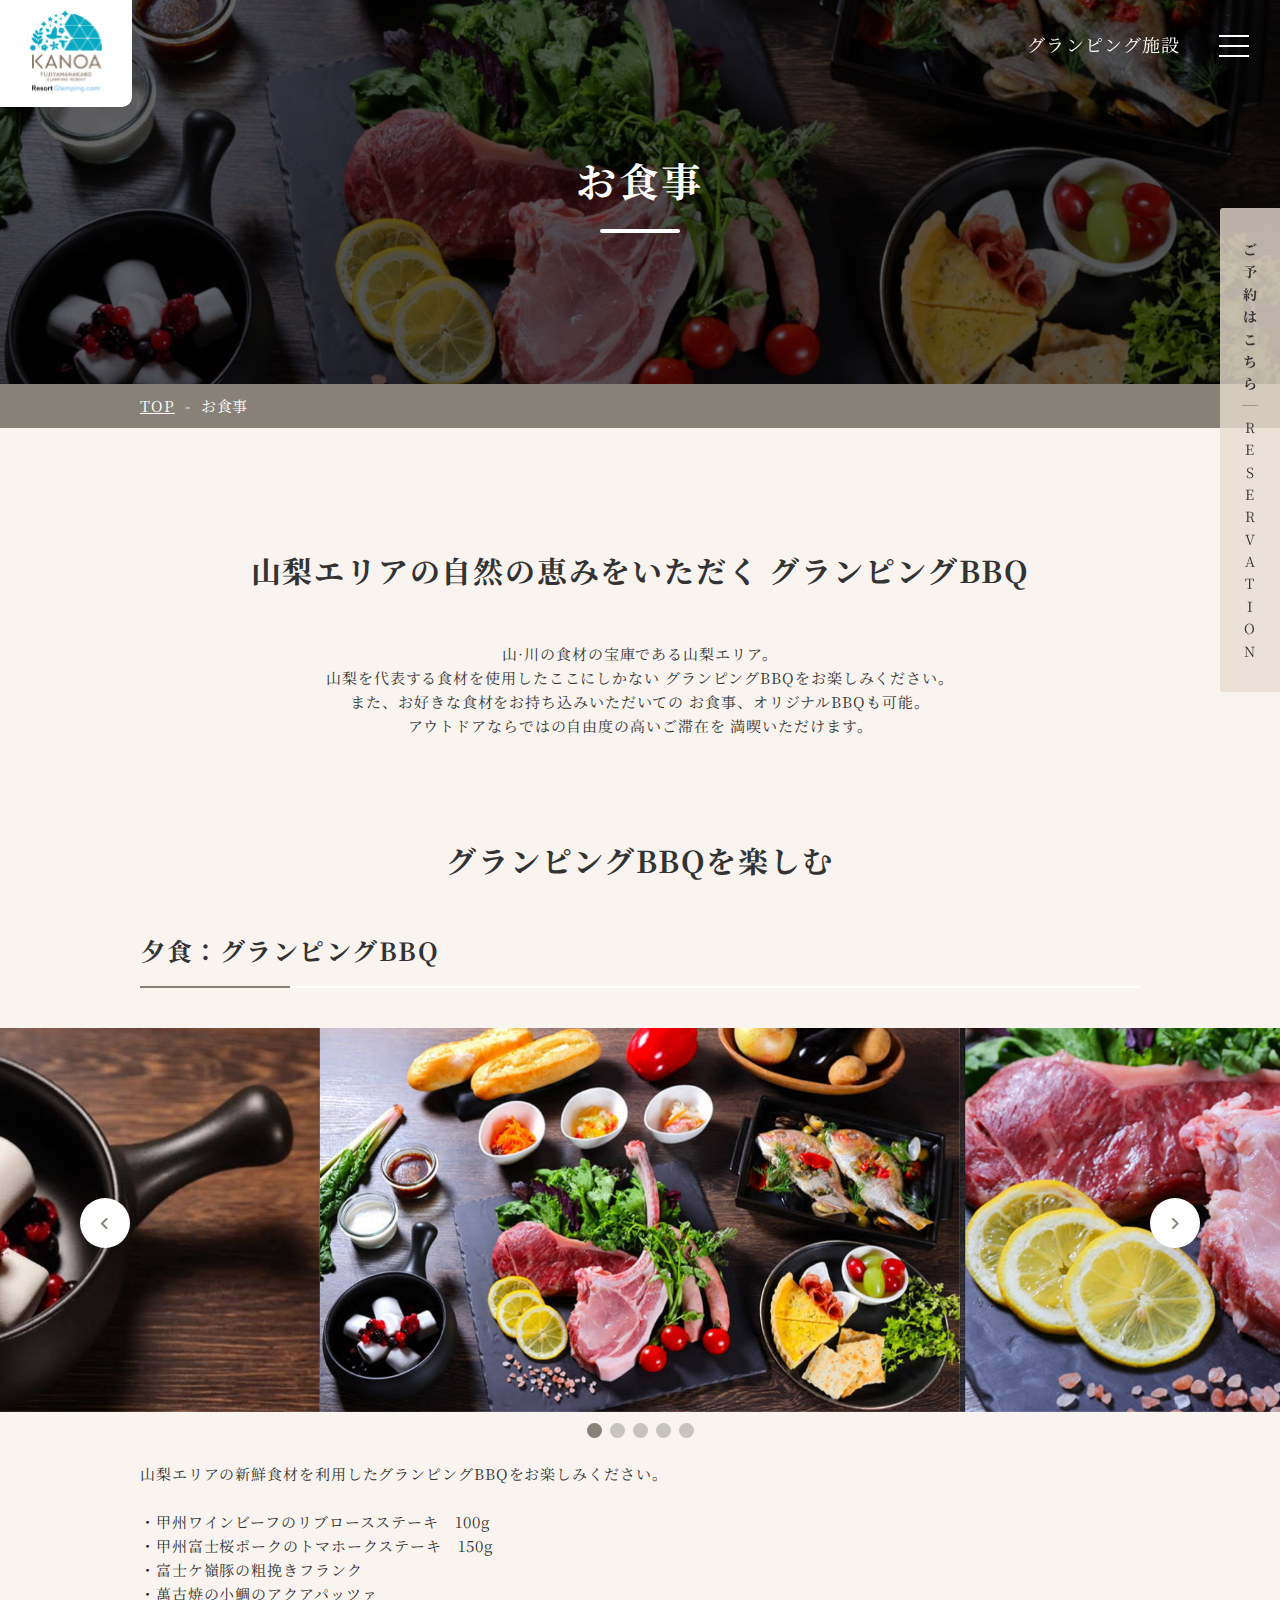
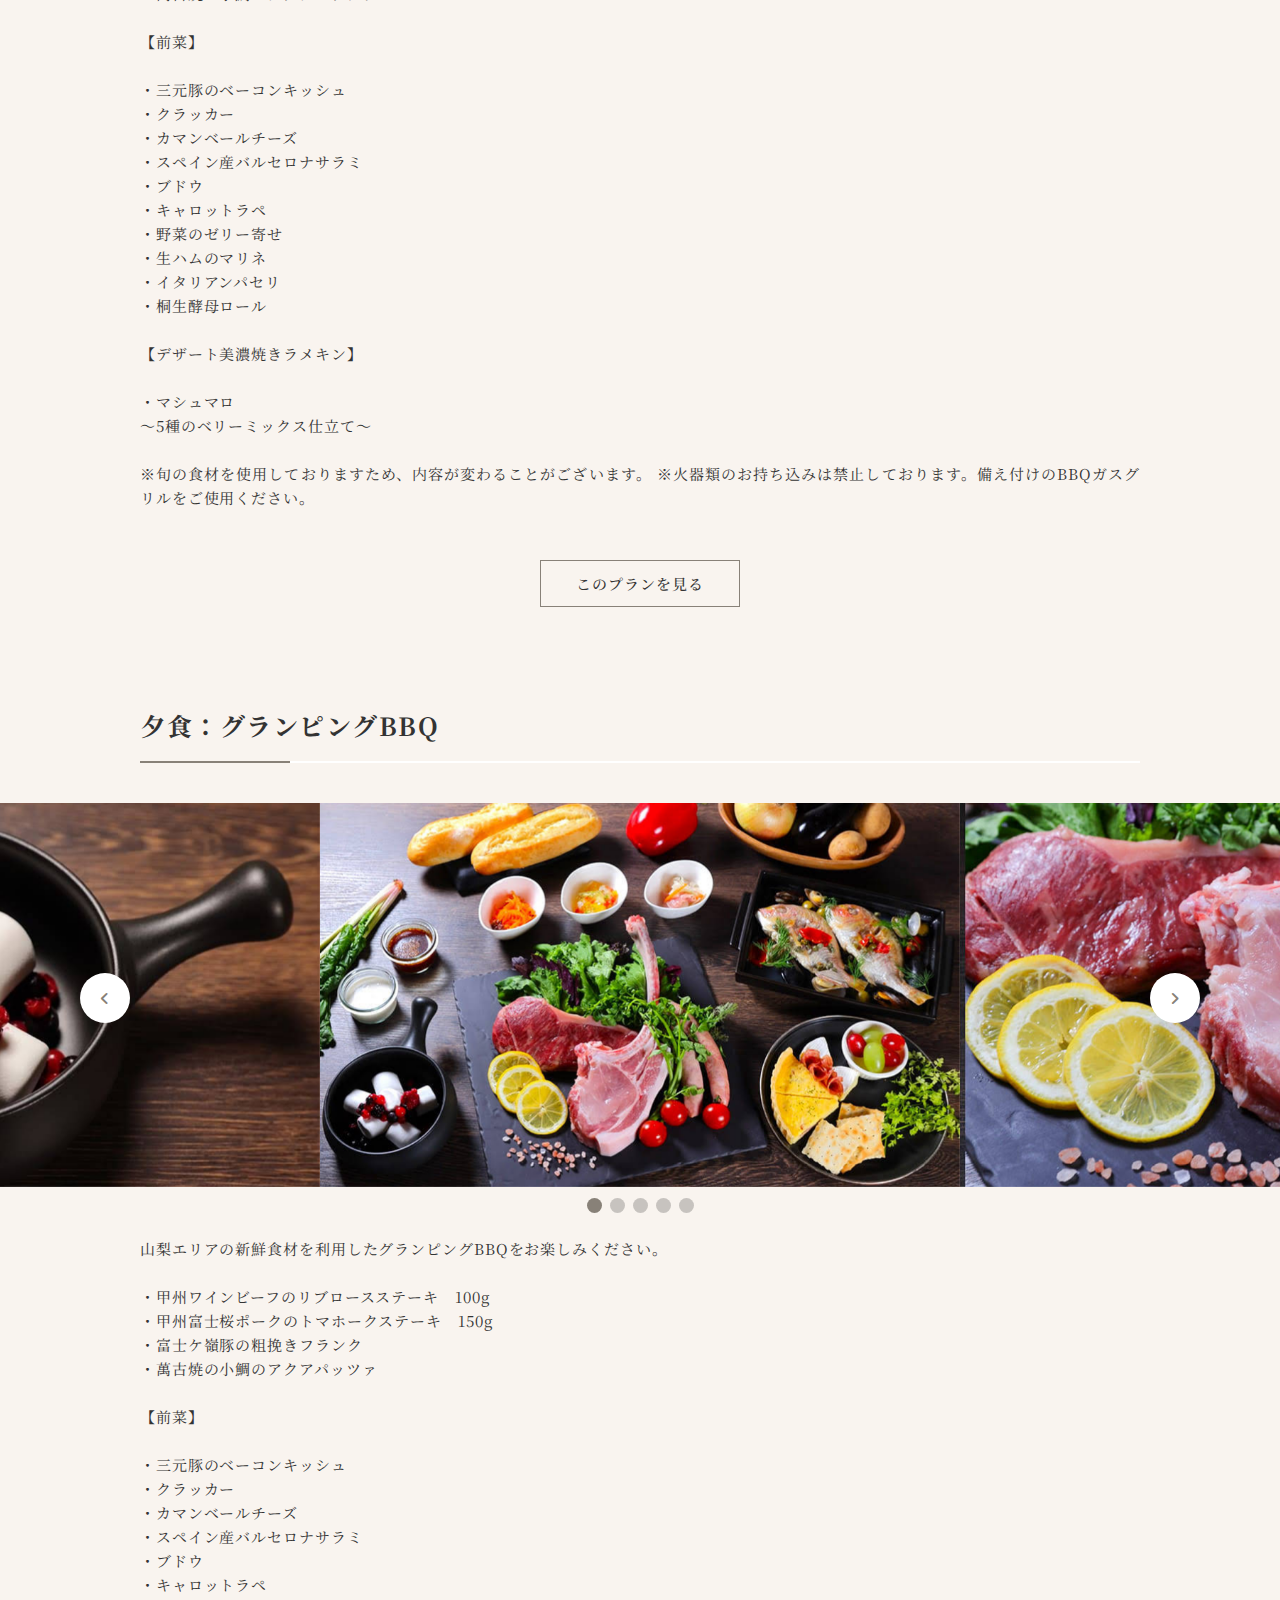
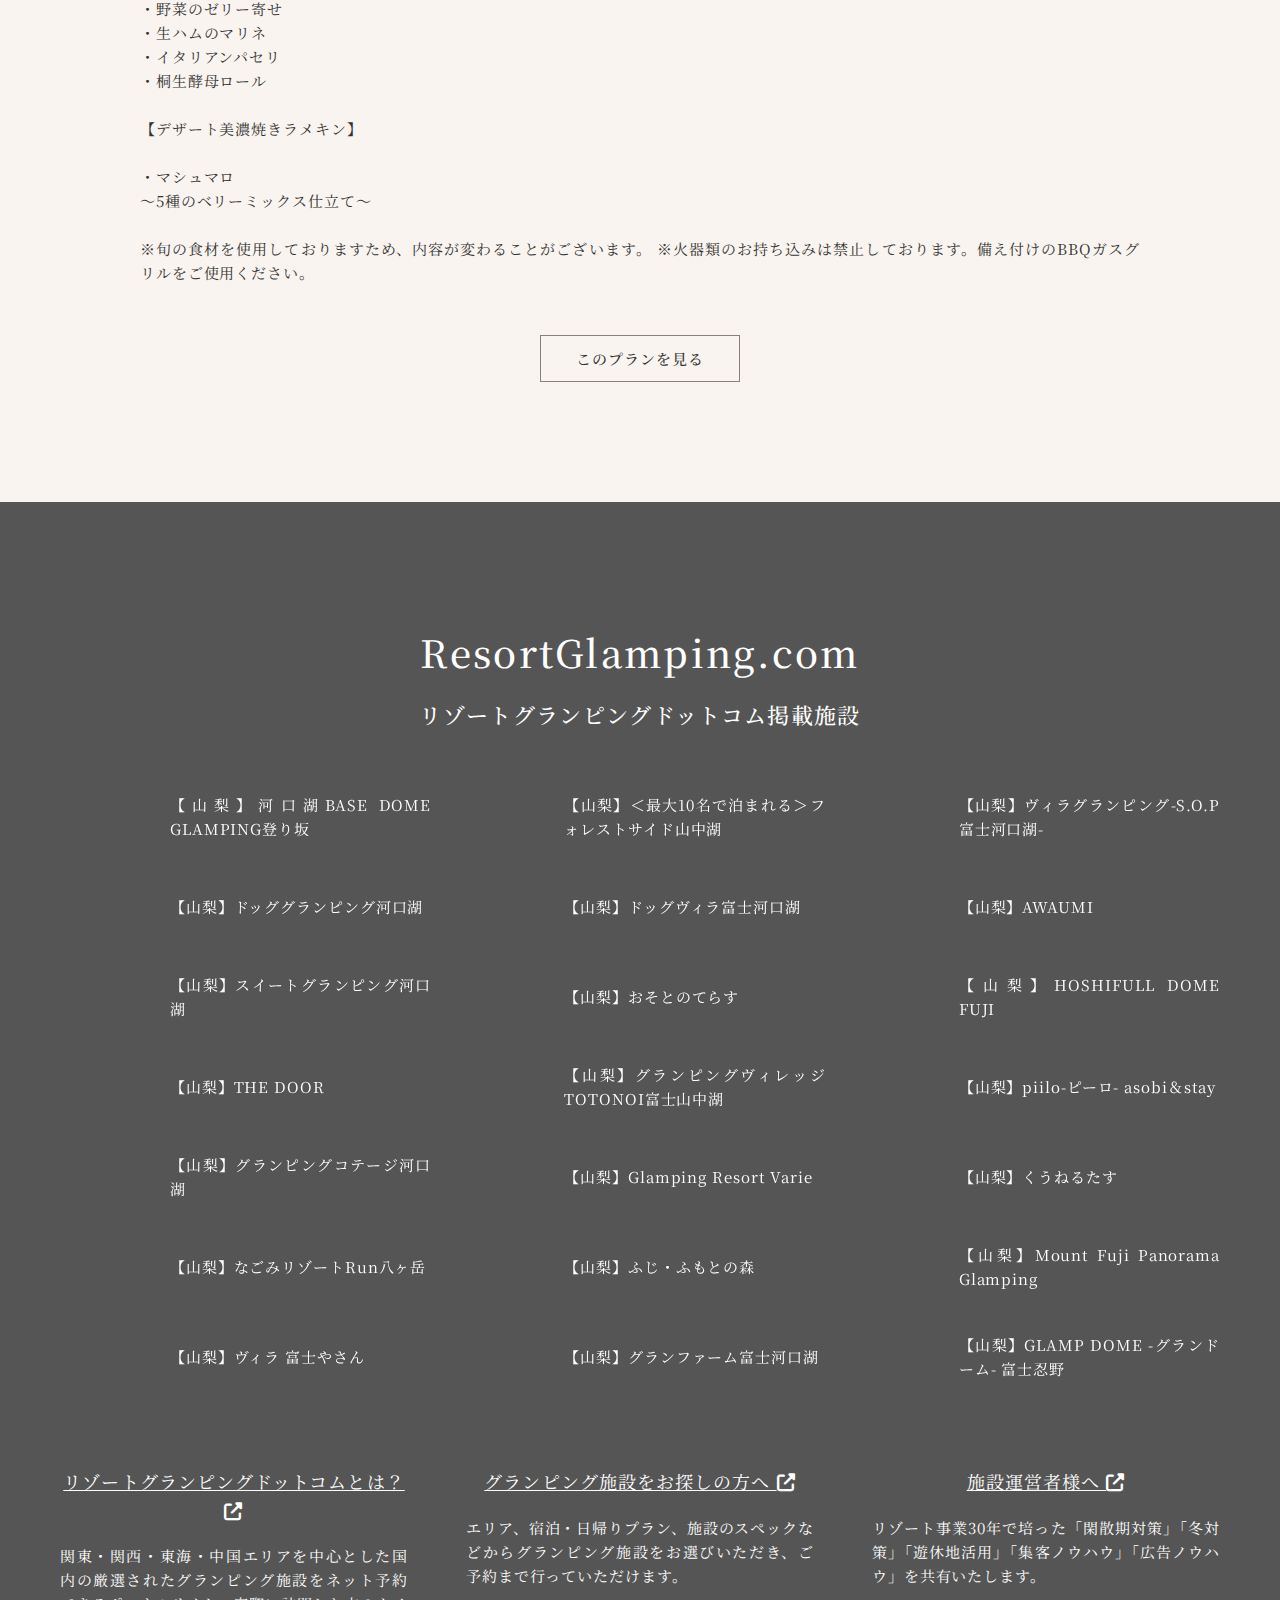
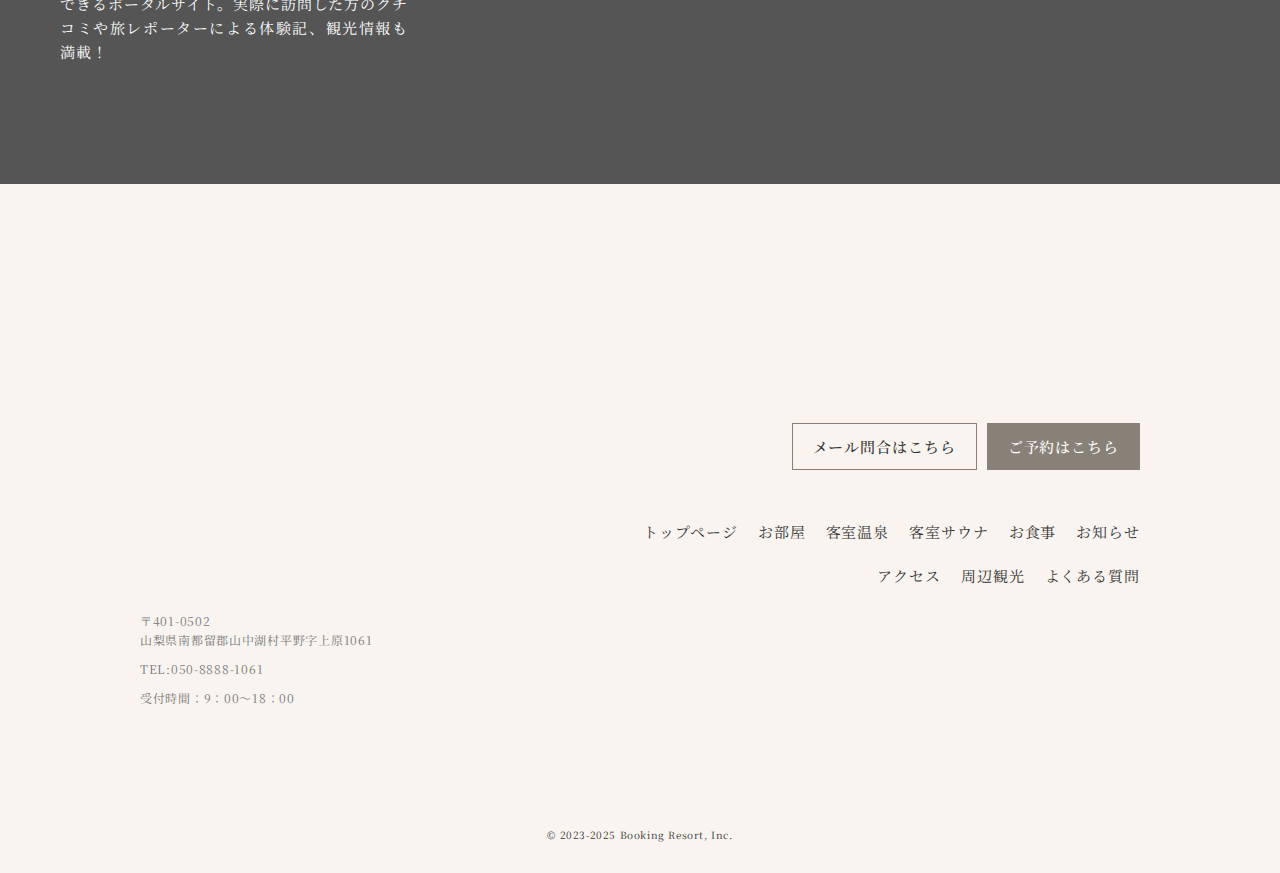
==== commit 6391fa55: "aos調整" ====
--- a/meal.html
+++ b/meal.html
@@ -25,12 +25,14 @@
     <script src="js/aos.js"></script>
     <script src="js/common.js"></script>
     <script>
-      AOS.init({
-        offset: 200,
-        duration: 1000,
-        easing: "ease-in-sine",
-        delay: 0,
-        once: true,
+      $(window).on("load", function () {
+        AOS.init({
+          offset: 200,
+          duration: 1000,
+          easing: "ease-in-sine",
+          delay: 0,
+          once: true,
+        });
       });
     </script>
     <header>
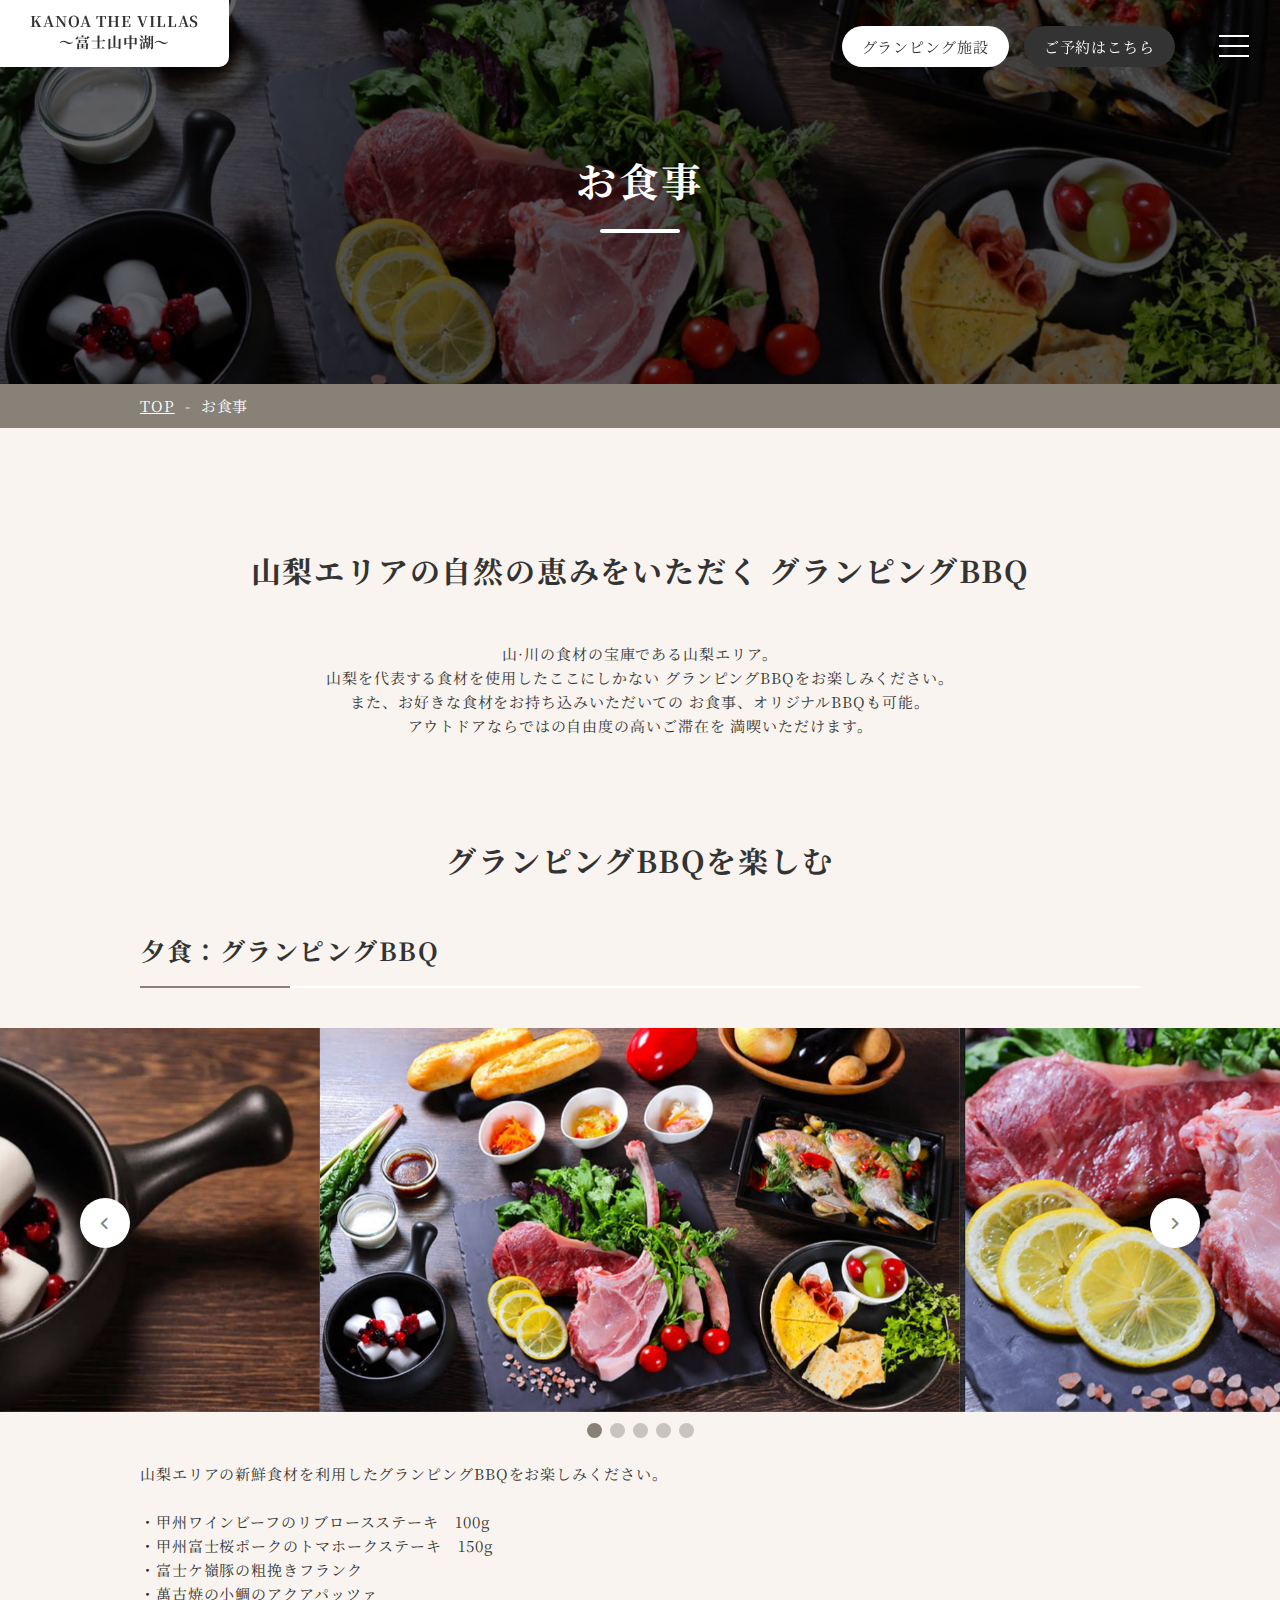
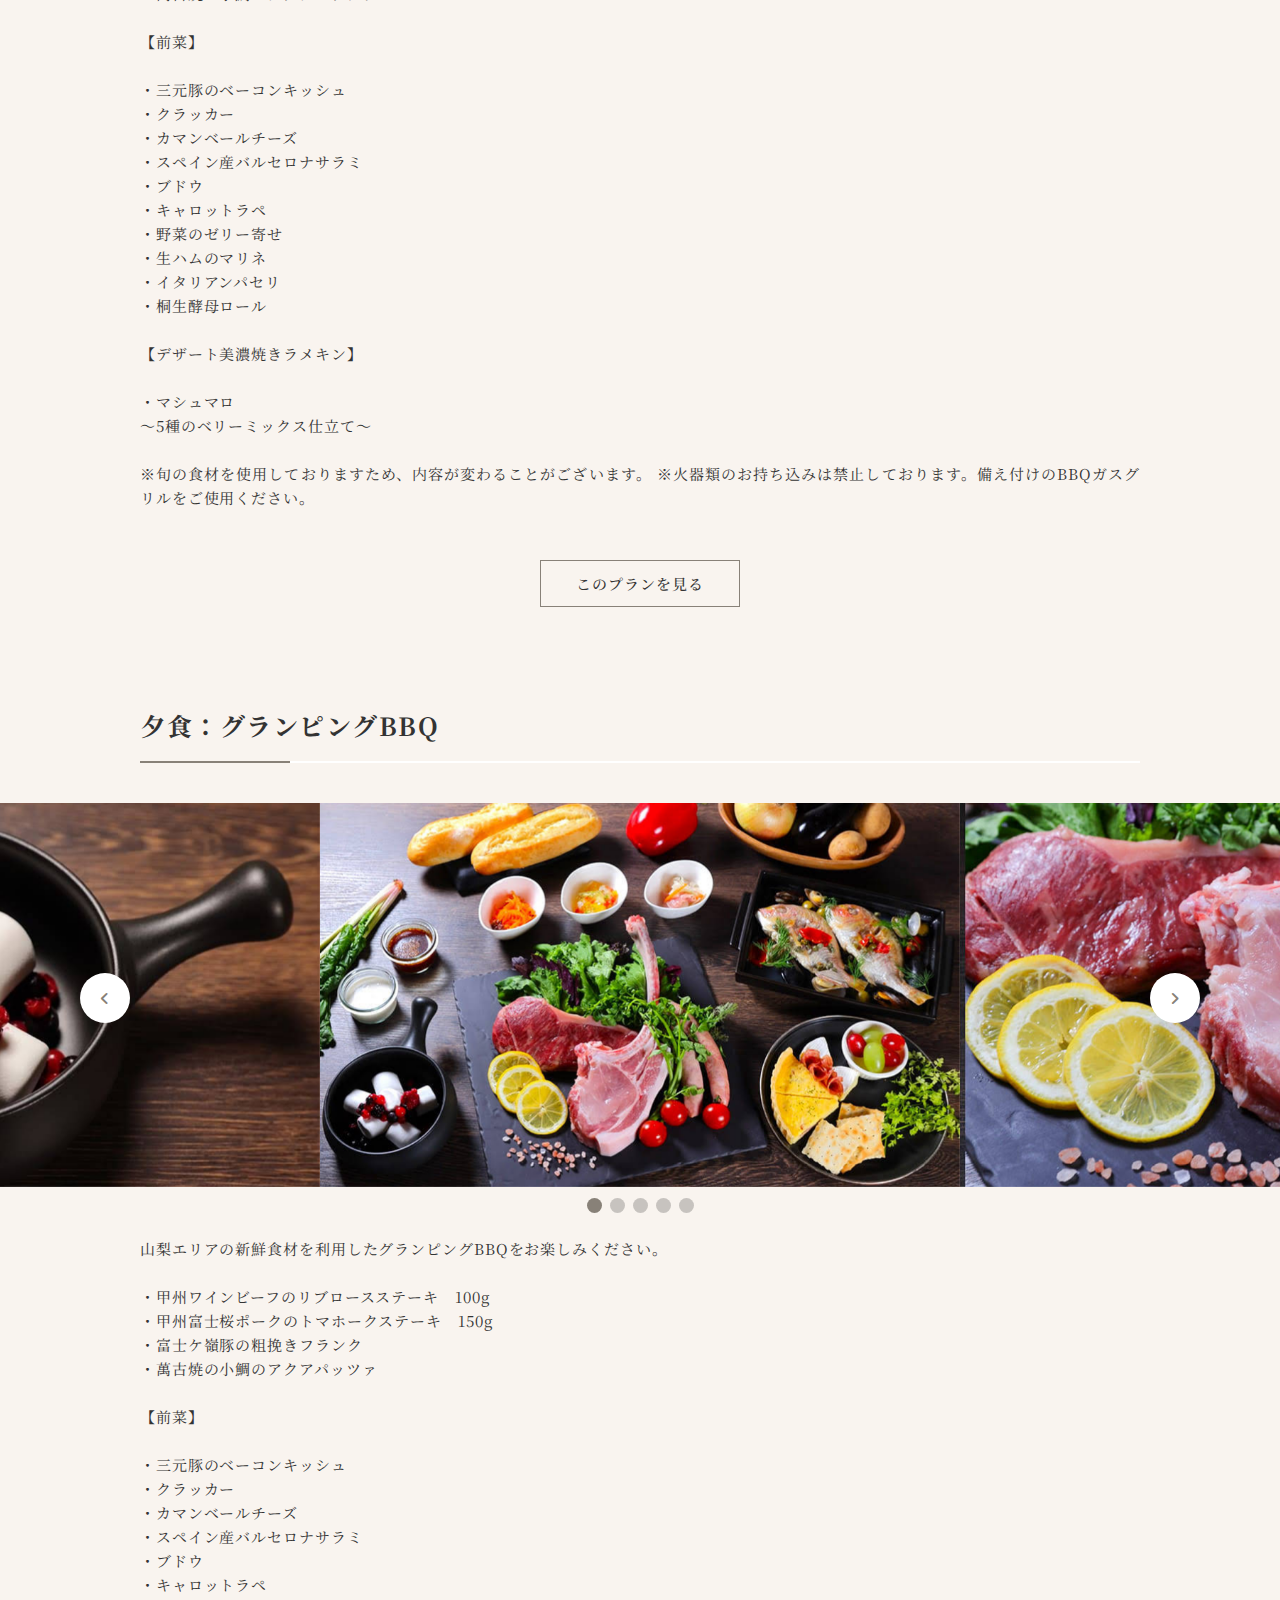
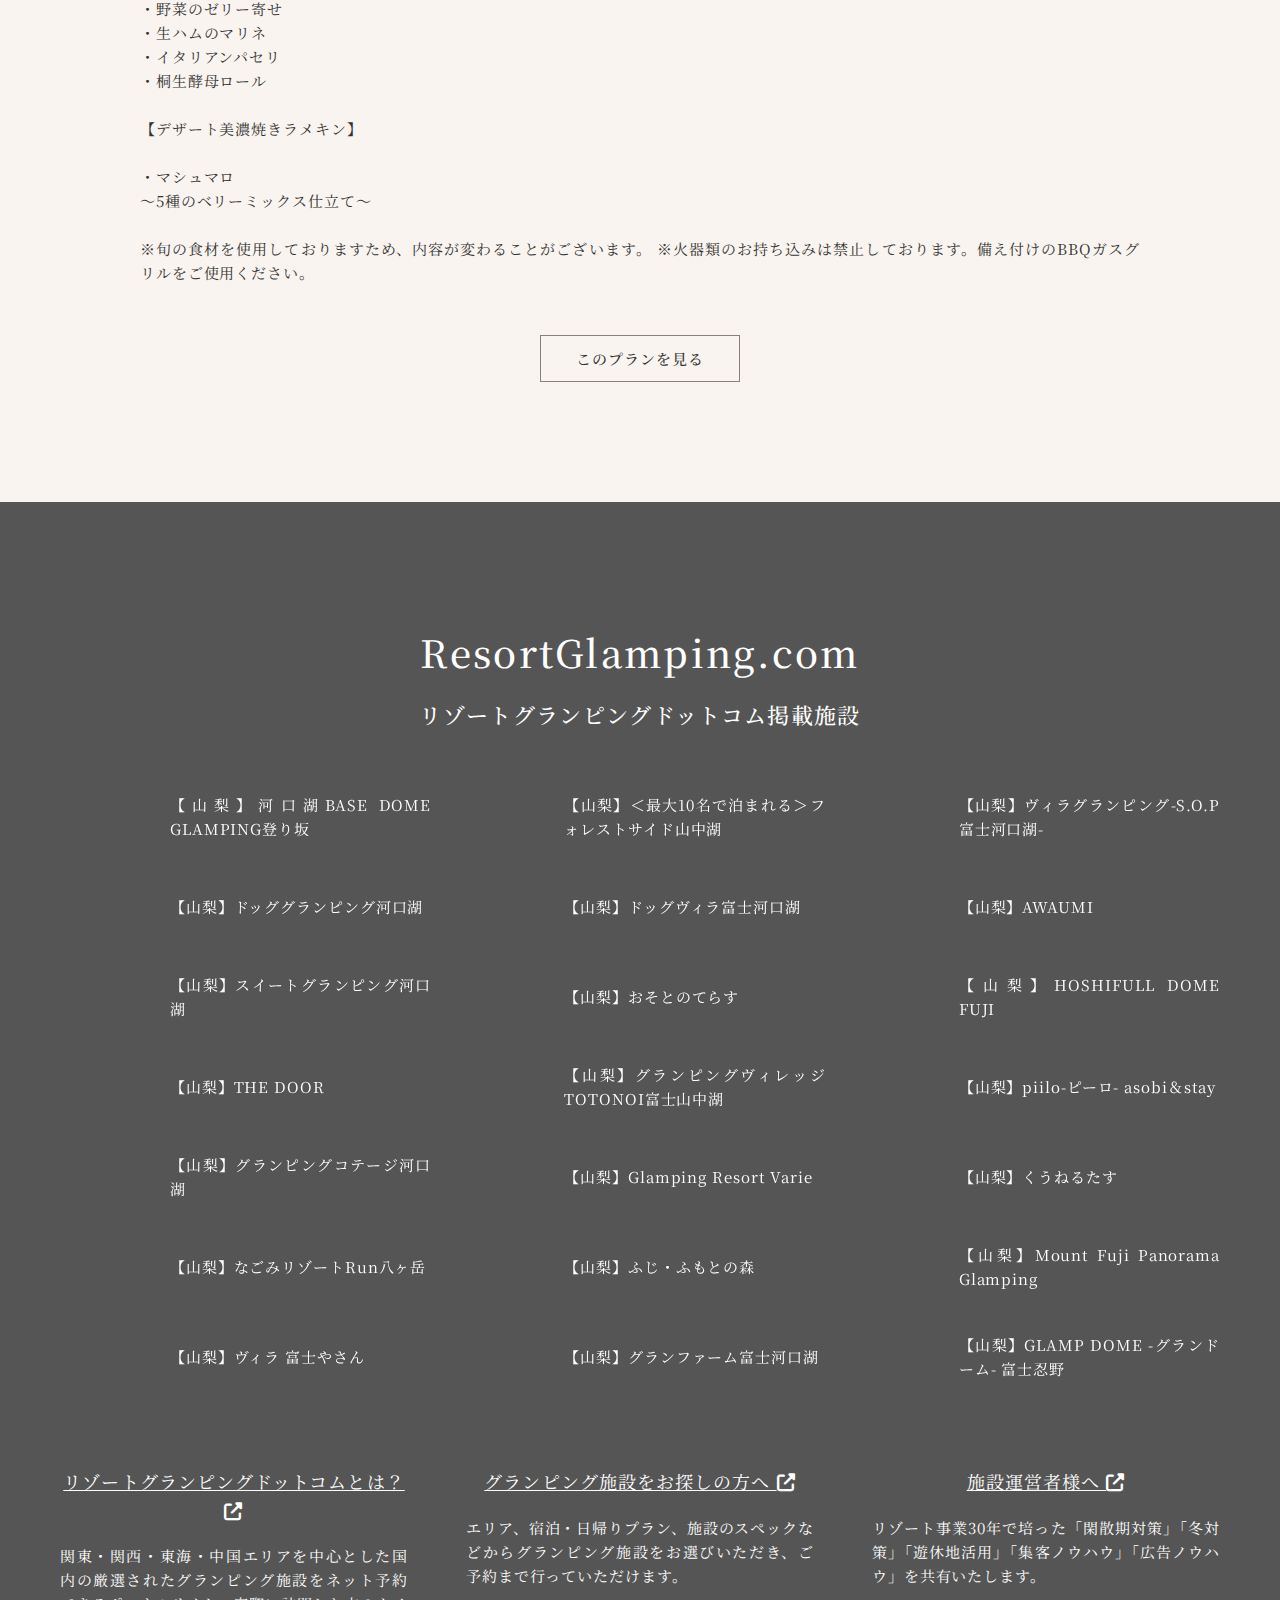
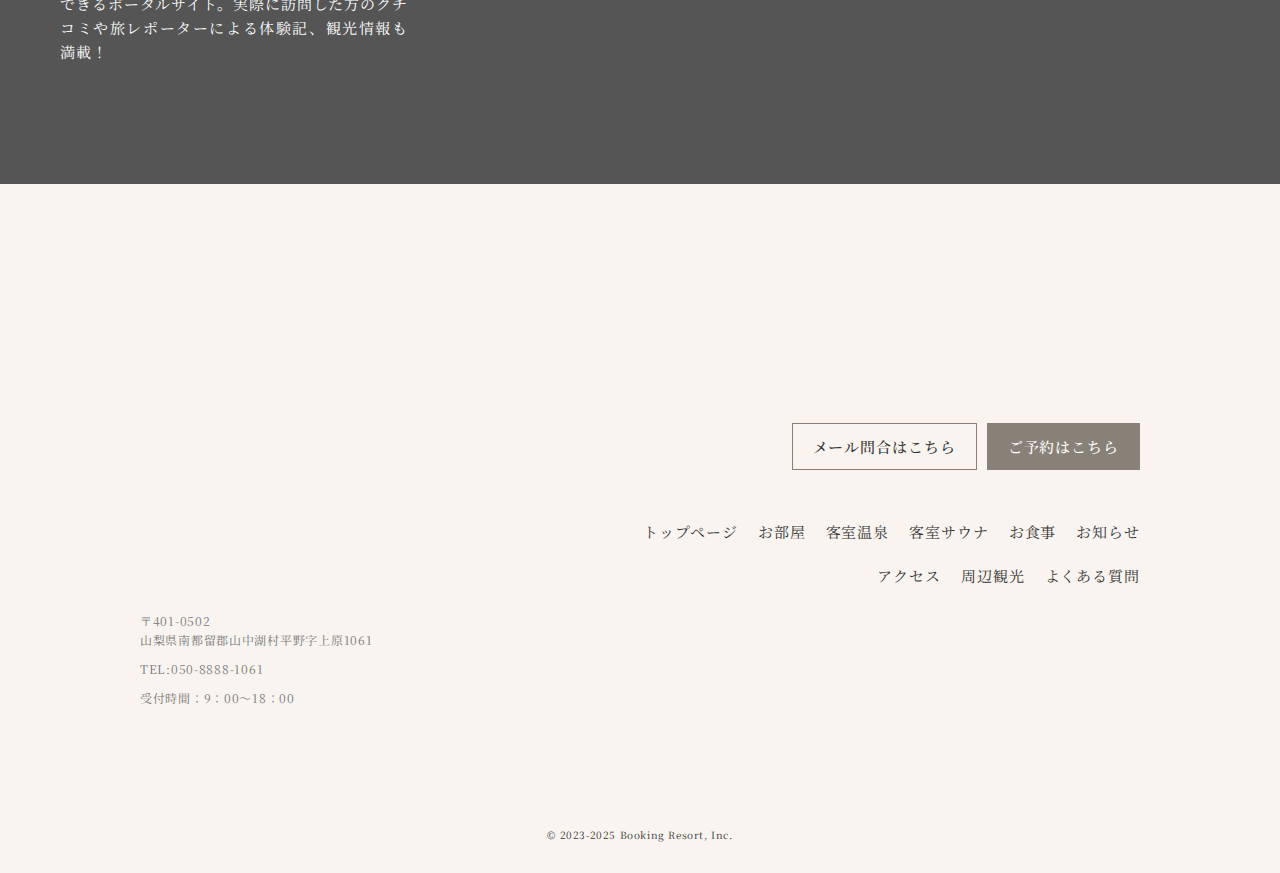
==== commit 199f97fa: "調整" ====
--- a/meal.html
+++ b/meal.html
@@ -39,12 +39,14 @@
       <div class="h-wrap">
         <h1 class="logo-box">
           <a href="index.html" class="fade">
-            <img src="img/common/logo01.png" alt="カノアヴィラ" />
+            KANOA THE VILLAS<br />
+            ～富士山中湖～
           </a>
         </h1>
       </div>
       <div class="header-others-btn">
         <a href="https://www.yamanashi-spa-glamping.com/" target="_blank">グランピング施設</a>
+        <a href="https://reserve.489ban.net/client/gr-kanoa/0/plan/stay?planTags%5B21498%5D=1&amp;searchTagMode=0&amp;keepTags=2" class="reservation" target="_blank">ご予約はこちら</a>
       </div>
       <input type="checkbox" id="slide-menu-check" />
       <label for="slide-menu-check" class="slide-menu-btn">
@@ -58,7 +60,8 @@
         <div class="logo-box">
           <div class="img-box">
             <a href="index.html" class="fade">
-              <img src="img/common/logo02.png" alt="カノアヴィラ" />
+              KANOA THE VILLAS<br />
+              ～富士山中湖～
             </a>
           </div>
         </div>
@@ -115,12 +118,6 @@
         </nav>
       </div>
     </header>
-
-    <div class="right-fixed-btn hover-all fade">
-      <a href="https://reserve.489ban.net/client/gr-kanoa/0/plan/stay?planTags%5B21498%5D=1&amp;searchTagMode=0&amp;keepTags=2" target="_blank">ご予約はこちら</a>
-      <p class="jp-txt">ご予約はこちら</p>
-      <p class="en-txt">RESERVATION</p>
-    </div>
 
     <div class="key-visual" data-aos="fade-zoom-in">
       <div class="key-img">
--- a/style.css
+++ b/style.css
@@ -5823,6 +5823,18 @@
   color: #fff;
 }
 
+.wall-bg {
+  background: url("img/common/witewall_3.jpg") repeat left top/400px 400px;
+  padding: 120px 0;
+  margin-bottom: 120px;
+}
+@media only screen and (max-width: 868px) {
+  .wall-bg {
+    padding: 0 0 60px;
+    margin-bottom: 60px;
+  }
+}
+
 header {
   position: fixed;
   top: 0;
@@ -5833,6 +5845,9 @@
   border-radius: 0 0 10px 0;
 }
 header .logo-box > a {
+  text-decoration: none;
+  text-align: center;
+  color: #333;
   display: inline-block;
 }
 header .logo-box > a img {
@@ -5850,42 +5865,48 @@
 
 .header-others-btn {
   position: fixed;
-  top: 31px;
+  top: 26px;
   right: 100px;
   z-index: 100;
 }
 .header-others-btn > a {
-  font-size: 1.8rem;
   text-decoration: none;
-  color: #fff;
+  color: #333;
   display: inline-block;
   position: relative;
   transition: 0.3s;
-}
-.header-others-btn > a:before {
-  content: "";
-  width: 0;
-  height: 1px;
   background: #fff;
-  position: absolute;
-  right: 0;
-  bottom: 0;
-  transition: 0.3s;
-}
-.header-others-btn > a:hover:before {
-  width: 100%;
-  left: 0;
-}
-.header-others-btn.-scroll > a {
+  padding: 10px 20px;
+  border-radius: 50px;
+  margin: 0 5px;
+}
+.header-others-btn > a:hover {
+  color: #fff;
+  background: #333;
+}
+.header-others-btn > a:nth-of-type(2) {
+  color: #fff;
+  background: #333;
+}
+.header-others-btn > a:nth-of-type(2):hover {
   color: #333;
+  background: #fff;
 }
 @media only screen and (max-width: 868px) {
   .header-others-btn {
-    top: 26px;
-    right: 80px;
+    top: unset;
+    bottom: 0;
+    right: 0;
+    width: 100%;
+    display: flex;
   }
   .header-others-btn > a {
-    font-size: 1.4rem;
+    text-align: center;
+    display: block;
+    width: 50%;
+    border-radius: 0;
+    margin: 0;
+    padding: 20px;
   }
 }
 
@@ -5949,46 +5970,6 @@
   .slide-menu-btn {
     top: 10px;
     right: 10px;
-  }
-}
-
-.right-fixed-btn {
-  font-size: 1.4rem;
-  text-align: center;
-  position: fixed;
-  top: 50%;
-  right: 0;
-  transform: translateY(-50%);
-  z-index: 10;
-  width: 60px;
-  background: rgba(231, 220, 208, 0.8);
-  padding: 30px 22px;
-  border-radius: 3px 0 0 3px;
-  z-index: 30;
-}
-.right-fixed-btn > .jp-txt {
-  font-weight: 700;
-  margin-bottom: 10px;
-  padding-bottom: 10px;
-  border-bottom: 1px solid #999;
-}
-.right-fixed-btn > .en-txt {
-  word-wrap: break-word;
-}
-@media only screen and (max-width: 868px) {
-  .right-fixed-btn {
-    width: 30px;
-    padding: 25px 10px;
-    top: 100px;
-    transform: translateY(0);
-  }
-  .right-fixed-btn > .jp-txt {
-    margin-bottom: 0;
-    padding-bottom: 0;
-    border-bottom: 0;
-  }
-  .right-fixed-btn > .en-txt {
-    display: none;
   }
 }
 
@@ -6010,8 +5991,18 @@
 }
 .slide-menu .logo-box {
   width: 100%;
-  max-width: 130px;
+  max-width: 300px;
   margin: 0 auto 30px;
+}
+.slide-menu .logo-box .img-box {
+  text-align: center;
+}
+.slide-menu .logo-box .img-box > a {
+  font-size: 2rem;
+  text-align: center;
+  text-decoration: none;
+  color: #fff;
+  display: inline-block;
 }
 .slide-menu .lang-btn {
   top: 25px;
@@ -6205,8 +6196,13 @@
   z-index: 3;
 }
 .key-visual.-top .key-txt .logo-box {
+  font-size: 6rem;
+  font-weight: 700;
   text-align: center;
   margin-bottom: 20px;
+  color: #fff;
+  text-shadow: #4d4d4d 1px 1px 6px, #4d4d4d -1px 1px 6px;
+  margin-bottom: 30px;
 }
 .key-visual.-top .key-txt .logo-box > img {
   width: 220px;
@@ -6220,6 +6216,7 @@
 }
 @media only screen and (max-width: 868px) {
   .key-visual.-top .key-txt .logo-box {
+    font-size: 4rem;
     margin-bottom: 15px;
   }
   .key-visual.-top .key-txt .logo-box > img {
@@ -6332,6 +6329,9 @@
     padding: 80px 0;
   }
 }
+body.home main {
+  padding-top: 0;
+}
 
 #resort-rg {
   padding: 120px 0;
@@ -6550,6 +6550,7 @@
     display: flex;
     flex-direction: column;
     justify-content: center;
+    writing-mode: unset;
     gap: 20px 0;
   }
   .top-first .txt-box .txt > p {
@@ -6560,7 +6561,7 @@
 .next-content {
   max-width: 1440px;
   width: calc(100% - 120px);
-  margin: 0 auto 120px;
+  margin: 0 auto;
   position: relative;
 }
 .next-content .img-box {
@@ -6590,6 +6591,7 @@
 @media only screen and (max-width: 868px) {
   .next-content {
     width: calc(100% - 60px);
+    margin-bottom: 0;
   }
   .next-content .img-box {
     position: relative;
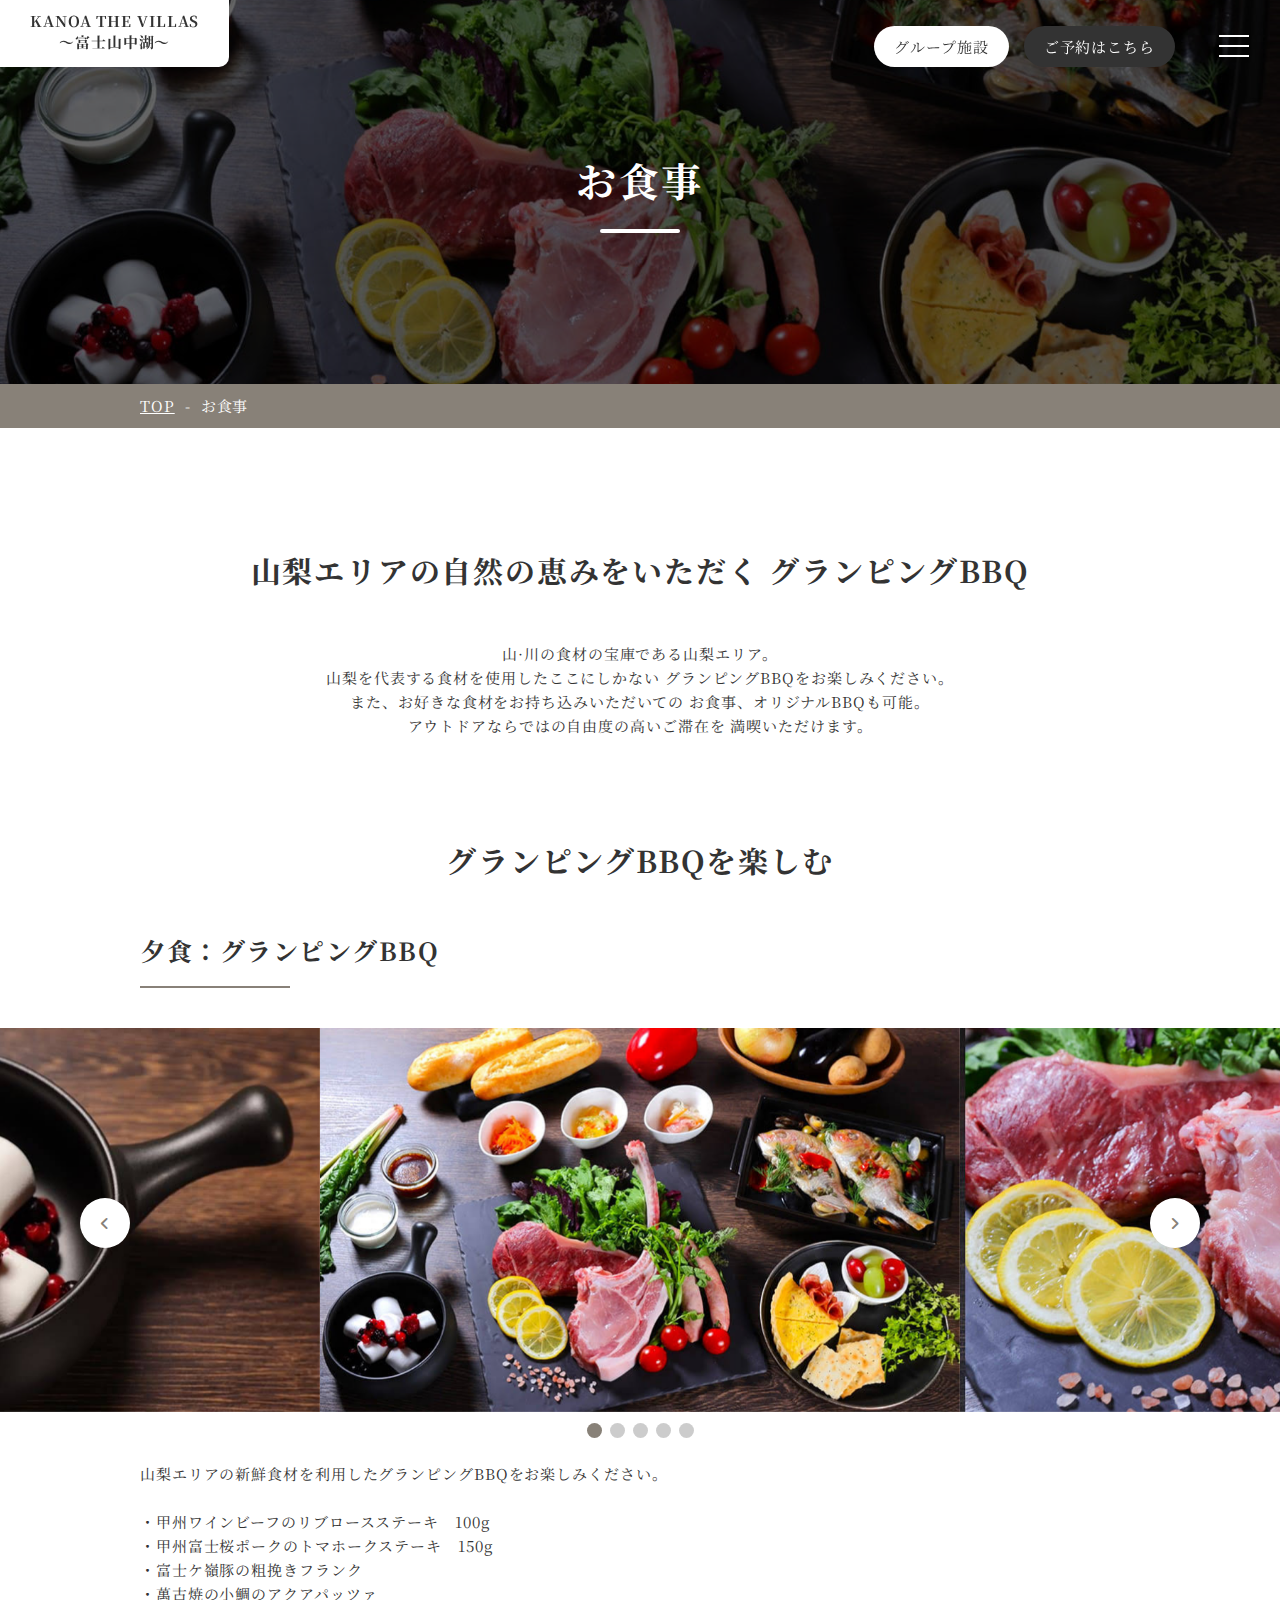
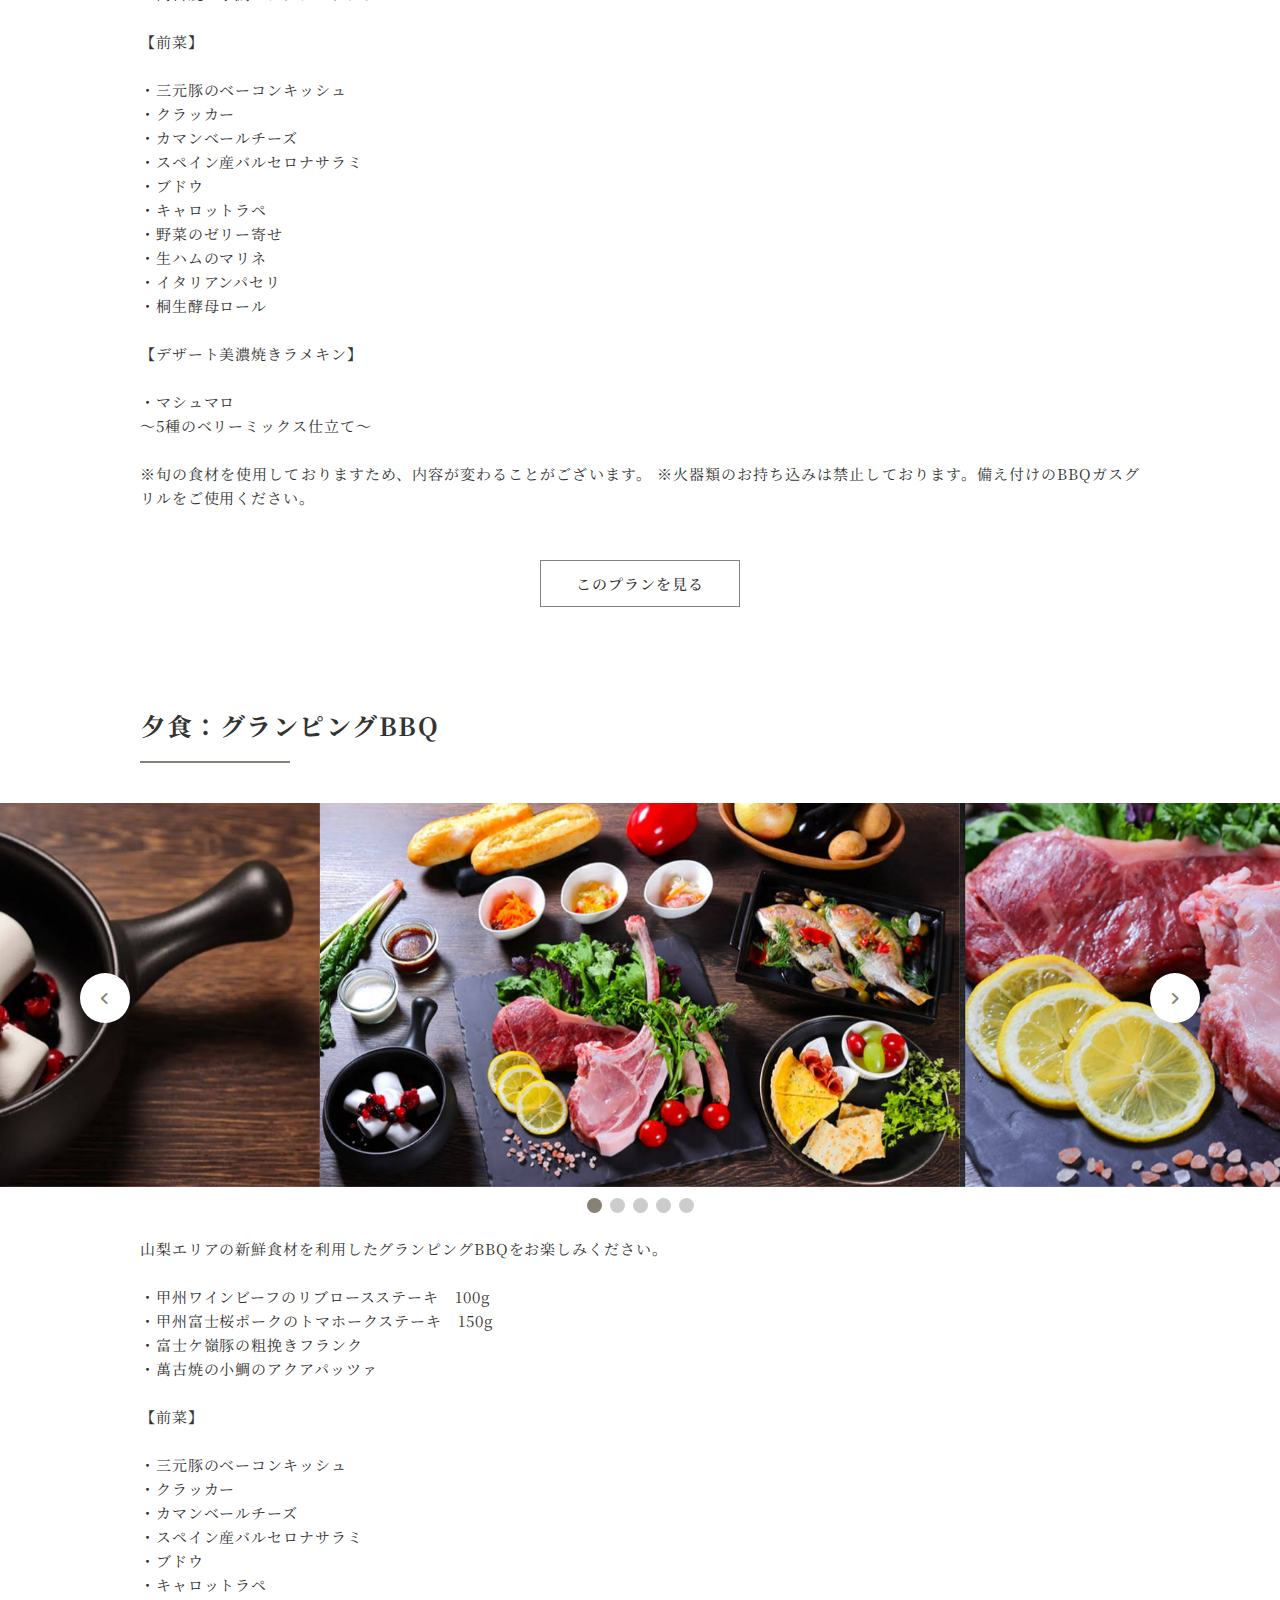
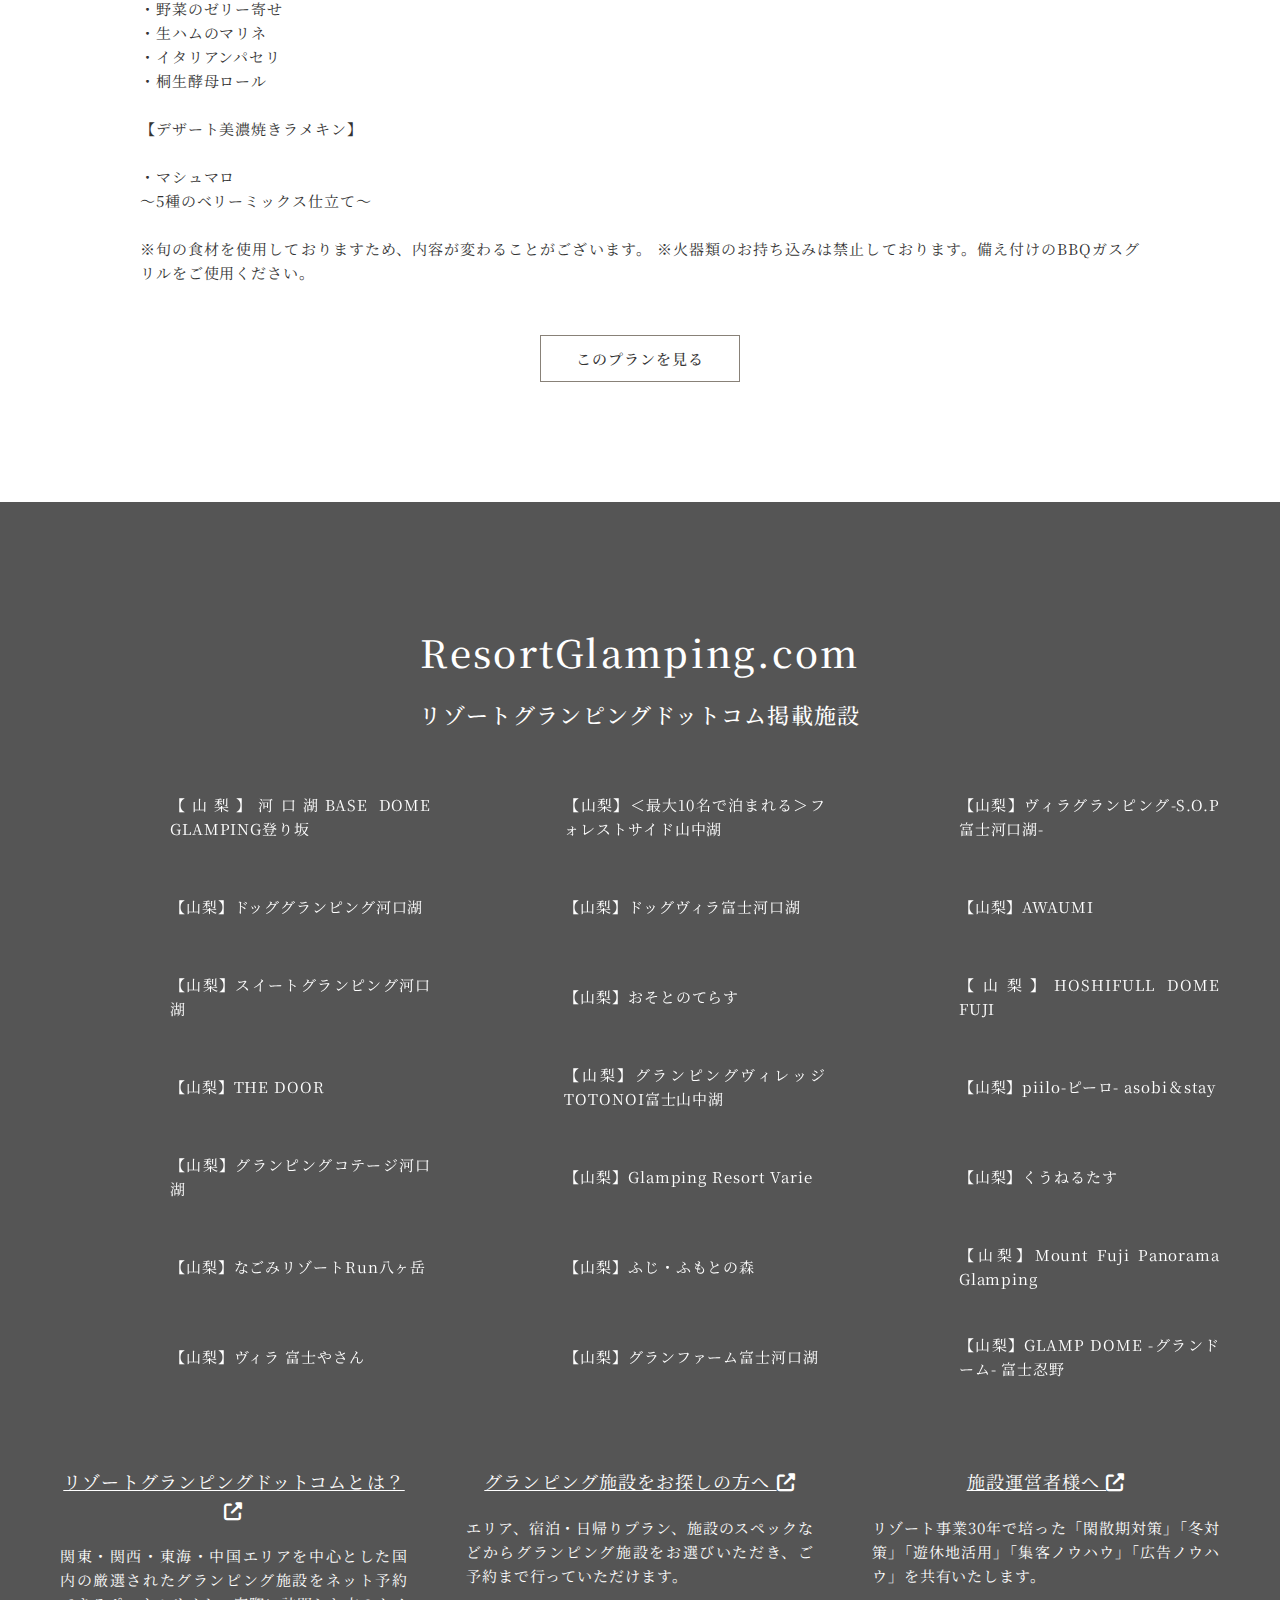
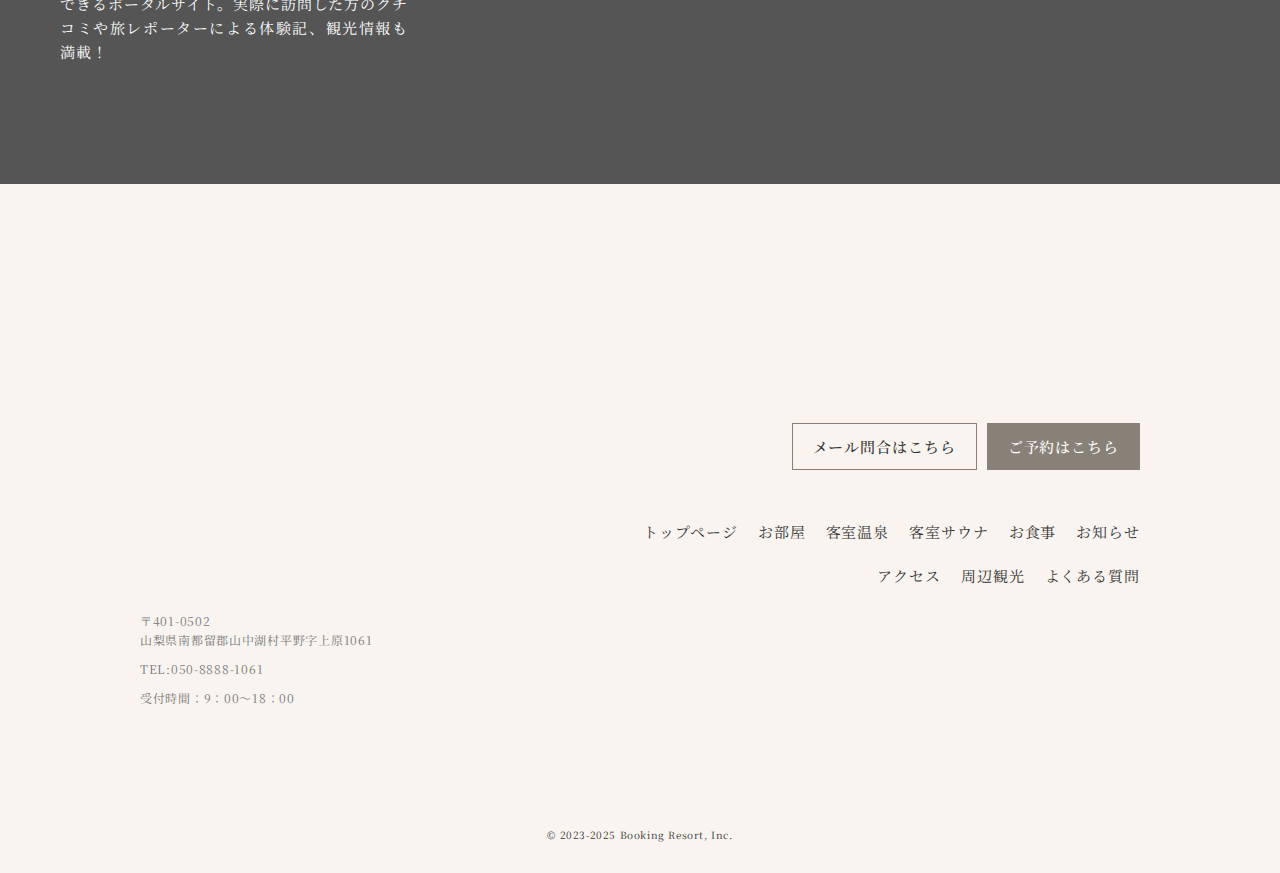
==== commit e786b9a2: "調整" ====
--- a/meal.html
+++ b/meal.html
@@ -45,7 +45,7 @@
         </h1>
       </div>
       <div class="header-others-btn">
-        <a href="https://www.yamanashi-spa-glamping.com/" target="_blank">グランピング施設</a>
+        <a href="https://www.yamanashi-spa-glamping.com/" target="_blank">グループ施設</a>
         <a href="https://reserve.489ban.net/client/gr-kanoa/0/plan/stay?planTags%5B21498%5D=1&amp;searchTagMode=0&amp;keepTags=2" class="reservation" target="_blank">ご予約はこちら</a>
       </div>
       <input type="checkbox" id="slide-menu-check" />
--- a/style.css
+++ b/style.css
@@ -5856,7 +5856,7 @@
 @media only screen and (max-width: 868px) {
   header {
     left: 0;
-    padding: 5px 20px 10px;
+    padding: 5px 15px 10px;
   }
   header .logo-box > a > img {
     width: 60px;
@@ -5908,10 +5908,26 @@
     margin: 0;
     padding: 20px;
   }
+  .header-others-btn > a:nth-of-type(1) {
+    font-size: 1.2rem;
+    position: fixed;
+    top: 17px;
+    right: 63px;
+    padding: 10px 15px;
+    width: auto;
+    border-radius: 20px;
+  }
+  .header-others-btn.-scroll > a:nth-of-type(1) {
+    color: #fff;
+    background: #333;
+  }
 }
 
 #slide-menu-check {
   display: none;
+}
+#slide-menu-check:checked + .slide-menu-btn .bdr-box > span {
+  background: #fff;
 }
 #slide-menu-check:checked + .slide-menu-btn .bdr-box > span:nth-of-type(1) {
   transform: rotate(45deg);
@@ -5925,6 +5941,10 @@
 #slide-menu-check:checked + .slide-menu-btn + .slide-menu {
   opacity: 1;
   visibility: visible;
+}
+#slide-menu-check:checked + .slide-menu-btn + .slide-menu + .header-others-btn > a:nth-of-type(1) {
+  color: #333;
+  background: #fff;
 }
 
 .slide-menu-btn {
@@ -5934,7 +5954,7 @@
   top: 20px;
   right: 20px;
   cursor: pointer;
-  z-index: 100;
+  z-index: 102;
 }
 .slide-menu-btn .bdr-box {
   width: 30px;
@@ -5987,7 +6007,7 @@
           backdrop-filter: blur(10px);
   overflow: auto;
   padding: 92px 40px;
-  z-index: 99;
+  z-index: 101;
 }
 .slide-menu .logo-box {
   width: 100%;
@@ -6320,7 +6340,7 @@
 }
 
 main {
-  background: #f9f4ef;
+  background: #fff;
   padding: 120px 0;
   overflow: hidden;
 }
@@ -6517,6 +6537,7 @@
 
 .top-first {
   padding: 0 120px;
+  margin-bottom: 120px;
 }
 .top-first .txt-box {
   display: flex;
@@ -6538,6 +6559,7 @@
 @media only screen and (max-width: 868px) {
   .top-first {
     padding: 80px 0;
+    margin-bottom: 0px;
   }
   .top-first .txt-box {
     display: block;
